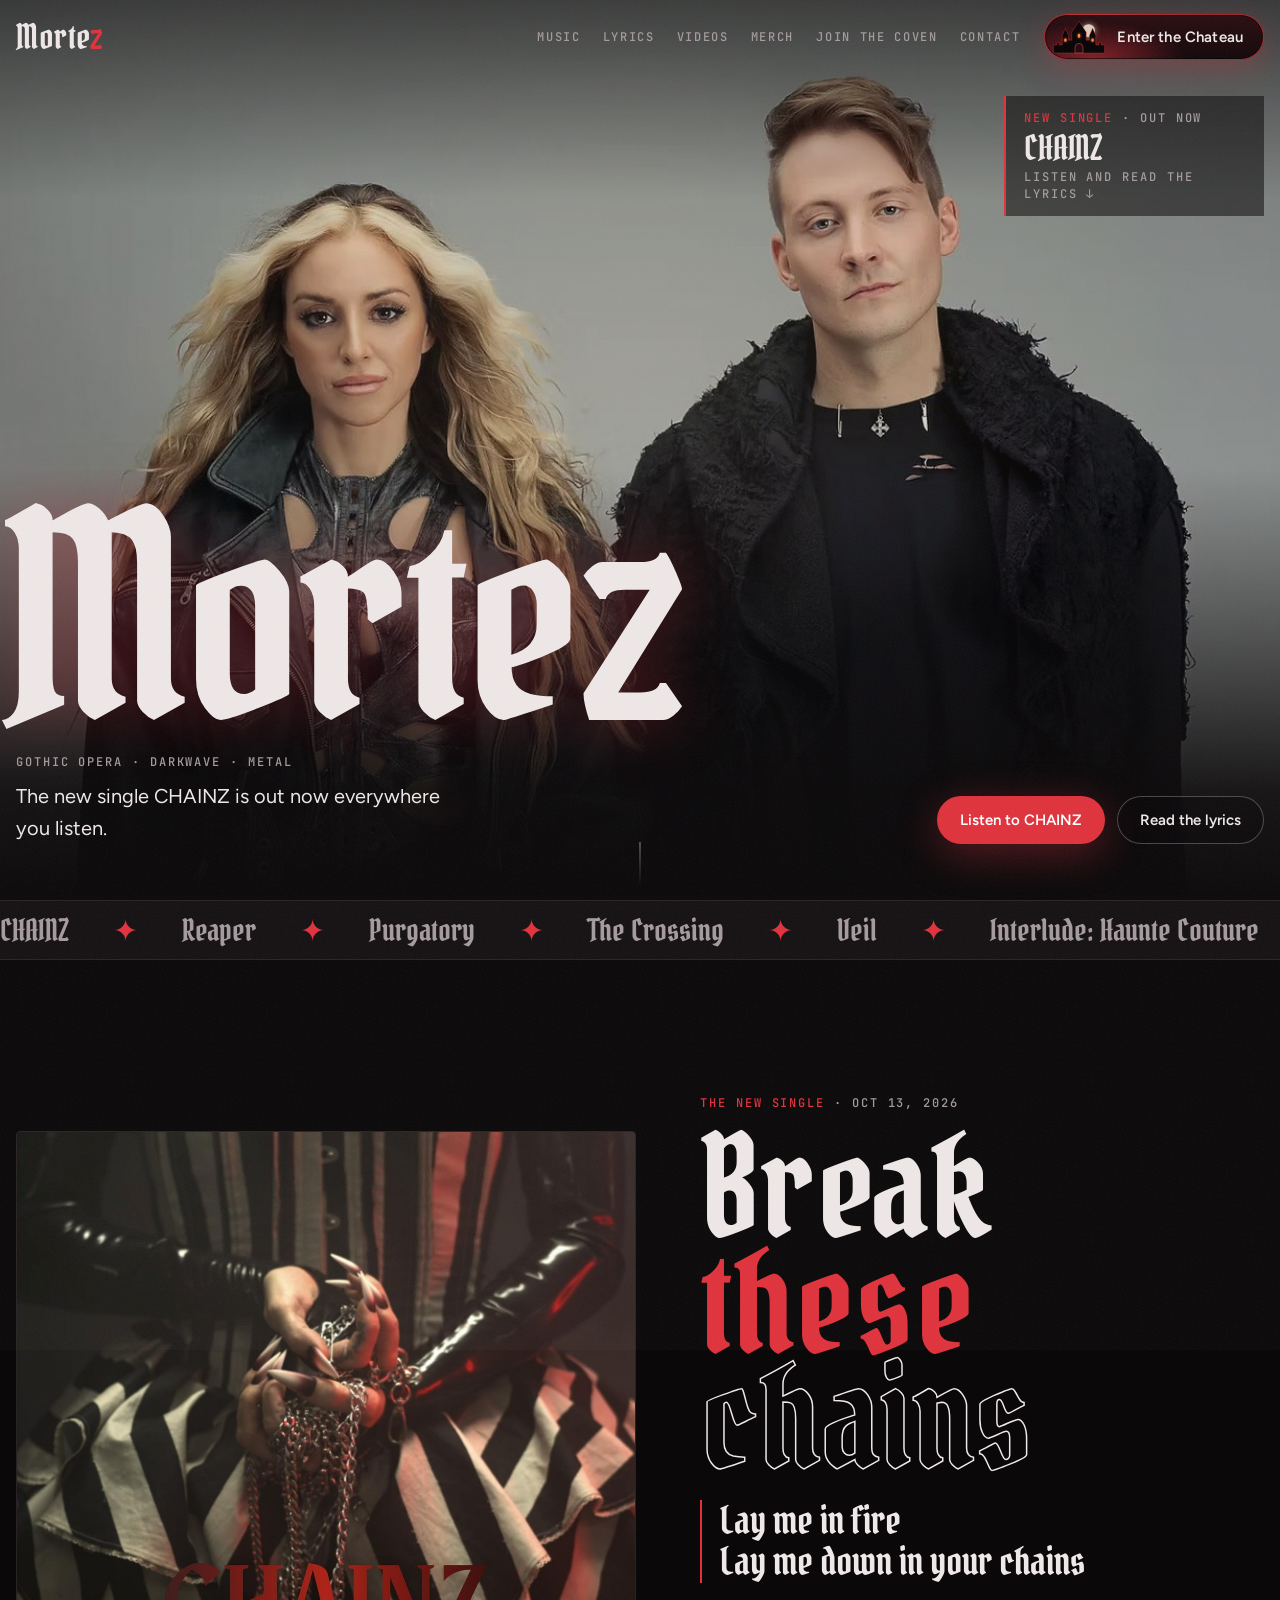
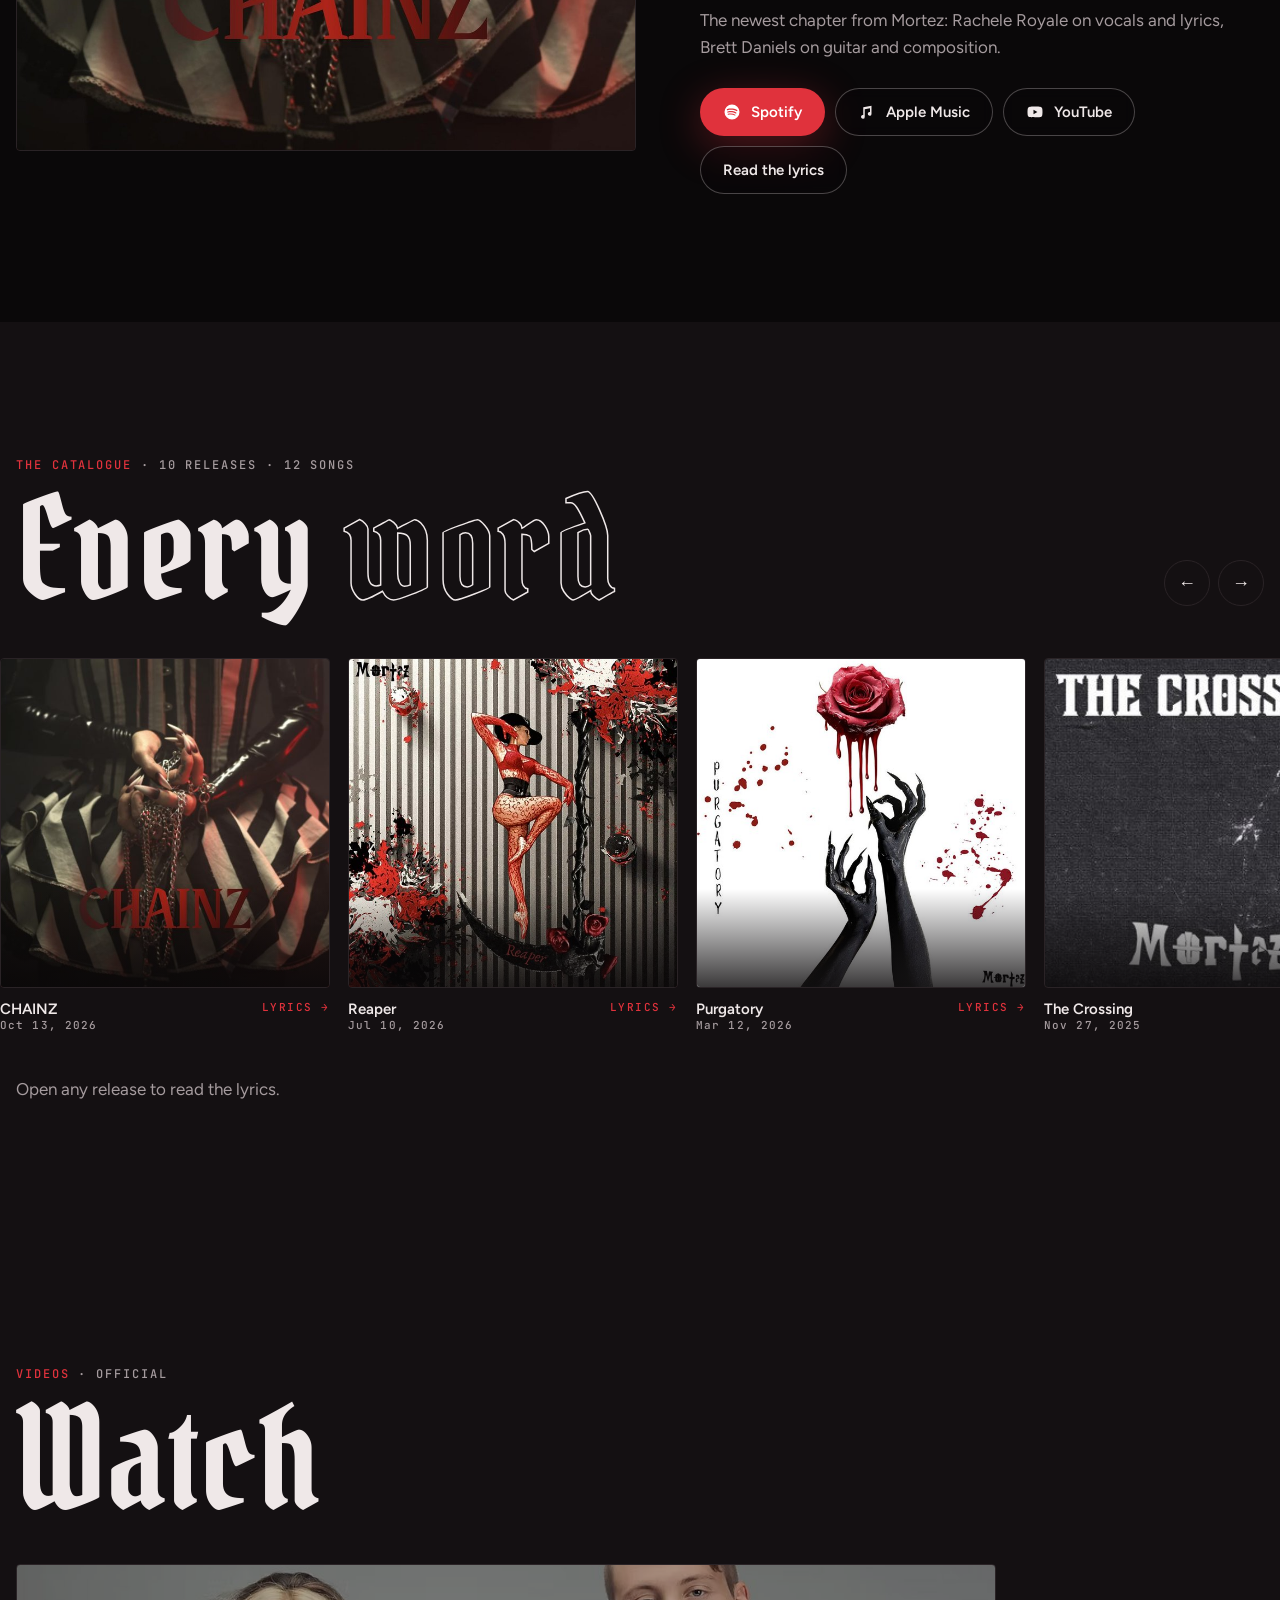
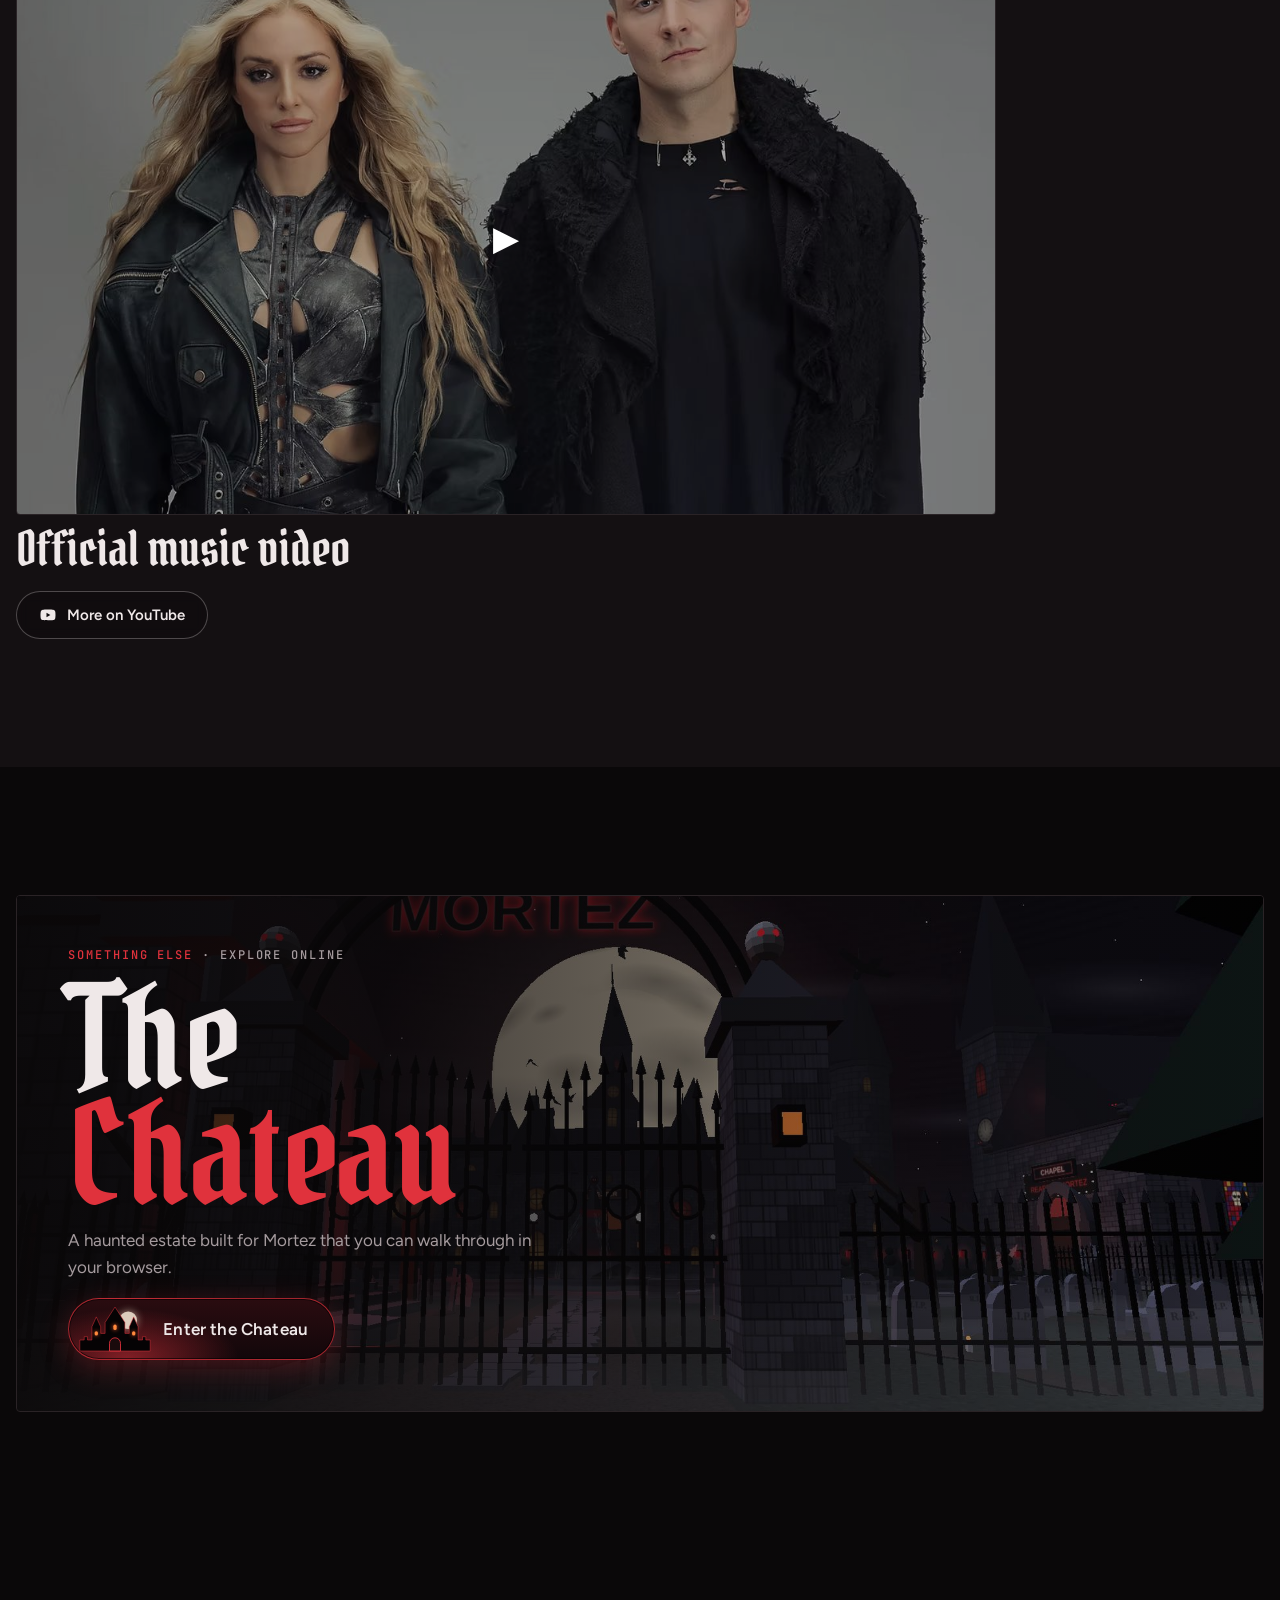
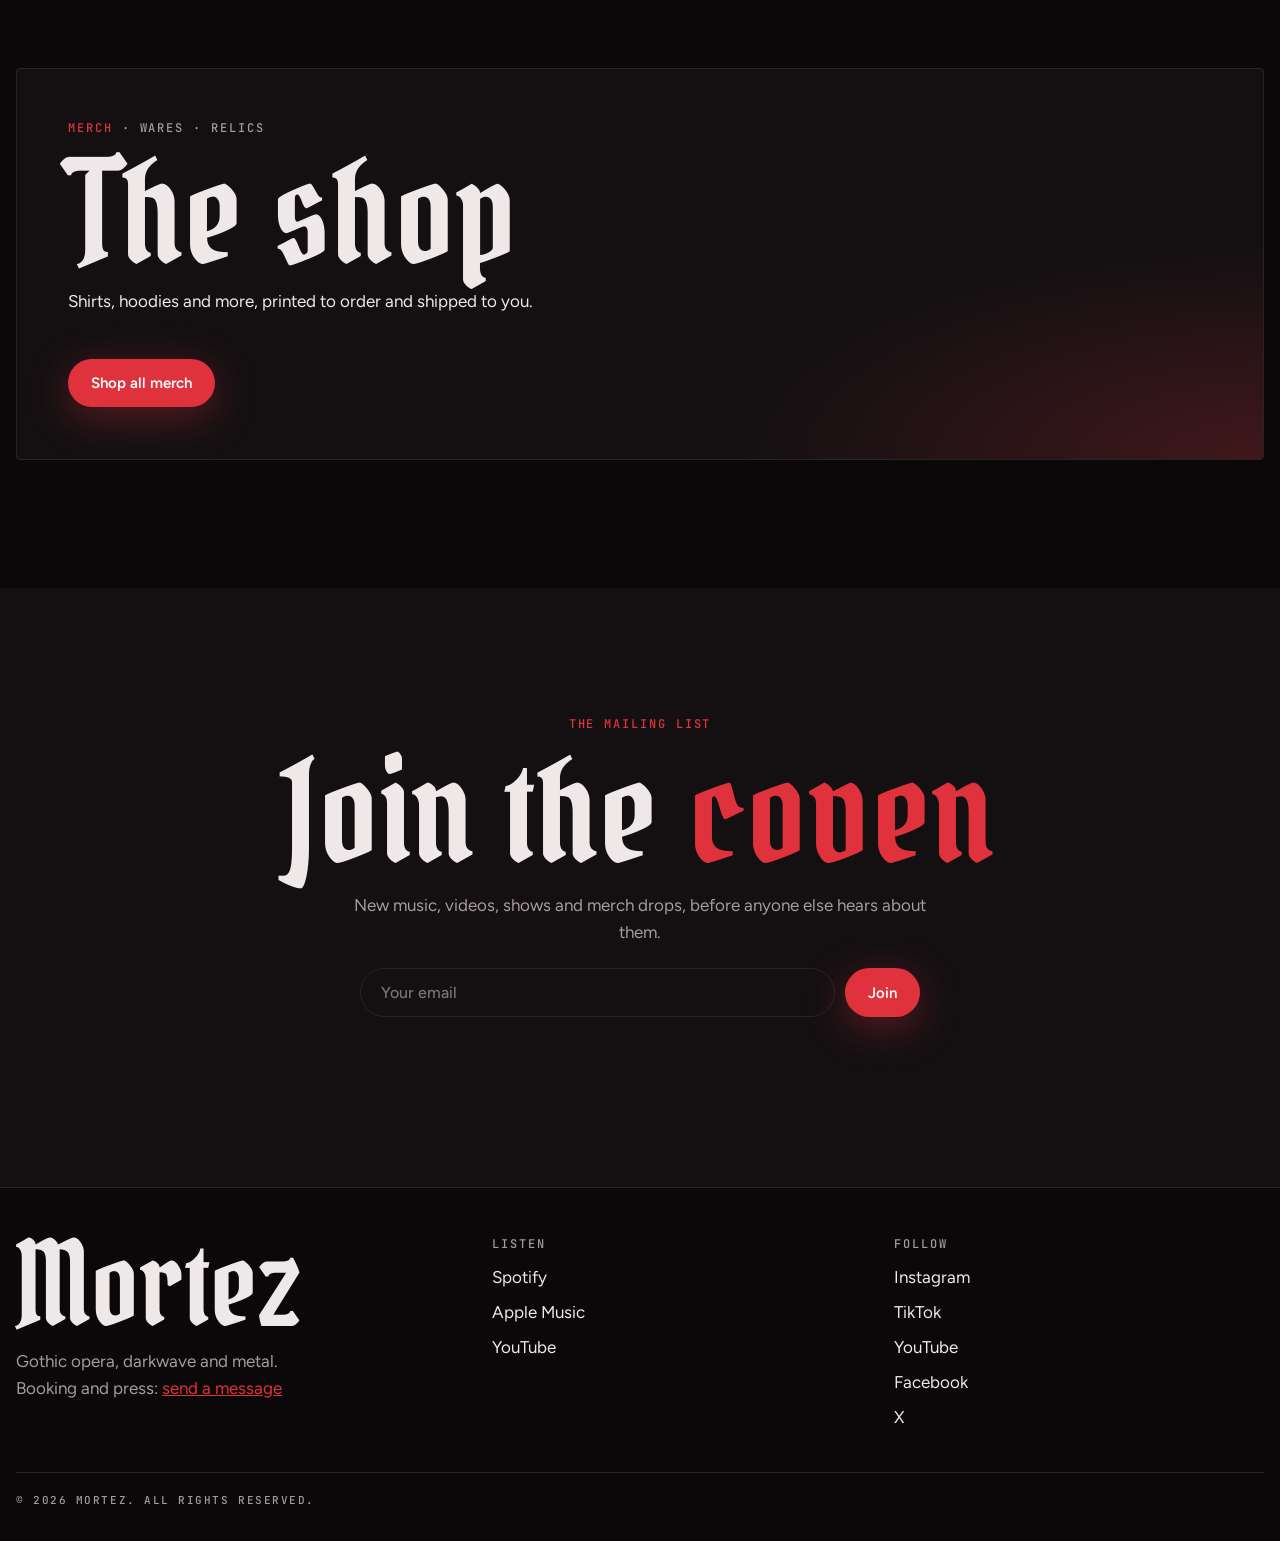
==== site/index.html @ 6702b081 "Castle-shaped Enter the Chateau button; drop the Return to the Chateau swap Co-Authored-By: Claude O" ====
<!doctype html>
<html lang="en">
<head>
<meta charset="utf-8">
<meta name="viewport" content="width=device-width, initial-scale=1, viewport-fit=cover">
<title>Mortez</title>
<meta name="claude:viewport-fit-sides" content="cover">
<meta name="description" content="Official site of Mortez: gothic opera, darkwave and metal. Stream the new single CHAINZ, read every lyric, watch the videos, shop merch and join the coven.">
<link rel="canonical" href="https://mortezmusic.com/">
<link rel="icon" href="media/favicon.svg" type="image/svg+xml">
<meta property="og:type" content="website">
<meta property="og:url" content="https://mortezmusic.com/">
<meta property="og:title" content="Mortez">
<meta property="og:description" content="Gothic opera, darkwave and metal. Stream CHAINZ, read the lyrics, watch the videos, shop merch and join the coven.">
<meta property="og:image" content="https://mortezmusic.com/media/share.jpg">
<meta name="twitter:card" content="summary_large_image">
<meta name="theme-color" content="#0a0809">
<link rel="preconnect" href="https://fonts.googleapis.com">
<link rel="preconnect" href="https://fonts.gstatic.com" crossorigin>
<link rel="stylesheet" href="https://fonts.googleapis.com/css2?family=Pirata+One&family=Figtree:wght@400;500;600;700&family=JetBrains+Mono:wght@500&display=swap">
<style>
/* Layout: a full-bleed gate hero, then alternating bands: the new single, a sideways catalogue rail,
   one Chateau banner, videos, the shop, the coven, the footer. One accent: blood red. */
:root {
  --night: #0a0809;          /* page ground */
  --crypt: #141012;          /* raised bands */
  --stone: #2a2326;          /* hairlines and quiet fills */
  --bone: #efe8e8;           /* main text */
  --ash: #a59b9e;            /* secondary text */
  --blood: #e0323c;          /* the one accent */
  --blood-deep: #8a0f18;
  --display: "Pirata One", "UnifrakturCook", Georgia, serif;
  --body: "Figtree", "Segoe UI", system-ui, sans-serif;
  --mono: "JetBrains Mono", ui-monospace, Menlo, monospace;
  --gutter: max(16px, env(safe-area-inset-left, 0px));
  --gutter-r: max(16px, env(safe-area-inset-right, 0px));
  color-scheme: dark;
}
* { box-sizing: border-box; }
html { background: var(--night); scroll-behavior: smooth; }
body { margin: 0; background: var(--night); color: var(--bone); font: 400 17px/1.6 var(--body); overflow-x: hidden; -webkit-font-smoothing: antialiased; }
img { max-width: 100%; display: block; }
a { color: inherit; }
::selection { background: var(--blood); color: var(--night); }
:focus-visible { outline: 2px solid var(--blood); outline-offset: 3px; }
.wrap { width: 100%; max-width: 1360px; margin: 0 auto; padding-left: var(--gutter); padding-right: var(--gutter-r); }
.label { font: 500 12px/1.4 var(--mono); letter-spacing: .16em; text-transform: uppercase; color: var(--ash); }
.label b { color: var(--blood); font-weight: 500; }
h1, h2, h3 { font-family: var(--display); font-weight: 400; line-height: .9; margin: 0; text-wrap: balance; letter-spacing: .01em; }
.btn { display: inline-flex; align-items: center; gap: 10px; padding: 14px 22px; border-radius: 999px; font: 600 15px var(--body); text-decoration: none; cursor: pointer; border: 1px solid transparent; transition: transform .2s, background .2s, border-color .2s, color .2s; }
.btn:hover { transform: translateY(-2px); }
.btn-blood { background: var(--blood); color: #fff; box-shadow: 0 10px 40px rgba(224,50,60,.35); }
.btn-blood:hover { background: #f0414b; }
.btn-ghost { border-color: rgba(239,232,232,.28); color: var(--bone); background: rgba(10,8,9,.35); backdrop-filter: blur(6px); }
.btn-ghost:hover { border-color: var(--bone); }
.btn svg { width: 18px; height: 18px; flex: none; }
/* grain over everything, very faint */
body::after { content: ""; position: fixed; inset: -50%; pointer-events: none; z-index: 60; opacity: .06; background-image: url("data:image/svg+xml,%3Csvg xmlns='http://www.w3.org/2000/svg' width='160' height='160'%3E%3Cfilter id='n'%3E%3CfeTurbulence type='fractalNoise' baseFrequency='.9' numOctaves='2' stitchTiles='stitch'/%3E%3C/filter%3E%3Crect width='100%25' height='100%25' filter='url(%23n)'/%3E%3C/svg%3E"); animation: grain 1.2s steps(6) infinite; }
@keyframes grain { 0% { transform: translate(0,0) } 33% { transform: translate(-3%, 2%) } 66% { transform: translate(2%, -3%) } 100% { transform: translate(0,0) } }

/* ---------- header ---------- */
body::before { content: ""; position: fixed; inset: 0 0 auto; height: env(safe-area-inset-top, 0px); z-index: 51; background: var(--night); }
.top { position: fixed; top: env(safe-area-inset-top, 0px); left: 0; right: 0; z-index: 50; transition: background .3s, border-color .3s; border-bottom: 1px solid transparent; }
.top.solid { background: rgba(10,8,9,.86); backdrop-filter: blur(10px); border-color: var(--stone); }
.top .wrap { display: flex; align-items: center; gap: 24px; padding-block: 14px; }
.mark { font: 400 34px/1 var(--display); text-decoration: none; letter-spacing: .02em; }
.mark span { color: var(--blood); }
.nav { display: flex; gap: 22px; margin-left: auto; }
.nav a { font: 500 12px var(--mono); letter-spacing: .14em; text-transform: uppercase; text-decoration: none; color: var(--ash); transition: color .2s; }
.nav a:hover { color: var(--bone); }
.top .btn { padding: 10px 16px; font-size: 14px; }
.menu-btn { display: none; background: none; border: 1px solid var(--stone); color: var(--bone); border-radius: 999px; padding: 9px 14px; font: 500 12px var(--mono); letter-spacing: .12em; text-transform: uppercase; cursor: pointer; }
@media (max-width: 900px) {
  .nav { display: none; position: absolute; top: 100%; left: 0; right: 0; flex-direction: column; gap: 0; background: rgba(10,8,9,.97); border-bottom: 1px solid var(--stone); padding: 8px var(--gutter-r) 16px var(--gutter); }
  .nav.open { display: flex; } .nav a { padding: 12px 0; font-size: 14px; border-bottom: 1px solid var(--stone); }
  .menu-btn { display: inline-flex; margin-left: auto; }
  .top .btn { display: none; }
}

/* ---------- hero: the gate ---------- */
.hero { position: relative; height: min(100svh, 980px); min-height: 620px; overflow: hidden; isolation: isolate; display: flex; align-items: flex-end; }
.hero-img { position: absolute; inset: -4%; background: #0a0809 url("media/hero.jpg") center 4% / cover no-repeat; filter: brightness(.82) contrast(1.05); inset: 0 !important; animation: none !important; animation: drift 38s ease-in-out infinite alternate; z-index: -3; }
@media (max-aspect-ratio: 1/1) { .hero-img { inset: 0 0 auto; height: calc(100vw * .845 + env(safe-area-inset-top, 0px)); background-size: cover; background-position: center bottom; animation: none; -webkit-mask-image: linear-gradient(#000 70%, transparent); mask-image: linear-gradient(#000 70%, transparent); } }
@keyframes drift { from { transform: scale(1.04) translate(0, 0) } to { transform: scale(1.14) translate(-1.5%, 1%) } }
.hero::before { content: ""; position: absolute; inset: 0; z-index: -2; background: radial-gradient(ellipse 60% 50% at var(--mx, 50%) var(--my, 40%), rgba(255,210,170,.10), transparent 70%), linear-gradient(180deg, rgba(10,8,9,.55) 0%, rgba(10,8,9,0) 22%, rgba(10,8,9,0) 52%, rgba(10,8,9,.92) 88%, var(--night) 100%); }
.fog { position: absolute; left: -20%; right: -20%; height: 46%; bottom: 8%; z-index: -1; pointer-events: none; opacity: .55; background: radial-gradient(ellipse 30% 40% at 20% 60%, rgba(200,195,205,.35), transparent 70%), radial-gradient(ellipse 35% 45% at 60% 55%, rgba(200,195,205,.28), transparent 70%), radial-gradient(ellipse 28% 38% at 92% 65%, rgba(200,195,205,.3), transparent 70%); filter: blur(18px); animation: fog 26s linear infinite alternate; }
.fog.b { bottom: -2%; opacity: .4; animation-duration: 34s; animation-direction: alternate-reverse; }
@keyframes fog { from { transform: translateX(-6%) } to { transform: translateX(6%) } }
.flash { position: absolute; inset: 0; z-index: -1; background: #dfe6ff; opacity: 0; mix-blend-mode: overlay; pointer-events: none; animation: lightning 11s infinite; }
@keyframes lightning { 0%, 86%, 100% { opacity: 0 } 87% { opacity: .55 } 88% { opacity: .05 } 89.5% { opacity: .7 } 92% { opacity: 0 } }
.hero-inner { width: 100%; padding-bottom: clamp(28px, 5vw, 56px); }
.hero-word { font: 400 clamp(72px, 22vw, 360px)/.78 var(--display); letter-spacing: -.01em; margin: 0 0 18px -.04em; text-shadow: 0 0 60px rgba(224,50,60,.35); }
.hero-row { display: flex; flex-wrap: wrap; align-items: flex-end; justify-content: space-between; gap: 22px; }
.hero-row p { margin: 6px 0 0; max-width: 34ch; font-size: clamp(17px, 1.6vw, 20px); color: var(--bone); }
.hero-ctas { display: flex; flex-wrap: wrap; gap: 12px; }
.callout { position: absolute; top: calc(env(safe-area-inset-top, 0px) + 96px); right: var(--gutter-r); display: grid; gap: 4px; padding: 14px 18px; border-left: 2px solid var(--blood); background: rgba(10,8,9,.55); backdrop-filter: blur(8px); text-decoration: none; max-width: 260px; }
.callout strong { font: 400 34px/1 var(--display); }
.callout:hover strong { color: var(--blood); }
.scroll-cue { position: absolute; left: 50%; bottom: 14px; transform: translateX(-50%); width: 1px; height: 44px; background: linear-gradient(var(--bone), transparent); animation: cue 2.4s ease-in-out infinite; opacity: .6; }
@keyframes cue { 0%, 100% { transform: translateX(-50%) scaleY(.4); transform-origin: top } 50% { transform: translateX(-50%) scaleY(1); transform-origin: top } }
@media (max-width: 700px) { .hero { flex-direction: column; justify-content: flex-end; align-items: stretch; } .callout { position: static; align-self: flex-start; margin: 0 0 18px var(--gutter); } .scroll-cue { display: none; } }

/* the fog curtain when you enter the Chateau */
.curtain { position: fixed; inset: 0; z-index: 90; pointer-events: none; background: radial-gradient(circle at 50% 55%, rgba(30,24,26,.0) 0%, var(--night) 60%); opacity: 0; transition: opacity .9s ease; display: grid; place-items: center; }
.curtain.on { opacity: 1; pointer-events: auto; background: var(--night); }
.curtain span { font: 400 clamp(40px, 7vw, 84px) var(--display); color: var(--bone); opacity: 0; transition: opacity .6s .3s; }
.curtain.on span { opacity: 1; }

/* ---------- marquee ---------- */
.marquee { border-block: 1px solid var(--stone); background: var(--crypt); overflow: hidden; padding-block: 14px; }
.marquee-track { display: flex; gap: 44px; width: max-content; animation: marquee 48s linear infinite; }
.marquee span { font: 400 30px/1 var(--display); white-space: nowrap; color: var(--ash); }
.marquee span i { font-style: normal; color: var(--blood); margin-left: 44px; }
@keyframes marquee { to { transform: translateX(-50%) } }

/* ---------- sections ---------- */
.band { padding-block: clamp(72px, 10vw, 140px); }
.band.raised { background: var(--crypt); }
.sec-head { display: flex; flex-wrap: wrap; align-items: flex-end; justify-content: space-between; gap: 18px; margin-bottom: clamp(28px, 4vw, 48px); }
.stack { font: 400 clamp(64px, 11vw, 168px)/.82 var(--display); }
.stack em { font-style: normal; color: transparent; -webkit-text-stroke: 1.5px var(--bone); }
.stack .r { color: var(--blood); }
.lede { max-width: 52ch; color: var(--ash); margin: 0; }

/* the new single */
.single { display: grid; grid-template-columns: minmax(0, 1.1fr) minmax(0, 1fr); gap: clamp(28px, 5vw, 72px); align-items: center; }
.cover { position: relative; aspect-ratio: 1; max-width: 100%; border-radius: 4px; overflow: hidden; background: radial-gradient(circle at 50% 120%, rgba(255,80,40,.55), transparent 55%), linear-gradient(160deg, #1a1012, #070506); border: 1px solid var(--stone); display: grid; place-items: center; }
.cover img { position: absolute; inset: 0; width: 100%; height: 100%; object-fit: cover; }
.single blockquote { margin: 24px 0; padding-left: 18px; border-left: 2px solid var(--blood); font: 400 clamp(26px, 3vw, 38px)/1.1 var(--display); color: var(--bone); white-space: pre-line; }
.links { display: flex; flex-wrap: wrap; gap: 10px; margin-top: 26px; }
@media (max-width: 860px) { .single { grid-template-columns: 1fr; } }

/* the catalogue rail */
.rail-wrap { position: relative; }
.rail { display: grid; grid-auto-flow: column; grid-auto-columns: clamp(240px, 26vw, 330px); gap: 18px; overflow-x: auto; scroll-snap-type: x mandatory; padding: 4px var(--gutter-r) 22px var(--gutter); scrollbar-width: thin; scrollbar-color: var(--stone) transparent; cursor: grab; }
.rail.drag { cursor: grabbing; scroll-snap-type: none; }
.rel { scroll-snap-align: start; text-align: left; background: none; border: 0; padding: 0; color: inherit; cursor: pointer; font: inherit; }
.rel .art { position: relative; aspect-ratio: 1; border-radius: 4px; overflow: hidden; border: 1px solid var(--stone); display: grid; place-items: center; padding: 18px; transition: transform .35s, box-shadow .35s, border-color .35s; }
.rel:hover .art, .rel:focus-visible .art { transform: translateY(-6px) rotate(-.6deg); box-shadow: 0 24px 50px rgba(0,0,0,.5), 0 0 0 1px var(--c); border-color: var(--c); }
.rel .art h3 { position: relative; font-size: clamp(38px, 4vw, 54px); text-align: center; color: var(--ink, var(--bone)); text-shadow: 0 0 24px var(--c); }
.rel .art .orn { position: absolute; top: 14px; left: 0; right: 0; text-align: center; font: 16px var(--body); letter-spacing: .4em; color: var(--c); }
.rel .art .yr { position: absolute; bottom: 12px; left: 14px; font: 500 11px var(--mono); letter-spacing: .14em; color: var(--ink, var(--ash)); opacity: .8; }
.rel .art .n { position: absolute; bottom: 12px; right: 14px; font: 500 11px var(--mono); letter-spacing: .14em; color: var(--ink, var(--ash)); opacity: .8; }
.rel .art:has(img)::after { content: ""; position: absolute; inset: auto 0 0; height: 30%; background: linear-gradient(transparent, rgba(10,8,9,.8)); }
.rel .art .yr, .rel .art .n { z-index: 1; }
.rel .art:has(img) .yr, .rel .art:has(img) .n { color: var(--bone); }
.rel .meta { display: flex; justify-content: space-between; gap: 10px; margin-top: 12px; }
.rel .meta b { font: 600 15px var(--body); }
.rel .meta .t { display: grid; } .rel .meta small { font: 500 11px var(--mono); letter-spacing: .1em; color: var(--ash); }
.rel .meta > span:not(.t) { font: 500 11px var(--mono); letter-spacing: .14em; text-transform: uppercase; color: var(--blood); white-space: nowrap; }
.rail-ctl { display: flex; gap: 8px; }
.rail-ctl button { width: 46px; height: 46px; border-radius: 50%; border: 1px solid var(--stone); background: none; color: var(--bone); font-size: 18px; cursor: pointer; }
.rail-ctl button:hover { border-color: var(--blood); color: var(--blood); }

/* the Chateau button: a castle silhouette whose gate opens on hover */
.cbtn { position: relative; display: inline-flex; align-items: center; gap: 12px; padding: 6px 20px 6px 8px; border-radius: 999px; text-decoration: none; color: var(--bone); font: 600 15px var(--body); letter-spacing: .01em; overflow: hidden; isolation: isolate;
  background: radial-gradient(ellipse 60% 120% at 22% 100%, rgba(224,50,60,.55), transparent 70%), linear-gradient(180deg, #2a0c10, #12070a); border: 1px solid rgba(224,50,60,.7); box-shadow: 0 0 0 1px rgba(0,0,0,.6) inset, 0 8px 30px rgba(224,50,60,.28); transition: transform .3s, box-shadow .3s, border-color .3s; }
.cbtn::before { content: ""; position: absolute; inset: 0; z-index: -1; background: linear-gradient(110deg, transparent 30%, rgba(255,210,200,.16) 48%, transparent 66%); transform: translateX(-120%); animation: sheen 5s ease-in-out infinite 1.5s; }
@keyframes sheen { 0%, 70% { transform: translateX(-120%) } 100% { transform: translateX(120%) } }
.cbtn .castle { width: 52px; height: 32px; flex: none; overflow: visible; }
.cbtn .moon { fill: #efe2d0; opacity: .9; transition: transform .6s, opacity .4s; filter: drop-shadow(0 0 4px rgba(255,235,210,.7)); }
.cbtn .keep { fill: #050304; stroke: rgba(224,50,60,.55); stroke-width: .8; }
.cbtn .win rect { fill: #ff8a3d; filter: drop-shadow(0 0 2px #ff5a2a); animation: flicker 3.2s infinite; }
.cbtn .win rect:nth-child(2) { animation-delay: -1.1s; } .cbtn .win rect:nth-child(3) { animation-delay: -2.2s; }
@keyframes flicker { 0%, 100% { opacity: 1 } 45% { opacity: .55 } 50% { opacity: .95 } 72% { opacity: .7 } }
.cbtn .gate { fill: #1a0a0c; stroke: #e0323c; stroke-width: .8; transform-origin: 32px 40px; transition: transform .45s cubic-bezier(.2,.7,.2,1); }
.cbtn .glow { fill: #ff3a2a; opacity: 0; filter: drop-shadow(0 0 6px #ff3a2a); transition: opacity .45s; }
.cbtn:hover, .cbtn:focus-visible, .portal:hover .cbtn { transform: translateY(-2px); border-color: #ff5a62; box-shadow: 0 0 0 1px rgba(0,0,0,.6) inset, 0 12px 44px rgba(224,50,60,.5); }
.cbtn:hover .gate, .cbtn:focus-visible .gate, .portal:hover .gate { transform: scaleY(.08); }
.cbtn:hover .glow, .cbtn:focus-visible .glow, .portal:hover .glow { opacity: .9; }
.cbtn:hover .moon, .portal:hover .moon { transform: translateY(-2px); opacity: 1; }
.cbtn-lg { padding: 8px 26px 8px 10px; font-size: 17px; } .cbtn-lg .castle { width: 72px; height: 44px; }
@media (max-width: 900px) { .top .cbtn { padding: 4px 8px; order: 2; } .top .cbtn span { position: absolute; width: 1px; height: 1px; overflow: hidden; clip: rect(0 0 0 0); } .menu-btn { order: 3; margin-left: 0; } .top .mark { margin-right: auto; } }
/* the one doorway into the 3D world */
.portal { position: relative; display: flex; align-items: flex-end; min-height: 440px; border-radius: 4px; overflow: hidden; border: 1px solid var(--stone); text-decoration: none; isolation: isolate; }
.portal img { position: absolute; inset: 0; width: 100%; height: 100%; object-fit: cover; z-index: -2; transition: transform 1.2s cubic-bezier(.2,.7,.2,1); }
.portal::before { content: ""; position: absolute; inset: 0; z-index: -1; background: linear-gradient(90deg, rgba(10,8,9,.92) 0%, rgba(10,8,9,.55) 50%, rgba(10,8,9,.1) 100%); }
.portal:hover img { transform: scale(1.04); }
.portal .in { padding: clamp(24px, 4vw, 56px); display: grid; gap: 16px; justify-items: start; max-width: 600px; }

/* the shop */
.shop { position: relative; border-radius: 4px; overflow: hidden; border: 1px solid var(--stone); min-height: 340px; background: radial-gradient(ellipse 70% 90% at 100% 100%, rgba(224,50,60,.22), transparent 60%), var(--crypt); display: flex; align-items: flex-end; isolation: isolate; }
.shop img { position: absolute; inset: 0; width: 100%; height: 100%; object-fit: cover; z-index: -2; filter: brightness(.7); }

.shop .in { padding: clamp(24px, 4vw, 56px); display: grid; gap: 18px; max-width: 620px; }
.products { display: grid; grid-template-columns: repeat(auto-fill, minmax(220px, 1fr)); gap: 18px; margin-top: 28px; }
.products:empty { display: none; }

/* videos */
.vids { display: grid; grid-template-columns: repeat(auto-fill, minmax(280px, 1fr)); gap: 18px; }
.vid { display: grid; gap: 10px; text-decoration: none; }
.vids .vid:first-child { grid-column: 1 / -1; max-width: 980px; } .vids .vid:first-child b { font: 400 clamp(30px, 4vw, 48px)/1 var(--display); }
.vid .th { aspect-ratio: 16 / 9; max-width: 100%; border-radius: 4px; overflow: hidden; border: 1px solid var(--stone); background: var(--crypt) center / cover; position: relative; }
.vid .th::after { content: "▶"; position: absolute; inset: 0; display: grid; place-items: center; font-size: 34px; color: #fff; background: rgba(10,8,9,.35); transition: background .3s; }
.vid:hover .th::after { background: rgba(224,50,60,.45); }
.empty { border: 1px dashed var(--stone); border-radius: 4px; padding: clamp(24px, 4vw, 44px); display: flex; flex-wrap: wrap; gap: 20px; align-items: center; justify-content: space-between; }
.empty p { margin: 0; max-width: 54ch; color: var(--ash); }

/* the coven */
.coven { text-align: center; display: grid; justify-items: center; gap: 22px; }
.coven form { display: flex; flex-wrap: wrap; gap: 10px; justify-content: center; width: min(560px, 100%); }
.coven input { flex: 1 1 260px; min-width: 0; background: var(--crypt); border: 1px solid var(--stone); color: var(--bone); border-radius: 999px; padding: 14px 20px; font: 500 16px var(--body); }
.coven input:focus { border-color: var(--blood); outline: none; }
.hp { position: absolute; left: -9999px; }
.coven .msg { min-height: 1.5em; font: 500 13px var(--mono); letter-spacing: .08em; color: var(--ash); }

/* footer */
footer { border-top: 1px solid var(--stone); padding-block: 48px 34px; }
.foot { display: grid; grid-template-columns: minmax(0, 1.2fr) repeat(2, minmax(0, 1fr)); gap: 32px; }
.foot h4 { margin: 0 0 12px; font: 500 12px var(--mono); letter-spacing: .16em; text-transform: uppercase; color: var(--ash); }
.foot ul { list-style: none; margin: 0; padding: 0; display: grid; gap: 8px; }
.foot a { text-decoration: none; color: var(--bone); } .foot a:hover { color: var(--blood); }
.foot .big { font: 400 clamp(64px, 9vw, 120px)/.85 var(--display); }
.legal { display: flex; flex-wrap: wrap; justify-content: space-between; gap: 12px; margin-top: 40px; padding-top: 20px; border-top: 1px solid var(--stone); font: 500 11px var(--mono); letter-spacing: .14em; text-transform: uppercase; color: var(--ash); }
@media (max-width: 760px) { .foot { grid-template-columns: 1fr 1fr; } .foot > div:first-child { grid-column: 1 / -1; } }

/* lyric drawer */
.drawer { position: fixed; inset: 0; z-index: 80; display: grid; grid-template-columns: 1fr minmax(0, 620px); background: rgba(5,3,4,.6); backdrop-filter: blur(4px); }
.drawer[hidden] { display: none; }
.drawer .panel { grid-column: 2; height: 100%; overflow: auto; background: var(--crypt); border-left: 1px solid var(--stone); padding: calc(env(safe-area-inset-top, 0px) + 28px) var(--gutter-r) calc(env(safe-area-inset-bottom, 0px) + 40px) clamp(20px, 4vw, 44px); animation: slide .4s cubic-bezier(.2,.7,.2,1); }
@keyframes slide { from { transform: translateX(40px); opacity: 0 } }
.drawer .x { float: right; width: 44px; height: 44px; border-radius: 50%; border: 1px solid var(--stone); background: none; color: var(--bone); font-size: 18px; cursor: pointer; }
.drawer h2 { font-size: clamp(56px, 8vw, 92px); color: var(--c, var(--blood)); margin-top: 18px; }
.tabs { display: flex; flex-wrap: wrap; gap: 8px; margin: 18px 0 6px; }
.tabs button { border: 1px solid var(--stone); background: none; color: var(--bone); border-radius: 999px; padding: 8px 14px; font: 600 13px var(--body); cursor: pointer; }
.tabs button[aria-selected="true"] { background: var(--c, var(--blood)); border-color: var(--c, var(--blood)); color: #0a0809; }
.drawer pre { white-space: pre-wrap; font: 400 17px/1.75 var(--body); color: var(--bone); margin: 22px 0 0; }
.drawer .acts { display: flex; flex-wrap: wrap; gap: 10px; margin-top: 18px; }
@media (max-width: 700px) { .drawer { grid-template-columns: 1fr; } .drawer .panel { grid-column: 1; border-left: 0; } }

/* booking dialog */
.dlg { position: fixed; inset: 0; z-index: 85; display: grid; place-items: center; padding: 16px; background: rgba(5,3,4,.72); }
.dlg[hidden] { display: none; }
.dlg form { width: min(560px, 100%); max-height: calc(100svh - 32px); overflow: auto; background: var(--crypt); border: 1px solid var(--stone); border-radius: 6px; padding: 28px; display: grid; gap: 14px; }
.dlg h2 { font-size: 54px; }
.dlg label { display: grid; gap: 6px; font: 500 12px var(--mono); letter-spacing: .12em; text-transform: uppercase; color: var(--ash); }
.dlg input, .dlg select, .dlg textarea { background: var(--night); border: 1px solid var(--stone); color: var(--bone); border-radius: 6px; padding: 12px 14px; font: 500 16px var(--body); text-transform: none; letter-spacing: 0; }
.dlg textarea { min-height: 130px; resize: vertical; }
.dlg .row { display: flex; flex-wrap: wrap; gap: 10px; justify-content: space-between; align-items: center; }
.dlg .note { font-size: 14px; color: var(--ash); margin: 0; }

.reveal { transition: transform .9s cubic-bezier(.2,.7,.2,1), opacity .9s; }
.reveal.pre { transform: translateY(26px); opacity: .001; }
@media (prefers-reduced-motion: reduce) { *, *::before, *::after { animation: none !important; transition: none !important; } .reveal.pre { transform: none; opacity: 1; } }
</style>
</head>
<body>
<header class="top" id="top">
  <div class="wrap">
    <a class="mark" href="#home" aria-label="Mortez, home">Morte<span>z</span></a>
    <nav class="nav" id="nav" aria-label="Main">
      <a href="#music">Music</a><a href="#lyrics">Lyrics</a><a href="#videos">Videos</a><a href="shop/">Merch</a><a href="#coven">Join the Coven</a><a href="?contact" data-book>Contact</a>
    </nav>
    <button class="menu-btn" id="menuBtn" type="button" aria-expanded="false" aria-controls="nav">Menu</button>
    <a class="cbtn enter" href="chateau/"><svg class="castle" viewBox="0 0 64 40" aria-hidden="true"><circle class="moon" cx="44" cy="12" r="8"/><path class="keep" d="M0 40V30h4v-3h3v3h4V18l4-9 4 9v6h4V14l9-14 9 14v10h4v-6l4-9 4 9v12h4v-3h3v3h4v10z"/><g class="win"><rect x="30.5" y="16" width="3" height="5" rx="1.5"/><rect x="13.5" y="22" width="3" height="4" rx="1.5"/><rect x="47.5" y="22" width="3" height="4" rx="1.5"/></g><path class="gate" d="M27 40V33a5 5 0 0 1 10 0v7z"/><path class="glow" d="M27 40V33a5 5 0 0 1 10 0v7z"/></svg><span>Enter the Chateau</span></a>
  </div>
</header>

<main id="home">
  <section class="hero" id="hero" aria-label="Mortez">
    <div class="hero-img" role="img" aria-label="Rachele Royale and Brett Daniels of Mortez"></div>
        <a class="callout" href="#music"><span class="label"><b>New single</b> · out now</span><strong>CHAINZ</strong><span class="label">Listen and read the lyrics ↓</span></a>
    <div class="wrap hero-inner">
      <h1 class="hero-word">Mortez</h1>
      <div class="hero-row">
        <div><span class="label">Gothic opera · darkwave · metal</span><p>The new single CHAINZ is out now everywhere you listen.</p></div>
        <div class="hero-ctas"><a class="btn btn-blood" href="#music">Listen to CHAINZ</a><a class="btn btn-ghost" href="#lyrics">Read the lyrics</a></div>
      </div>
    </div>
    <div class="scroll-cue" aria-hidden="true"></div>
  </section>

  <div class="marquee" aria-hidden="true"><div class="marquee-track" id="marquee"></div></div>

  <section class="band" id="music">
    <div class="wrap single">
      <div class="cover reveal" id="cover"><img src="media/covers/chainz.jpg" alt="CHAINZ cover art: hands with long nails gripping silver chains against a black and white striped dress" width="1200" height="1171"></div>
      <div class="reveal">
        <span class="label"><b>The new single</b> · Oct 13, 2026</span>
        <h2 class="stack" style="margin-top:14px">Break <span class="r">these</span><br><em>chains</em></h2>
        <blockquote>Lay me in fire
Lay me down in your chains</blockquote>
        <p class="lede">The newest chapter from Mortez: Rachele Royale on vocals and lyrics, Brett Daniels on guitar and composition.</p>
        <div class="links" id="listenLinks"></div>
      </div>
    </div>
  </section>

  <section class="band raised" id="lyrics">
    <div class="wrap sec-head">
      <div><span class="label"><b>The catalogue</b> · 10 releases · 12 songs</span><h2 class="stack" style="margin-top:14px">Every <em>word</em></h2></div>
      <div class="rail-ctl"><button type="button" id="railPrev" aria-label="Scroll back">←</button><button type="button" id="railNext" aria-label="Scroll on">→</button></div>
    </div>
    <div class="rail-wrap"><div class="rail" id="rail" aria-label="Releases, newest first"></div></div>
    <div class="wrap" style="margin-top:22px"><p class="lede">Open any release to read the lyrics.</p></div>
  </section>

  <section class="band raised" id="videos">
    <div class="wrap">
      <div class="sec-head"><div><span class="label"><b>Videos</b> · official</span><h2 class="stack" style="margin-top:14px">Watch</h2></div></div>
      <div class="vids" id="vids"></div>
    </div>
  </section>

  <section class="band" id="chateau">
    <div class="wrap">
      <a class="portal reveal enter" href="chateau/">
        <img src="media/classic/gate.jpg" alt="The black iron gate of the Chateau under a full moon" loading="lazy">
        <div class="in"><span class="label"><b>Something else</b> · explore online</span><h2 class="stack">The <span class="r">Chateau</span></h2><p class="lede">A haunted estate built for Mortez that you can walk through in your browser.</p><span class="cbtn cbtn-lg"><svg class="castle" viewBox="0 0 64 40" aria-hidden="true"><circle class="moon" cx="44" cy="12" r="8"/><path class="keep" d="M0 40V30h4v-3h3v3h4V18l4-9 4 9v6h4V14l9-14 9 14v10h4v-6l4-9 4 9v12h4v-3h3v3h4v10z"/><g class="win"><rect x="30.5" y="16" width="3" height="5" rx="1.5"/><rect x="13.5" y="22" width="3" height="4" rx="1.5"/><rect x="47.5" y="22" width="3" height="4" rx="1.5"/></g><path class="gate" d="M27 40V33a5 5 0 0 1 10 0v7z"/><path class="glow" d="M27 40V33a5 5 0 0 1 10 0v7z"/></svg><span>Enter the Chateau</span></span></div>
      </a>
    </div>
  </section>

  <section class="band" id="shop">
    <div class="wrap">
      <div class="shop reveal">
                <div class="in">
          <span class="label"><b>Merch</b> · wares · relics</span>
          <h2 class="stack">The shop</h2>
          <p class="lede" style="color:var(--bone)">Shirts, hoodies and more, printed to order and shipped to you.</p>
          <div class="links"><a class="btn btn-blood" href="shop/" id="shopOnline">Shop all merch</a></div>
        </div>
      </div>
      <div class="products" id="products"></div>
    </div>
  </section>

  <section class="band raised" id="coven">
    <div class="wrap coven">
      <span class="label"><b>The mailing list</b></span>
      <h2 class="stack">Join the <span class="r">coven</span></h2>
      <p class="lede">New music, videos, shows and merch drops, before anyone else hears about them.</p>
      <form id="covenForm" novalidate>
        <label for="covenEmail" class="hp">Email</label>
        <input id="covenEmail" name="email" type="email" required placeholder="Your email" autocomplete="email">
        <input class="hp" name="website" tabindex="-1" autocomplete="off" aria-hidden="true">
        <button class="btn btn-blood" type="submit">Join</button>
      </form>
      <div class="msg" id="covenMsg" role="status" aria-live="polite"></div>
    </div>
  </section>
</main>

<footer>
  <div class="wrap">
    <div class="foot">
      <div><div class="big">Mortez</div><p class="lede" style="margin-top:14px">Gothic opera, darkwave and metal.<br>Booking and press: <button type="button" class="linkish" id="bookBtn" style="background:none;border:0;padding:0;color:var(--blood);font:inherit;cursor:pointer;text-decoration:underline">send a message</button></p></div>
      <div><h4>Listen</h4><ul id="footListen"></ul></div>
      <div><h4>Follow</h4><ul id="footSocial"></ul></div>
    </div>
    <div class="legal"><span>© <span id="yr">2026</span> Mortez. All rights reserved.</span></div>
  </div>
</footer>

<div class="drawer" id="drawer" hidden role="dialog" aria-modal="true" aria-labelledby="dTitle">
  <div class="panel">
    <button class="x" type="button" id="dClose" aria-label="Close the lyrics">✕</button>
    <span class="label" id="dKicker"></span>
    <h2 id="dTitle"></h2>
    <div class="tabs" id="dTabs" role="tablist"></div>
    <div class="acts" id="dActs"></div>
    <pre id="dText"></pre>
  </div>
</div>

<div class="dlg" id="book" hidden role="dialog" aria-modal="true" aria-labelledby="bTitle">
  <form id="bookForm" novalidate>
    <div class="row"><h2 id="bTitle">Get in touch</h2><button class="x" type="button" id="bClose" aria-label="Close" style="width:44px;height:44px;border-radius:50%;border:1px solid var(--stone);background:none;color:var(--bone);cursor:pointer">✕</button></div>
    <label for="bName">Name<input id="bName" name="name" required autocomplete="name"></label>
    <label for="bEmail">Email<input id="bEmail" name="email" type="email" required autocomplete="email"></label>
    <label for="bTopic">About<select id="bTopic" name="topic"><option value="booking">Booking</option><option value="press">Press</option><option value="merch">Merch</option><option value="other">Something else</option></select></label>
    <label for="bMsg">Message<textarea id="bMsg" name="message" required></textarea></label>
    <input class="hp" name="website" tabindex="-1" autocomplete="off" aria-hidden="true">
    <div class="row"><p class="note" id="bNote" role="status">Or write to <b style="user-select:all">booking@mortezmusic.com</b></p><button class="btn btn-blood" type="submit">Send</button></div>
  </form>
</div>

<div class="curtain" id="curtain" aria-hidden="true"><span>Opening the gate…</span></div>

<script src="data/releases.js"></script>
<script>
(function () {
  // ---------- Site content. Edit here. ----------
  const LINKS = {
    spotify: "https://open.spotify.com/artist/6npXU5IGPCYAvLWhETbJNa",
    apple: "https://music.apple.com/us/artist/mortez/1769290889",
    youtube: "https://www.youtube.com/@mortezmusic",
    instagram: "https://instagram.com/mortezmusic",
    tiktok: "https://www.tiktok.com/@mortezmusic",
    facebook: "https://facebook.com/mortezmusicinc",
    x: "https://x.com/mortezmusicinc"
  };
  // Music videos: add { title, id } with the YouTube video id (the part after watch?v=)
  const VIDEOS = [
    { title: "Official music video", id: "FnxnFHyG-P4" }
  ];
  const REL = (window.MORTEZ_RELEASES || []).slice();
  const COL = { castle: ["#8fb0ff", "#f4f6fb", "linear-gradient(170deg,#dfe5f1,#9fb0cf 60%,#3a4660)"], sirens: ["#e0b860", "#f6e7c4", "linear-gradient(170deg,#3a1a10,#140806)"], devil: ["#ff5a2a", "#ffd9c0", "radial-gradient(circle at 50% 110%,#ff5a2a,#3a0806 55%,#0d0303)"], coven: ["#a57aff", "#eadfff", "radial-gradient(circle at 50% 90%,#3a1a6a,#0e0716 70%)"], river: ["#6ab8ff", "#e0f0ff", "linear-gradient(180deg,#2a2622,#14202e 60%,#0a2a4a)"], veil: ["#e8e8f2", "#ffffff", "linear-gradient(170deg,#2a2a34,#0d0c10)"], crossing: ["#ffd27a", "#fff3d6", "radial-gradient(circle at 50% 70%,#ffe2a0,#3a2a14 45%,#100c08)"], purgatory: ["#b8c6d4", "#f0f3f7", "linear-gradient(180deg,#5a5e66,#22252a)"], reaper: ["#ff4646", "#efe8e8", "radial-gradient(circle at 50% 100%,#6a0a10,#0c0809 65%)"], chainz: ["#ff3a2a", "#ffe8e0", "radial-gradient(circle at 50% 115%,#ff4a20,#2a0806 50%,#0a0606)"] };
  const ORN = { castle: "☁ ♛ ☁", sirens: "✠ ✦ ✠", devil: "✶ ♆ ✶", coven: "☾ ✶ ☽", river: "≈ ✝ ≈", veil: "◇ ◆ ◇", crossing: "☽ ✦ ☾", purgatory: "✧ ⧖ ✧", reaper: "✦ ☠ ✦", chainz: "⛓ ♛ ⛓" };
  const $ = id => document.getElementById(id);
  const esc = s => String(s == null ? "" : s).replace(/[&<>"']/g, c => ({ "&": "&amp;", "<": "&lt;", ">": "&gt;", '"': "&quot;", "'": "&#39;" }[c]));
  const icon = { spotify: '<svg viewBox="0 0 24 24" fill="currentColor" aria-hidden="true"><path d="M12 2a10 10 0 1 0 0 20 10 10 0 0 0 0-20Zm4.6 14.4a.62.62 0 0 1-.86.2c-2.35-1.44-5.3-1.76-8.79-.97a.62.62 0 1 1-.28-1.21c3.81-.87 7.09-.5 9.72 1.12.3.18.39.56.21.86Zm1.22-2.73a.78.78 0 0 1-1.07.26c-2.69-1.65-6.79-2.13-9.97-1.17a.78.78 0 1 1-.45-1.49c3.63-1.1 8.15-.57 11.24 1.33.37.23.48.71.25 1.07Zm.1-2.84C14.7 8.92 9.38 8.74 6.3 9.68a.94.94 0 1 1-.54-1.8c3.53-1.07 9.4-.86 13.12 1.34a.94.94 0 0 1-.96 1.61Z"/></svg>', apple: '<svg viewBox="0 0 24 24" fill="currentColor" aria-hidden="true"><path d="M9 18.5a2.5 2.5 0 1 1-2-2.45V5.5l11-2v11a2.5 2.5 0 1 1-2-2.45V7.1L9 8.4v10.1Z"/></svg>', youtube: '<svg viewBox="0 0 24 24" fill="currentColor" aria-hidden="true"><path d="M21.6 7.2a2.7 2.7 0 0 0-1.9-1.9C18 4.8 12 4.8 12 4.8s-6 0-7.7.5a2.7 2.7 0 0 0-1.9 1.9C2 8.9 2 12 2 12s0 3.1.4 4.8a2.7 2.7 0 0 0 1.9 1.9c1.7.5 7.7.5 7.7.5s6 0 7.7-.5a2.7 2.7 0 0 0 1.9-1.9c.4-1.7.4-4.8.4-4.8s0-3.1-.4-4.8ZM10 15V9l5.2 3L10 15Z"/></svg>' };

  // ---------- header ----------
  const top = $("top"), nav = $("nav"), mb = $("menuBtn");
  const onScroll = () => top.classList.toggle("solid", scrollY > 40); addEventListener("scroll", onScroll, { passive: true }); onScroll();
  mb.addEventListener("click", () => { const o = nav.classList.toggle("open"); mb.setAttribute("aria-expanded", o); mb.textContent = o ? "Close" : "Menu"; });
  nav.addEventListener("click", e => { if (e.target.closest("a")) { nav.classList.remove("open"); mb.setAttribute("aria-expanded", "false"); mb.textContent = "Menu"; } });

  // ---------- hero: the lantern glow follows the pointer ----------
  const hero = $("hero");
  hero.addEventListener("pointermove", e => { const r = hero.getBoundingClientRect(); hero.style.setProperty("--mx", ((e.clientX - r.left) / r.width * 100) + "%"); hero.style.setProperty("--my", ((e.clientY - r.top) / r.height * 100) + "%"); });

  // ---------- entering the Chateau: fog curtain, then the gate ----------
  document.addEventListener("click", e => { const a = e.target.closest("a.enter"); if (!a || e.metaKey || e.ctrlKey || e.shiftKey) return; e.preventDefault(); const c = $("curtain"); c.classList.add("on"); setTimeout(() => { location.href = a.getAttribute("href"); }, matchMedia("(prefers-reduced-motion: reduce)").matches ? 0 : 900); });
  addEventListener("pageshow", () => $("curtain").classList.remove("on"));

  // ---------- marquee of release titles ----------
  const titles = REL.flatMap(r => r.songs.map(s => s.title)).reverse();
  $("marquee").innerHTML = [0, 1].map(() => titles.map(t => `<span>${esc(t)}<i>✦</i></span>`).join("")).join("");

  // ---------- listen links ----------
  const listen = [["spotify", "Spotify"], ["apple", "Apple Music"], ["youtube", "YouTube"]];
  $("listenLinks").innerHTML = listen.map(([k, n], i) => `<a class="btn ${i ? "btn-ghost" : "btn-blood"}" href="${LINKS[k]}" target="_blank" rel="noopener">${icon[k]}${n}</a>`).join("") + `<button class="btn btn-ghost" type="button" data-open="${REL.length - 1}">Read the lyrics</button>`;
  $("footListen").innerHTML = listen.map(([k, n]) => `<li><a href="${LINKS[k]}" target="_blank" rel="noopener">${n}</a></li>`).join("");
  $("footSocial").innerHTML = [["instagram", "Instagram"], ["tiktok", "TikTok"], ["youtube", "YouTube"], ["facebook", "Facebook"], ["x", "X"]].map(([k, n]) => `<li><a href="${LINKS[k]}" target="_blank" rel="noopener">${n}</a></li>`).join("");
  $("yr").textContent = new Date().getFullYear();

  // ---------- the catalogue rail (newest first) ----------
  const order = REL.map((r, i) => i).reverse();
  $("rail").innerHTML = order.map(i => { const r = REL[i], [c, ink, bg] = COL[r.theme] || COL.reaper; return `<button class="rel" type="button" data-open="${i}" style="--c:${c};--ink:${ink}"><div class="art" style="background:${bg}">${r.cover ? `<img src="${esc(r.cover)}" alt="" loading="lazy" style="position:absolute;inset:0;width:100%;height:100%;object-fit:cover">` : ""}<span class="orn" ${r.cover ? "hidden" : ""}>${ORN[r.theme] || "✦"}</span>${r.cover ? "" : `<h3>${esc(r.title)}</h3>`}${r.cover ? "" : `<span class="yr">${esc(r.date)}</span><span class="n">${r.songs.length > 1 ? r.songs.length + " songs" : "Single"}</span>`}</div><div class="meta"><span class="t"><b>${esc(r.title)}</b><small>${esc(r.date)}${r.songs.length > 1 ? " · " + r.songs.length + " songs" : ""}</small></span><span>Lyrics →</span></div></button>`; }).join("");
  const rail = $("rail");
  $("railPrev").addEventListener("click", () => rail.scrollBy({ left: -rail.clientWidth * .8, behavior: "smooth" }));
  $("railNext").addEventListener("click", () => rail.scrollBy({ left: rail.clientWidth * .8, behavior: "smooth" }));
  let dragX = null, moved = 0; rail.addEventListener("pointerdown", e => { if (e.pointerType !== "mouse") return; dragX = e.clientX; moved = 0; rail.classList.add("drag"); });
  addEventListener("pointermove", e => { if (dragX == null) return; const dx = e.clientX - dragX; dragX = e.clientX; moved += Math.abs(dx); rail.scrollLeft -= dx; });
  addEventListener("pointerup", () => { dragX = null; rail.classList.remove("drag"); });
  rail.addEventListener("click", e => { if (moved > 6) { e.stopPropagation(); e.preventDefault(); moved = 0; } }, true);

  // ---------- the lyric drawer ----------
  const drawer = $("drawer"); let lastFocus = null;
  function openRel(i, k) { const r = REL[i]; if (!r) return; k = k || 0; const s = r.songs[k], [c] = COL[r.theme] || COL.reaper;
    drawer.style.setProperty("--c", c); $("dKicker").innerHTML = `<b>${esc(r.kind)}</b> · ${esc(r.date)}${r.songs.length > 1 ? " · " + esc(r.title) : ""}`; $("dTitle").textContent = s.title;
    $("dTabs").innerHTML = r.songs.length > 1 ? r.songs.map((x, j) => `<button type="button" role="tab" aria-selected="${j === k}" data-tab="${j}">${esc(x.title)}</button>`).join("") : "";
    const url = s.url || r.url; $("dActs").innerHTML = (url ? `<a class="btn btn-blood" href="${esc(url)}" target="_blank" rel="noopener">Listen</a>` : `<a class="btn btn-blood" href="${LINKS.spotify}" target="_blank" rel="noopener">${icon.spotify}Listen on Spotify</a>`);
    $("dText").textContent = s.lyrics; drawer.dataset.rel = i;
    if (drawer.hidden) { lastFocus = document.activeElement; drawer.hidden = false; document.body.style.overflow = "hidden"; $("dClose").focus(); }
    drawer.querySelector(".panel").scrollTop = 0; }
  function closeRel() { drawer.hidden = true; document.body.style.overflow = ""; if (lastFocus) lastFocus.focus(); }
  document.addEventListener("click", e => { const o = e.target.closest("[data-open]"); if (o) openRel(+o.dataset.open); const t = e.target.closest("[data-tab]"); if (t) openRel(+drawer.dataset.rel, +t.dataset.tab); });
  $("dClose").addEventListener("click", closeRel); drawer.addEventListener("click", e => { if (e.target === drawer) closeRel(); });


  // ---------- videos ----------
  $("vids").innerHTML = VIDEOS.length ? VIDEOS.map(v => `<a class="vid" href="https://www.youtube.com/watch?v=${esc(v.id)}" target="_blank" rel="noopener"><div class="th" style="background-image:url('https://i.ytimg.com/vi/${esc(v.id)}/maxresdefault.jpg'), url('https://i.ytimg.com/vi/${esc(v.id)}/hqdefault.jpg'), url('${esc(v.poster || "media/hero.jpg")}')"></div><b>${esc(v.title)}</b></a>`).join("") + `<div><a class="btn btn-ghost" href="${LINKS.youtube}" target="_blank" rel="noopener">${icon.youtube}More on YouTube</a></div>`
    : `<div class="empty"><p>Watch every Mortez music video on the official YouTube channel.</p><div class="links" style="margin:0"><a class="btn btn-blood" href="${LINKS.youtube}" target="_blank" rel="noopener">${icon.youtube}Watch on YouTube</a></div></div>`;

  // ---------- products (filled by the Printful sync later; empty until then) ----------
  const PRODUCTS = window.MORTEZ_PRODUCTS || [];
  $("products").innerHTML = PRODUCTS.map(p => `<a class="vid" href="shop/#${esc(p.id)}"><div class="th" style="background-image:url('${esc(p.image)}');aspect-ratio:1"></div><b>${esc(p.name)}</b><span class="label">${esc(p.price)}</span></a>`).join("");

  // ---------- forms: the coven and booking (PHP on the hosting; in a preview nothing is sent) ----------
  const isPreview = location.protocol === "file:" || /claude|anthropic|usercontent/i.test(location.hostname);
  async function post(url, form) { if (isPreview) return { ok: true, preview: true }; const r = await fetch(url, { method: "POST", body: new FormData(form), headers: { Accept: "application/json" } }); const j = await r.json().catch(() => ({})); return { ok: r.ok && j.ok, j }; }
  $("covenForm").addEventListener("submit", async e => { e.preventDefault(); const f = e.target, m = $("covenMsg"), em = $("covenEmail"); if (!em.checkValidity()) { m.textContent = "That email doesn't look right. Check it and try again."; em.focus(); return; } m.textContent = "Summoning…"; try { const r = await post("coven.php", f); m.textContent = r.preview ? "Preview only: on the live site this adds you to the list." : r.ok ? "You're in. Welcome to the coven." : "That didn't go through. Try again in a moment."; if (r.ok && !r.preview) f.reset(); } catch (err) { m.textContent = "That didn't go through. Try again in a moment."; } });
  const book = $("book");
  const openBook = () => { book.hidden = false; $("bName").focus(); }, closeBook = () => { book.hidden = true; };
  $("bookBtn").addEventListener("click", openBook); document.querySelectorAll("[data-book]").forEach(a => a.addEventListener("click", e => { e.preventDefault(); openBook(); })); $("bClose").addEventListener("click", closeBook); book.addEventListener("click", e => { if (e.target === book) closeBook(); });
  $("bookForm").addEventListener("submit", async e => { e.preventDefault(); const f = e.target, n = $("bNote"); if (!f.checkValidity()) { n.textContent = "Fill in your name, a valid email and a message."; return; } n.textContent = "Sending…"; try { const r = await post("contact.php", f); n.textContent = r.preview ? "Preview only: on the live site this goes to the band." : r.ok ? "Sent. The band will get back to you." : "That didn't send. Email booking@mortezmusic.com instead."; if (r.ok && !r.preview) f.reset(); } catch (err) { n.textContent = "That didn't send. Email booking@mortezmusic.com instead."; } });
  if (new URLSearchParams(location.search).has("contact")) openBook();
  addEventListener("keydown", e => { if (e.key !== "Escape") return; if (!drawer.hidden) closeRel(); else if (!book.hidden) closeBook(); });

  // ---------- gentle reveals (content is visible without them) ----------
  if ("IntersectionObserver" in window && !matchMedia("(prefers-reduced-motion: reduce)").matches) {
    const io = new IntersectionObserver(es => es.forEach(e => { if (e.isIntersecting) { e.target.classList.remove("pre"); io.unobserve(e.target); } }), { rootMargin: "0px 0px -8% 0px" });
    document.querySelectorAll(".reveal").forEach(el => { if (el.getBoundingClientRect().top > innerHeight) { el.classList.add("pre"); io.observe(el); } });
  }
})();
</script>
</body>
</html>
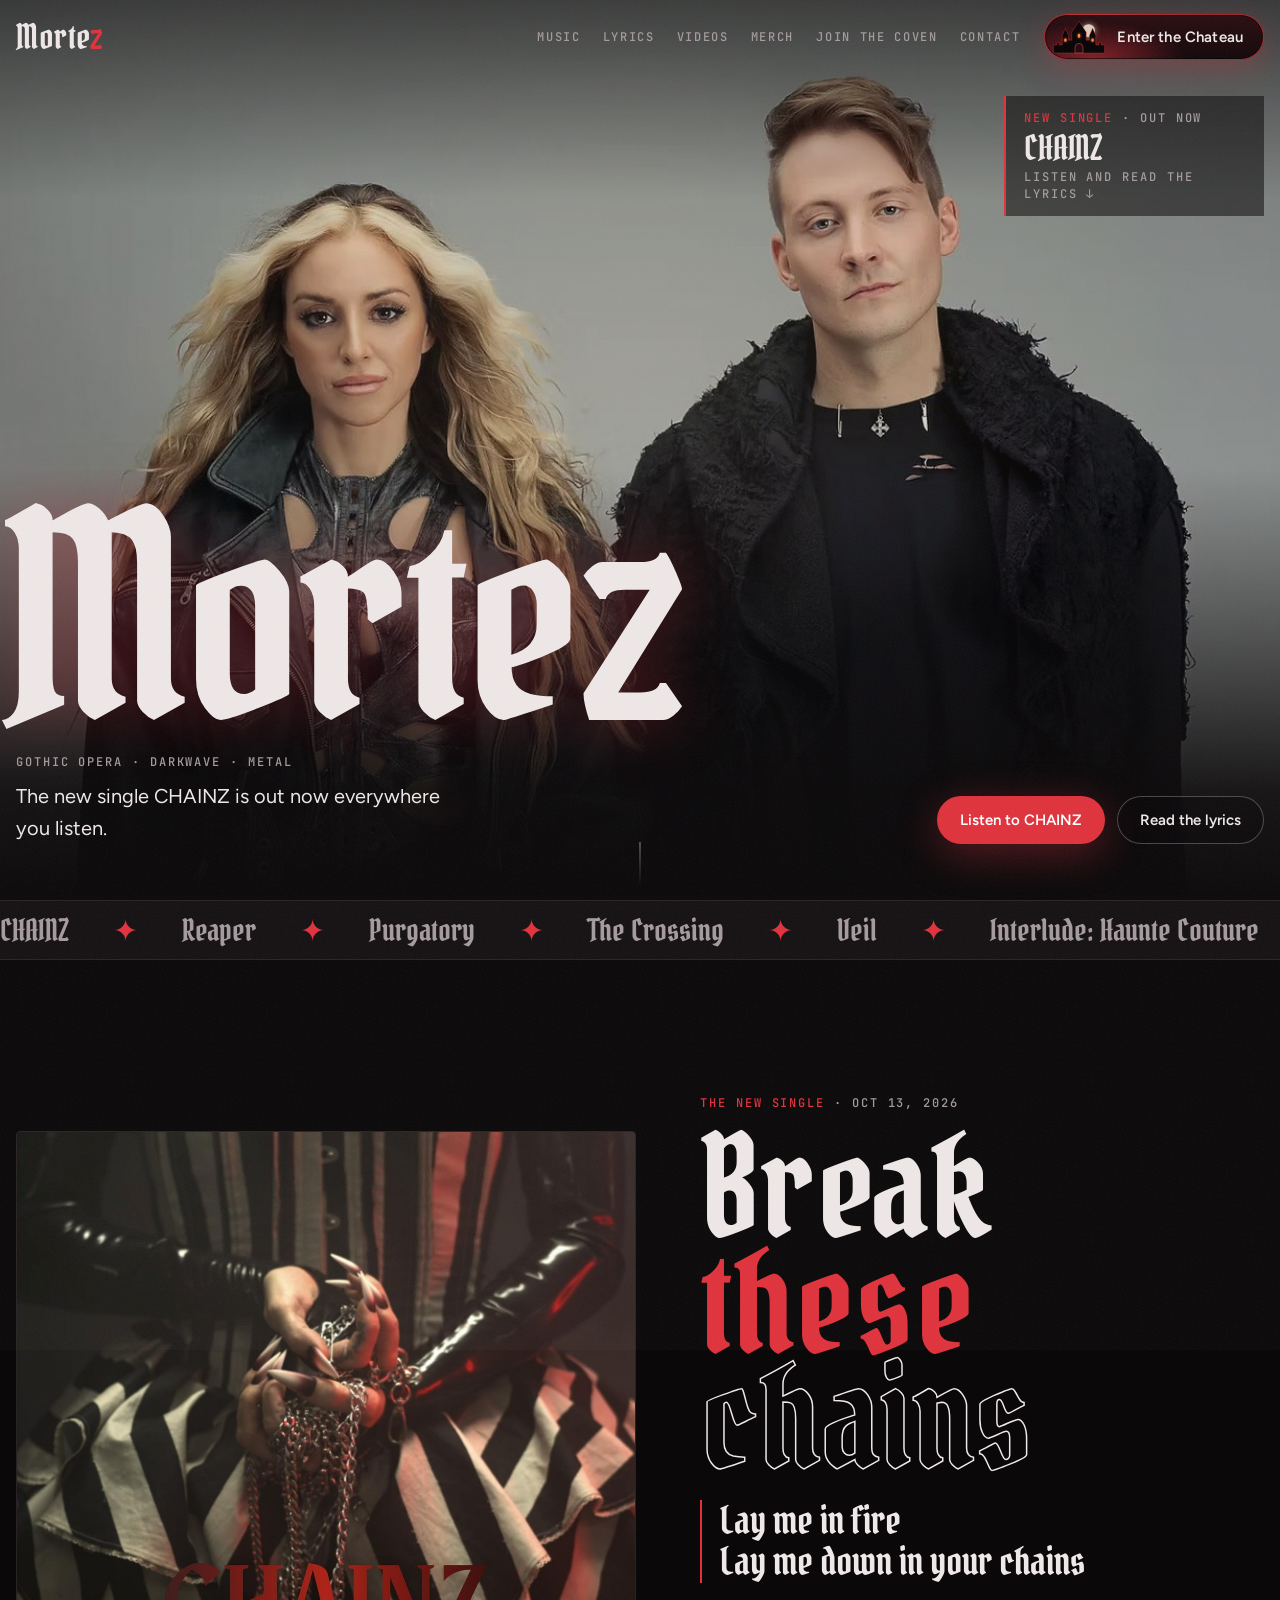
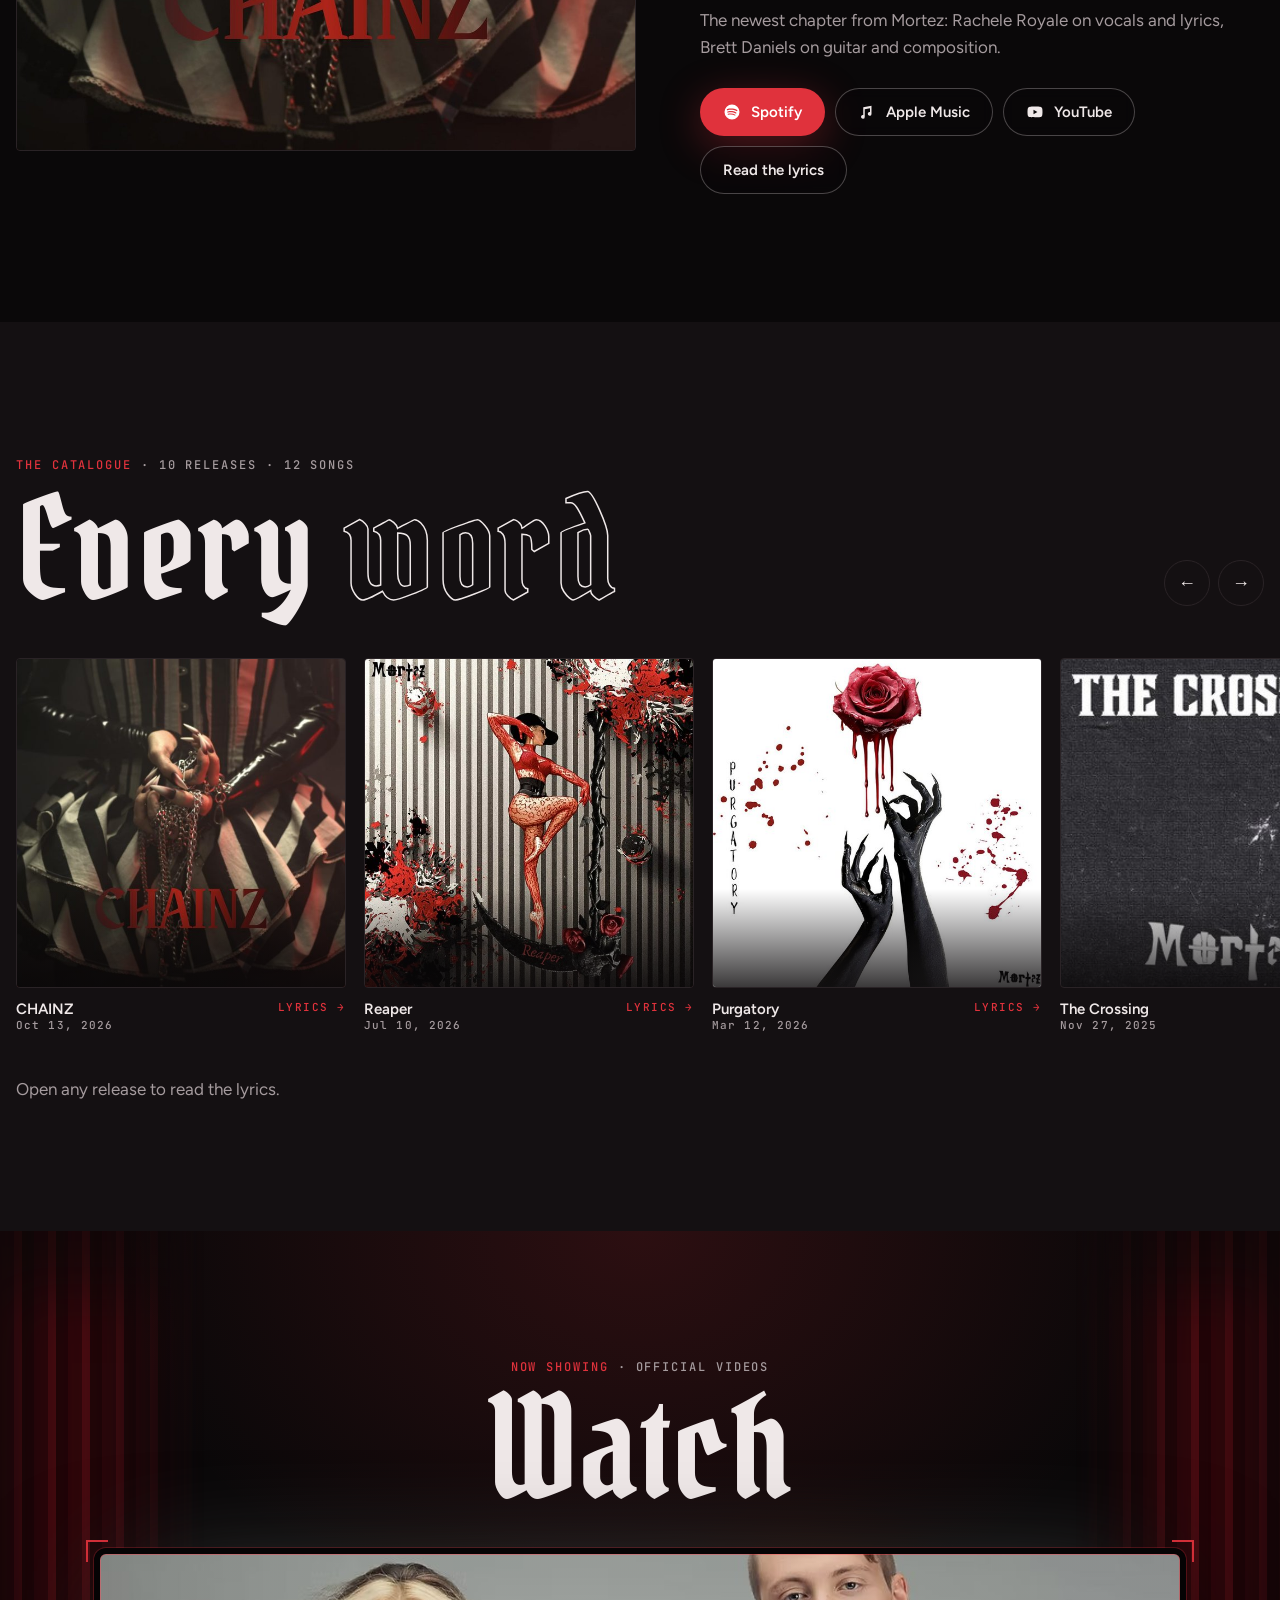
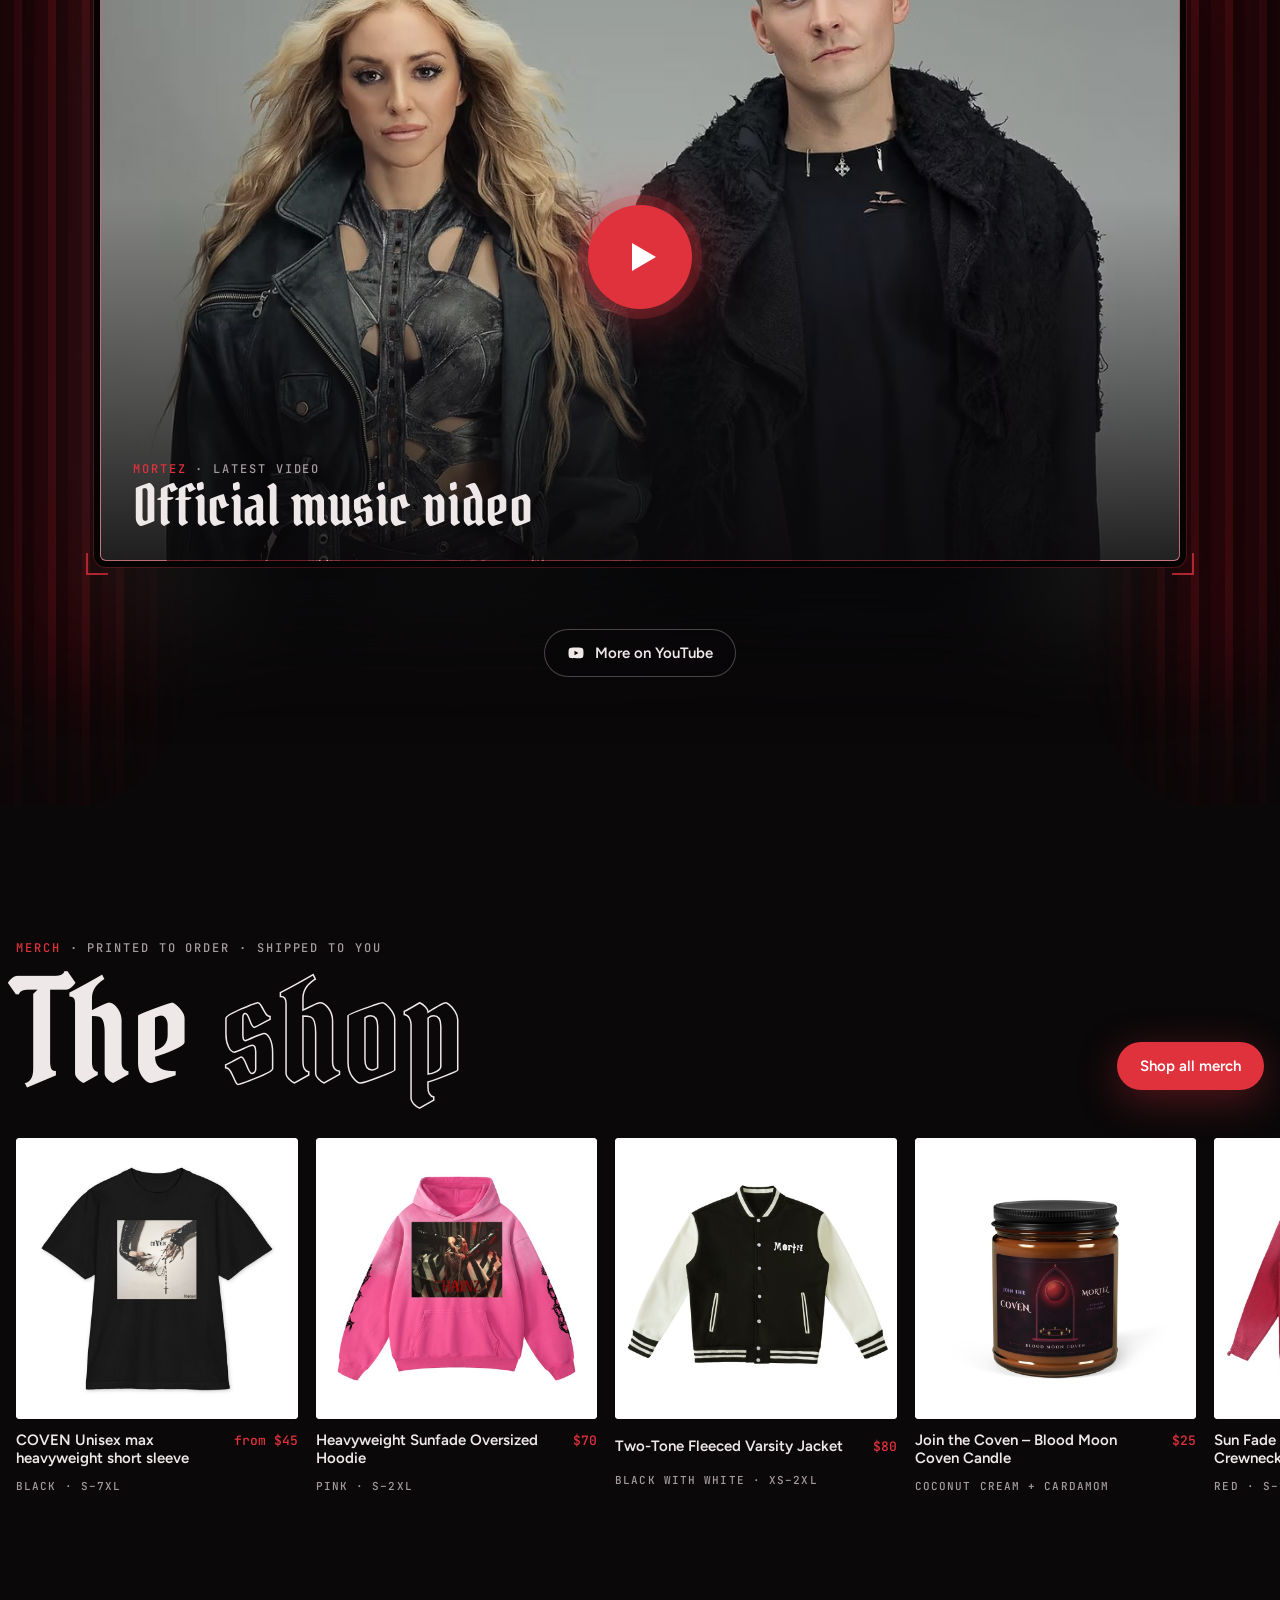
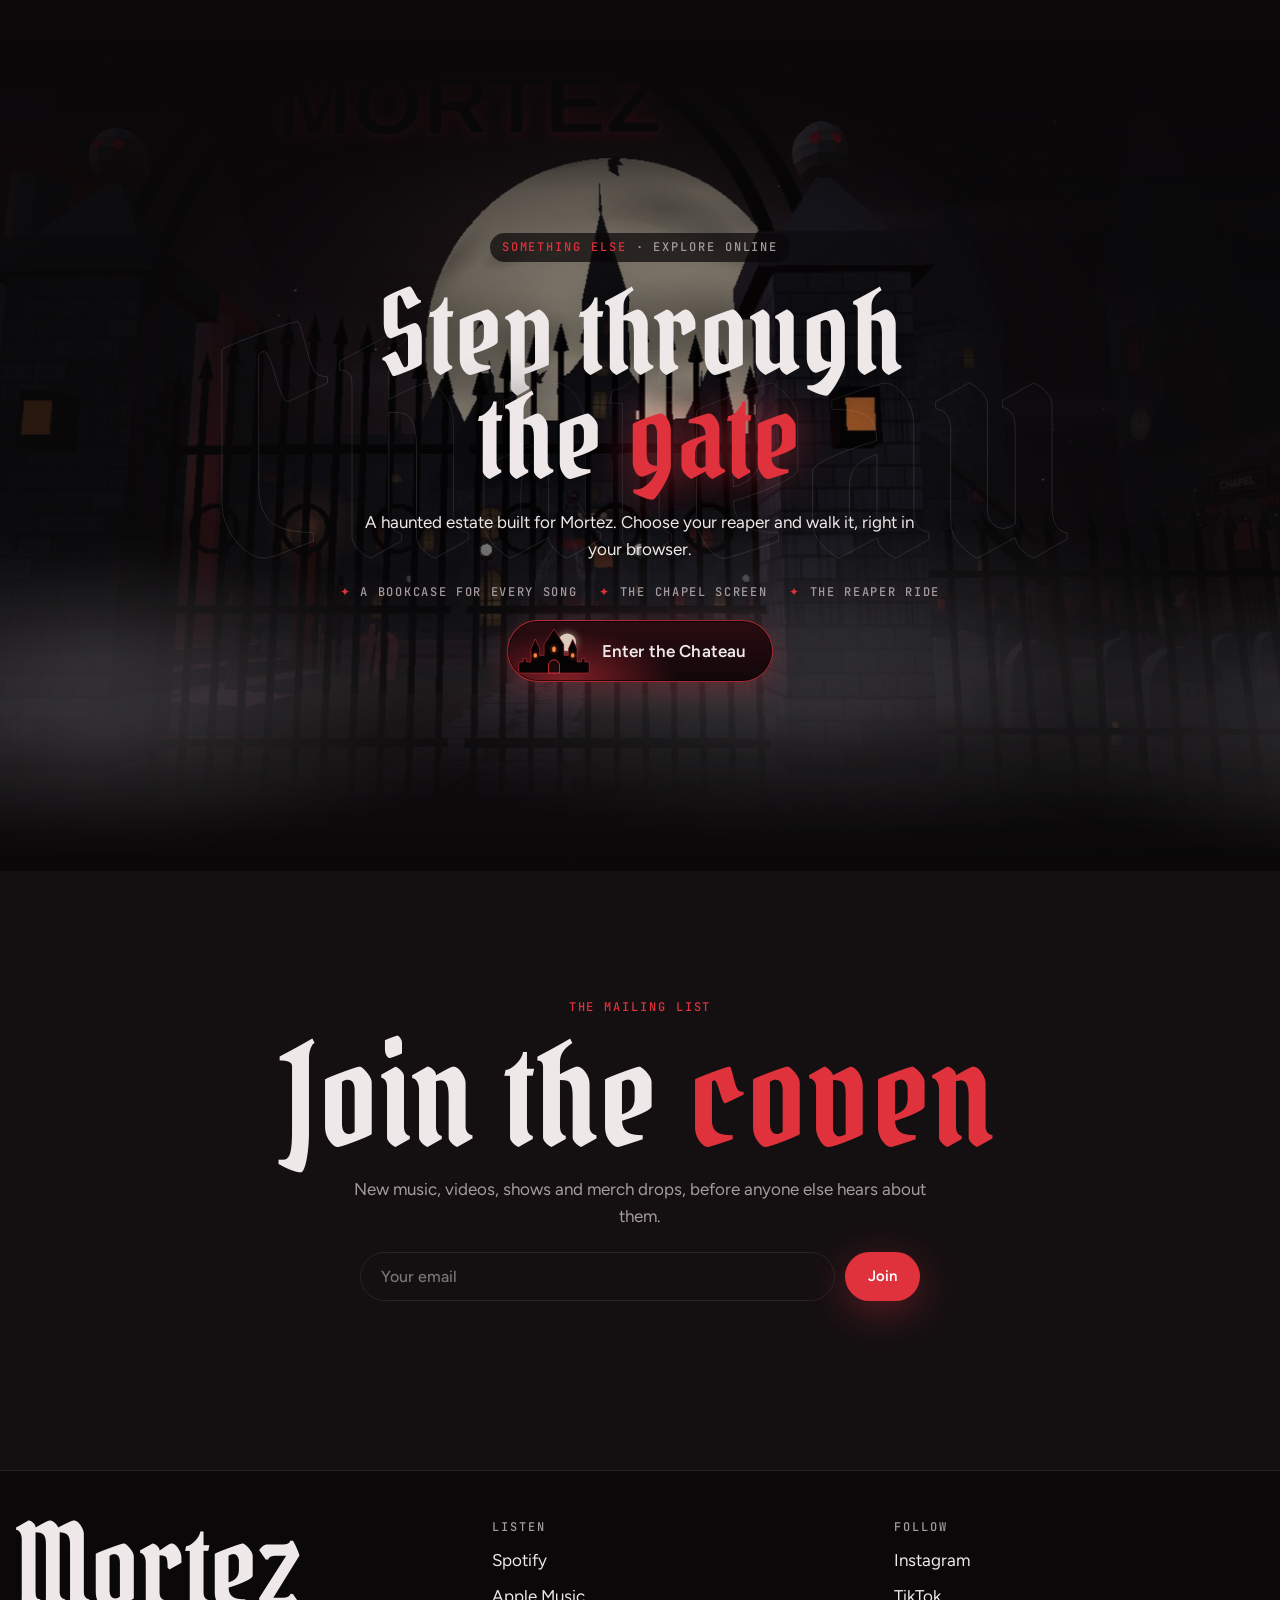
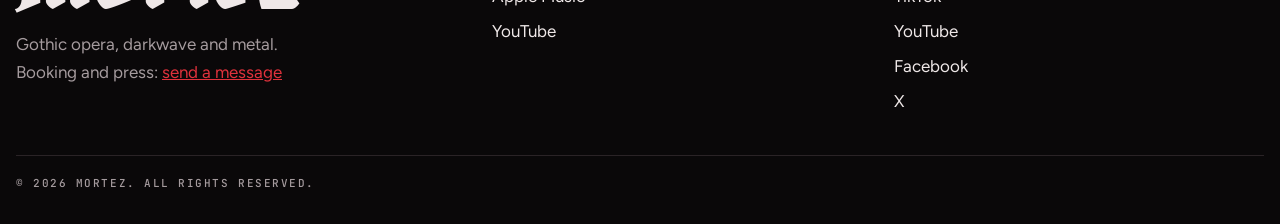
==== commit 6a809f6c: "Real Printful products in the Chateau merch shop and a new /shop page; redesigned Watch, Shop and Ch" ====
--- a/site/index.html
+++ b/site/index.html
@@ -132,7 +132,7 @@
 
 /* the catalogue rail */
 .rail-wrap { position: relative; }
-.rail { display: grid; grid-auto-flow: column; grid-auto-columns: clamp(240px, 26vw, 330px); gap: 18px; overflow-x: auto; scroll-snap-type: x mandatory; padding: 4px var(--gutter-r) 22px var(--gutter); scrollbar-width: thin; scrollbar-color: var(--stone) transparent; cursor: grab; }
+.rail { --edge: max(var(--gutter), calc((100vw - 1360px) / 2 + var(--gutter))); scroll-padding-inline: var(--edge); display: grid; grid-auto-flow: column; grid-auto-columns: clamp(240px, 26vw, 330px); gap: 18px; overflow-x: auto; scroll-snap-type: x mandatory; padding: 4px var(--edge) 22px; scrollbar-width: thin; scrollbar-color: var(--stone) transparent; cursor: grab; }
 .rail.drag { cursor: grabbing; scroll-snap-type: none; }
 .rel { scroll-snap-align: start; text-align: left; background: none; border: 0; padding: 0; color: inherit; cursor: pointer; font: inherit; }
 .rel .art { position: relative; aspect-ratio: 1; border-radius: 4px; overflow: hidden; border: 1px solid var(--stone); display: grid; place-items: center; padding: 18px; transition: transform .35s, box-shadow .35s, border-color .35s; }
@@ -171,30 +171,64 @@
 .cbtn:hover .moon, .portal:hover .moon { transform: translateY(-2px); opacity: 1; }
 .cbtn-lg { padding: 8px 26px 8px 10px; font-size: 17px; } .cbtn-lg .castle { width: 72px; height: 44px; }
 @media (max-width: 900px) { .top .cbtn { padding: 4px 8px; order: 2; } .top .cbtn span { position: absolute; width: 1px; height: 1px; overflow: hidden; clip: rect(0 0 0 0); } .menu-btn { order: 3; margin-left: 0; } .top .mark { margin-right: auto; } }
-/* the one doorway into the 3D world */
-.portal { position: relative; display: flex; align-items: flex-end; min-height: 440px; border-radius: 4px; overflow: hidden; border: 1px solid var(--stone); text-decoration: none; isolation: isolate; }
-.portal img { position: absolute; inset: 0; width: 100%; height: 100%; object-fit: cover; z-index: -2; transition: transform 1.2s cubic-bezier(.2,.7,.2,1); }
-.portal::before { content: ""; position: absolute; inset: 0; z-index: -1; background: linear-gradient(90deg, rgba(10,8,9,.92) 0%, rgba(10,8,9,.55) 50%, rgba(10,8,9,.1) 100%); }
-.portal:hover img { transform: scale(1.04); }
-.portal .in { padding: clamp(24px, 4vw, 56px); display: grid; gap: 16px; justify-items: start; max-width: 600px; }
-
-/* the shop */
-.shop { position: relative; border-radius: 4px; overflow: hidden; border: 1px solid var(--stone); min-height: 340px; background: radial-gradient(ellipse 70% 90% at 100% 100%, rgba(224,50,60,.22), transparent 60%), var(--crypt); display: flex; align-items: flex-end; isolation: isolate; }
-.shop img { position: absolute; inset: 0; width: 100%; height: 100%; object-fit: cover; z-index: -2; filter: brightness(.7); }
-
-.shop .in { padding: clamp(24px, 4vw, 56px); display: grid; gap: 18px; max-width: 620px; }
-.products { display: grid; grid-template-columns: repeat(auto-fill, minmax(220px, 1fr)); gap: 18px; margin-top: 28px; }
-.products:empty { display: none; }
-
-/* videos */
-.vids { display: grid; grid-template-columns: repeat(auto-fill, minmax(280px, 1fr)); gap: 18px; }
-.vid { display: grid; gap: 10px; text-decoration: none; }
-.vids .vid:first-child { grid-column: 1 / -1; max-width: 980px; } .vids .vid:first-child b { font: 400 clamp(30px, 4vw, 48px)/1 var(--display); }
-.vid .th { aspect-ratio: 16 / 9; max-width: 100%; border-radius: 4px; overflow: hidden; border: 1px solid var(--stone); background: var(--crypt) center / cover; position: relative; }
-.vid .th::after { content: "▶"; position: absolute; inset: 0; display: grid; place-items: center; font-size: 34px; color: #fff; background: rgba(10,8,9,.35); transition: background .3s; }
-.vid:hover .th::after { background: rgba(224,50,60,.45); }
-.empty { border: 1px dashed var(--stone); border-radius: 4px; padding: clamp(24px, 4vw, 44px); display: flex; flex-wrap: wrap; gap: 20px; align-items: center; justify-content: space-between; }
-.empty p { margin: 0; max-width: 54ch; color: var(--ash); }
+/* WATCH: a little cinema. Velvet curtains either side, the screen in the middle with its own glow */
+.cinema { position: relative; overflow: hidden; isolation: isolate; background: radial-gradient(ellipse 60% 50% at 50% 0%, rgba(224,50,60,.16), transparent 70%), var(--night); }
+.cinema::before, .cinema::after { content: ""; position: absolute; top: 0; bottom: 0; width: min(16vw, 220px); z-index: -1; pointer-events: none;
+  background: repeating-linear-gradient(90deg, #3a070c 0 14px, #5a0d14 14px 22px, #2a0508 22px 34px), #3a070c; box-shadow: inset 0 -120px 120px rgba(10,8,9,.9), inset 0 60px 60px rgba(10,8,9,.6); opacity: .85; }
+.cinema::before { left: 0; border-bottom-right-radius: 60% 18%; -webkit-mask-image: linear-gradient(90deg, #000 40%, transparent); mask-image: linear-gradient(90deg, #000 40%, transparent); }
+.cinema::after { right: 0; border-bottom-left-radius: 60% 18%; -webkit-mask-image: linear-gradient(270deg, #000 40%, transparent); mask-image: linear-gradient(270deg, #000 40%, transparent); }
+.cinema .sec-head { justify-content: center; text-align: center; }
+.cinema .sec-head > div { display: grid; justify-items: center; }
+.screen-wrap { position: relative; max-width: 1080px; margin: 0 auto; }
+.screen-glow { position: absolute; inset: 6% 4% -4%; z-index: -1; background: center / cover; filter: blur(60px) saturate(1.4); opacity: .55; }
+.screen { position: relative; display: block; width: 100%; aspect-ratio: 16 / 9; max-width: 100%; border-radius: 6px; overflow: hidden; background: #000 center / cover; border: 1px solid rgba(224,50,60,.45); box-shadow: 0 0 0 6px #050304, 0 0 0 7px rgba(224,50,60,.25), 0 40px 120px rgba(0,0,0,.7); cursor: pointer; padding: 0; color: inherit; font: inherit; text-align: left; }
+.screen::before { content: ""; position: absolute; inset: 0; background: linear-gradient(180deg, rgba(10,8,9,.1) 40%, rgba(10,8,9,.85)); transition: background .4s; }
+.screen:hover::before { background: linear-gradient(180deg, rgba(10,8,9,0) 40%, rgba(10,8,9,.75)); }
+.screen .play { position: absolute; left: 50%; top: 50%; width: clamp(64px, 9vw, 104px); aspect-ratio: 1; border-radius: 50%; transform: translate(-50%, -50%); display: grid; place-items: center; background: var(--blood); box-shadow: 0 0 0 10px rgba(224,50,60,.22), 0 0 60px rgba(224,50,60,.6); transition: transform .3s, box-shadow .3s; }
+.screen .play::after { content: ""; margin-left: 8%; border-style: solid; border-width: 14px 0 14px 24px; border-color: transparent transparent transparent #fff; }
+.screen:hover .play { transform: translate(-50%, -50%) scale(1.08); box-shadow: 0 0 0 16px rgba(224,50,60,.18), 0 0 90px rgba(224,50,60,.8); }
+.screen .cap { position: absolute; left: clamp(16px, 3vw, 32px); right: clamp(16px, 3vw, 32px); bottom: clamp(14px, 2.4vw, 28px); display: flex; flex-wrap: wrap; justify-content: space-between; align-items: flex-end; gap: 12px; }
+.screen .cap h3 { font-size: clamp(30px, 4.4vw, 60px); }
+.screen iframe { position: absolute; inset: 0; width: 100%; height: 100%; border: 0; }
+.screen.playing::before, .screen.playing .play, .screen.playing .cap { display: none; }
+.marks { position: absolute; inset: -14px; pointer-events: none; }
+.marks i { position: absolute; width: 22px; height: 22px; border: 0 solid var(--blood); }
+.marks i:nth-child(1) { left: 0; top: 0; border-width: 2px 0 0 2px; } .marks i:nth-child(2) { right: 0; top: 0; border-width: 2px 2px 0 0; } .marks i:nth-child(3) { left: 0; bottom: 0; border-width: 0 0 2px 2px; } .marks i:nth-child(4) { right: 0; bottom: 0; border-width: 0 2px 2px 0; }
+.reel { display: flex; gap: 14px; overflow-x: auto; margin-top: 28px; padding-bottom: 6px; }
+.reel a { flex: 0 0 220px; text-decoration: none; display: grid; gap: 8px; }
+.reel .th { aspect-ratio: 16 / 9; max-width: 100%; border-radius: 4px; border: 1px solid var(--stone); background: var(--crypt) center / cover; }
+.watch-acts { display: flex; flex-wrap: wrap; justify-content: center; gap: 10px; margin-top: 34px; }
+
+/* THE CHATEAU: a full-bleed night scene with fog, lightning and the gate drifting closer */
+.night { position: relative; min-height: min(92svh, 860px); display: grid; place-items: center; overflow: hidden; isolation: isolate; text-decoration: none; color: var(--bone); padding-block: 90px; }
+.night .bg { position: absolute; inset: -6%; z-index: -4; background: #050304 url("media/classic/gate.jpg") center 40% / cover no-repeat; transform: translate3d(var(--px, 0), var(--py, 0), 0) scale(1.08); animation: nightzoom 30s ease-in-out infinite alternate; transition: transform .6s ease-out; }
+@keyframes nightzoom { to { scale: 1.12 } }
+.night::before { content: ""; position: absolute; inset: 0; z-index: -3; background: radial-gradient(ellipse 55% 60% at 50% 45%, rgba(10,8,9,.15), rgba(10,8,9,.88) 75%), linear-gradient(180deg, var(--night) 0%, transparent 18%, transparent 80%, var(--night) 100%); }
+.night .fog { z-index: -2; opacity: .5; } .night .flash { z-index: -2; }
+.night .ghost { position: absolute; z-index: -2; left: 50%; top: 50%; transform: translate(-50%, -54%); font: 400 clamp(110px, 24vw, 380px)/.8 var(--display); color: transparent; -webkit-text-stroke: 1px rgba(239,232,232,.12); white-space: nowrap; pointer-events: none; letter-spacing: .02em; }
+.night .in { display: grid; justify-items: center; text-align: center; gap: 20px; max-width: 720px; padding-inline: 16px; }
+.night h2 { font-size: clamp(60px, 9vw, 132px); text-shadow: 0 0 50px rgba(0,0,0,.8); }
+.night h2 .r { color: var(--blood); text-shadow: 0 0 40px rgba(224,50,60,.55); }
+.night .lede { color: var(--bone); text-shadow: 0 2px 12px #000; }
+.night .label { padding: 6px 12px; border-radius: 999px; background: rgba(10,8,9,.7); }
+.night .feats { display: flex; flex-wrap: wrap; justify-content: center; gap: 8px 22px; font: 500 12px var(--mono); letter-spacing: .14em; text-transform: uppercase; color: var(--ash); }
+.night .feats span::before { content: "✦ "; color: var(--blood); }
+.night:hover .cbtn { transform: translateY(-2px); border-color: #ff5a62; box-shadow: 0 0 0 1px rgba(0,0,0,.6) inset, 0 12px 44px rgba(224,50,60,.5); }
+.night:hover .gate { transform: scaleY(.08); } .night:hover .glow { opacity: .9; }
+
+/* THE SHOP: a big title, then a sideways rail of real products on paper-white cards */
+.shop-head { display: flex; flex-wrap: wrap; justify-content: space-between; align-items: flex-end; gap: 22px; margin-bottom: clamp(26px, 4vw, 44px); }
+.shop-rail { --edge: max(var(--gutter), calc((100vw - 1360px) / 2 + var(--gutter))); scroll-padding-inline: var(--edge); display: grid; grid-auto-flow: column; grid-auto-columns: clamp(220px, 22vw, 290px); gap: 18px; overflow-x: auto; scroll-snap-type: x mandatory; padding: 4px var(--edge) 22px; scrollbar-width: thin; scrollbar-color: var(--stone) transparent; }
+.prod { scroll-snap-align: start; display: grid; gap: 12px; text-decoration: none; color: inherit; }
+.prod .ph { position: relative; aspect-ratio: 1; max-width: 100%; border-radius: 4px; overflow: hidden; background: #fff; }
+.prod .ph img { position: absolute; inset: 0; width: 100%; height: 100%; object-fit: cover; transition: opacity .5s, transform .8s cubic-bezier(.2,.7,.2,1); }
+.prod .ph img + img { opacity: 0; background: #fff; object-fit: contain; }
+.prod:hover .ph img:first-child { transform: scale(1.05); } .prod:hover .ph img + img { opacity: 1; }
+.prod .tag { position: absolute; left: 10px; top: 10px; z-index: 1; padding: 5px 9px; border-radius: 999px; background: var(--night); color: var(--bone); font: 500 10px var(--mono); letter-spacing: .14em; text-transform: uppercase; }
+.prod .row { display: flex; justify-content: space-between; gap: 12px; align-items: baseline; }
+.prod b { font: 600 15px var(--body); } .prod .pr { font: 500 13px var(--mono); color: var(--blood); white-space: nowrap; }
+.prod small { font: 500 11px var(--mono); letter-spacing: .1em; color: var(--ash); text-transform: uppercase; }
+.prod.more .ph { background: var(--blood); display: grid; place-items: center; } .prod.more .ph span { font: 400 clamp(40px, 4vw, 56px)/.9 var(--display); color: #fff; text-align: center; }
 
 /* the coven */
 .coven { text-align: center; display: grid; justify-items: center; gap: 22px; }
@@ -295,35 +329,34 @@
     <div class="wrap" style="margin-top:22px"><p class="lede">Open any release to read the lyrics.</p></div>
   </section>
 
-  <section class="band raised" id="videos">
+  <section class="band cinema" id="videos">
     <div class="wrap">
-      <div class="sec-head"><div><span class="label"><b>Videos</b> · official</span><h2 class="stack" style="margin-top:14px">Watch</h2></div></div>
-      <div class="vids" id="vids"></div>
+      <div class="sec-head"><div><span class="label"><b>Now showing</b> · official videos</span><h2 class="stack" style="margin-top:14px">Watch</h2></div></div>
+      <div class="screen-wrap reveal" id="screenWrap"></div>
+      <div class="reel" id="reel" hidden></div>
+      <div class="watch-acts"><a class="btn btn-ghost" id="ytAll" target="_blank" rel="noopener">More on YouTube</a></div>
     </div>
   </section>
 
-  <section class="band" id="chateau">
-    <div class="wrap">
-      <a class="portal reveal enter" href="chateau/">
-        <img src="media/classic/gate.jpg" alt="The black iron gate of the Chateau under a full moon" loading="lazy">
-        <div class="in"><span class="label"><b>Something else</b> · explore online</span><h2 class="stack">The <span class="r">Chateau</span></h2><p class="lede">A haunted estate built for Mortez that you can walk through in your browser.</p><span class="cbtn cbtn-lg"><svg class="castle" viewBox="0 0 64 40" aria-hidden="true"><circle class="moon" cx="44" cy="12" r="8"/><path class="keep" d="M0 40V30h4v-3h3v3h4V18l4-9 4 9v6h4V14l9-14 9 14v10h4v-6l4-9 4 9v12h4v-3h3v3h4v10z"/><g class="win"><rect x="30.5" y="16" width="3" height="5" rx="1.5"/><rect x="13.5" y="22" width="3" height="4" rx="1.5"/><rect x="47.5" y="22" width="3" height="4" rx="1.5"/></g><path class="gate" d="M27 40V33a5 5 0 0 1 10 0v7z"/><path class="glow" d="M27 40V33a5 5 0 0 1 10 0v7z"/></svg><span>Enter the Chateau</span></span></div>
-      </a>
-    </div>
+  <section class="band" id="shop">
+    <div class="wrap shop-head">
+      <div><span class="label"><b>Merch</b> · printed to order · shipped to you</span><h2 class="stack" style="margin-top:14px">The <em>shop</em></h2></div>
+      <div class="links" style="margin:0"><a class="btn btn-blood" href="shop/" id="shopOnline">Shop all merch</a></div>
+    </div>
+    <div class="shop-rail" id="products" aria-label="Featured merch"></div>
   </section>
 
-  <section class="band" id="shop">
-    <div class="wrap">
-      <div class="shop reveal">
-                <div class="in">
-          <span class="label"><b>Merch</b> · wares · relics</span>
-          <h2 class="stack">The shop</h2>
-          <p class="lede" style="color:var(--bone)">Shirts, hoodies and more, printed to order and shipped to you.</p>
-          <div class="links"><a class="btn btn-blood" href="shop/" id="shopOnline">Shop all merch</a></div>
-        </div>
-      </div>
-      <div class="products" id="products"></div>
-    </div>
-  </section>
+  <a class="night enter" id="chateau" href="chateau/" aria-label="Enter the Chateau, an online world">
+    <div class="bg" aria-hidden="true"></div><div class="fog"></div><div class="fog b"></div><div class="flash"></div>
+    <div class="ghost" aria-hidden="true">Chateau</div>
+    <div class="in reveal">
+      <span class="label"><b>Something else</b> · explore online</span>
+      <h2>Step through<br>the <span class="r">gate</span></h2>
+      <p class="lede">A haunted estate built for Mortez. Choose your reaper and walk it, right in your browser.</p>
+      <div class="feats"><span>A bookcase for every song</span><span>The Chapel screen</span><span>The Reaper Ride</span></div>
+      <span class="cbtn cbtn-lg"><svg class="castle" viewBox="0 0 64 40" aria-hidden="true"><circle class="moon" cx="44" cy="12" r="8"/><path class="keep" d="M0 40V30h4v-3h3v3h4V18l4-9 4 9v6h4V14l9-14 9 14v10h4v-6l4-9 4 9v12h4v-3h3v3h4v10z"/><g class="win"><rect x="30.5" y="16" width="3" height="5" rx="1.5"/><rect x="13.5" y="22" width="3" height="4" rx="1.5"/><rect x="47.5" y="22" width="3" height="4" rx="1.5"/></g><path class="gate" d="M27 40V33a5 5 0 0 1 10 0v7z"/><path class="glow" d="M27 40V33a5 5 0 0 1 10 0v7z"/></svg><span>Enter the Chateau</span></span>
+    </div>
+  </a>
 
   <section class="band raised" id="coven">
     <div class="wrap coven">
@@ -378,6 +411,7 @@
 <div class="curtain" id="curtain" aria-hidden="true"><span>Opening the gate…</span></div>
 
 <script src="data/releases.js"></script>
+<script src="data/merch.js"></script>
 <script>
 (function () {
   // ---------- Site content. Edit here. ----------
@@ -451,16 +485,36 @@
   $("dClose").addEventListener("click", closeRel); drawer.addEventListener("click", e => { if (e.target === drawer) closeRel(); });
 
 
-  // ---------- videos ----------
-  $("vids").innerHTML = VIDEOS.length ? VIDEOS.map(v => `<a class="vid" href="https://www.youtube.com/watch?v=${esc(v.id)}" target="_blank" rel="noopener"><div class="th" style="background-image:url('https://i.ytimg.com/vi/${esc(v.id)}/maxresdefault.jpg'), url('https://i.ytimg.com/vi/${esc(v.id)}/hqdefault.jpg'), url('${esc(v.poster || "media/hero.jpg")}')"></div><b>${esc(v.title)}</b></a>`).join("") + `<div><a class="btn btn-ghost" href="${LINKS.youtube}" target="_blank" rel="noopener">${icon.youtube}More on YouTube</a></div>`
-    : `<div class="empty"><p>Watch every Mortez music video on the official YouTube channel.</p><div class="links" style="margin:0"><a class="btn btn-blood" href="${LINKS.youtube}" target="_blank" rel="noopener">${icon.youtube}Watch on YouTube</a></div></div>`;
-
-  // ---------- products (filled by the Printful sync later; empty until then) ----------
-  const PRODUCTS = window.MORTEZ_PRODUCTS || [];
-  $("products").innerHTML = PRODUCTS.map(p => `<a class="vid" href="shop/#${esc(p.id)}"><div class="th" style="background-image:url('${esc(p.image)}');aspect-ratio:1"></div><b>${esc(p.name)}</b><span class="label">${esc(p.price)}</span></a>`).join("");
+  // ---------- videos: the newest on the big screen, plays right here; any others in a reel below ----------
+  const isPreview = location.protocol === "file:" || /claude|anthropic|usercontent/i.test(location.hostname);
+  const thumb = (v, q) => `url('https://i.ytimg.com/vi/${esc(v.id)}/${q || "maxresdefault"}.jpg'), url('https://i.ytimg.com/vi/${esc(v.id)}/hqdefault.jpg'), url('${esc(v.poster || "media/hero.jpg")}')`;
+  $("ytAll").href = LINKS.youtube; $("ytAll").insertAdjacentHTML("afterbegin", icon.youtube);
+  function showVideo(v) {
+    $("screenWrap").innerHTML = `<div class="screen-glow" style="background-image:${thumb(v, "hqdefault")}"></div><div class="marks" aria-hidden="true"><i></i><i></i><i></i><i></i></div>
+      ${isPreview ? `<a class="screen" id="screen" href="https://www.youtube.com/watch?v=${esc(v.id)}" target="_blank" rel="noopener"` : `<button class="screen" type="button" id="screen"`} style="background-image:${thumb(v)}" aria-label="Play ${esc(v.title)}"><span class="play" aria-hidden="true"></span><span class="cap"><span><span class="label"><b>Mortez</b> · ${esc(v.kicker || "Latest video")}</span><h3>${esc(v.title)}</h3></span></span>${isPreview ? "</a>" : "</button>"}`;
+    $("screen").addEventListener("click", () => {
+      if (isPreview) return;
+      const sc = $("screen"); sc.classList.add("playing"); sc.insertAdjacentHTML("beforeend", `<iframe src="https://www.youtube-nocookie.com/embed/${esc(v.id)}?autoplay=1&rel=0&modestbranding=1&playsinline=1" title="${esc(v.title)}" allow="autoplay; encrypted-media; picture-in-picture; fullscreen" allowfullscreen></iframe>`);
+    });
+  }
+  if (VIDEOS.length) {
+    showVideo(VIDEOS[0]);
+    if (VIDEOS.length > 1) { const r = $("reel"); r.hidden = false; r.innerHTML = VIDEOS.map((v, i) => `<a href="https://www.youtube.com/watch?v=${esc(v.id)}" data-v="${i}"><div class="th" style="background-image:${thumb(v, "mqdefault")}"></div><b>${esc(v.title)}</b></a>`).join(""); r.addEventListener("click", e => { const a = e.target.closest("[data-v]"); if (!a) return; e.preventDefault(); showVideo(VIDEOS[+a.dataset.v]); $("screenWrap").scrollIntoView({ behavior: "smooth", block: "center" }); }); }
+  } else $("screenWrap").innerHTML = `<div class="empty"><p>Watch every Mortez music video on the official YouTube channel.</p></div>`;
+
+  // ---------- the shop rail: featured pieces from the band's Printful store (data/merch.js) ----------
+  const MERCH = window.MORTEZ_MERCH || [];
+  const FEATURED = ["p472556709", "p482382709", "p482391708", "p485984334", "p482403731", "p471945636", "p413675755", "p482404059", "p482392836", "p413683605"];
+  const feat = FEATURED.map(id => MERCH.find(p => p.id === id)).filter(Boolean).concat(MERCH.filter(p => !FEATURED.includes(p.id))).slice(0, 10);
+  const usd = n => "$" + (+n).toFixed(2).replace(/\.00$/, "");
+  $("products").innerHTML = feat.map((p, i) => `<a class="prod" href="shop/#${esc(p.id)}"><div class="ph"><img src="${esc(p.images[0])}" alt="${esc(p.name)}" loading="lazy">${p.images[1] ? `<img src="${esc(p.images[1])}" alt="" loading="lazy">` : ""}</div><div class="row"><b>${esc(p.name)}</b><span class="pr">${p.priceMax > p.price ? "from " : ""}${usd(p.price)}</span></div><small>${esc(p.colors.length > 1 ? p.colors.length + " colours" : (p.colors[0] || ""))}${p.sizes.length ? " · " + esc(p.sizes[0]) + "–" + esc(p.sizes[p.sizes.length - 1]) : ""}</small></a>`).join("")
+    + (MERCH.length ? `<a class="prod more" href="shop/"><div class="ph"><span>Shop all<br>${MERCH.length} pieces →</span></div></a>` : "");
+  if (!MERCH.length) $("shop").querySelector(".shop-rail").hidden = true;
+
+  // the Chateau scene leans with the pointer
+  const night = $("chateau"); night.addEventListener("pointermove", e => { const r = night.getBoundingClientRect(); night.style.setProperty("--px", ((e.clientX - r.left) / r.width - .5) * -18 + "px"); night.style.setProperty("--py", ((e.clientY - r.top) / r.height - .5) * -12 + "px"); });
 
   // ---------- forms: the coven and booking (PHP on the hosting; in a preview nothing is sent) ----------
-  const isPreview = location.protocol === "file:" || /claude|anthropic|usercontent/i.test(location.hostname);
   async function post(url, form) { if (isPreview) return { ok: true, preview: true }; const r = await fetch(url, { method: "POST", body: new FormData(form), headers: { Accept: "application/json" } }); const j = await r.json().catch(() => ({})); return { ok: r.ok && j.ok, j }; }
   $("covenForm").addEventListener("submit", async e => { e.preventDefault(); const f = e.target, m = $("covenMsg"), em = $("covenEmail"); if (!em.checkValidity()) { m.textContent = "That email doesn't look right. Check it and try again."; em.focus(); return; } m.textContent = "Summoning…"; try { const r = await post("coven.php", f); m.textContent = r.preview ? "Preview only: on the live site this adds you to the list." : r.ok ? "You're in. Welcome to the coven." : "That didn't go through. Try again in a moment."; if (r.ok && !r.preview) f.reset(); } catch (err) { m.textContent = "That didn't go through. Try again in a moment."; } });
   const book = $("book");
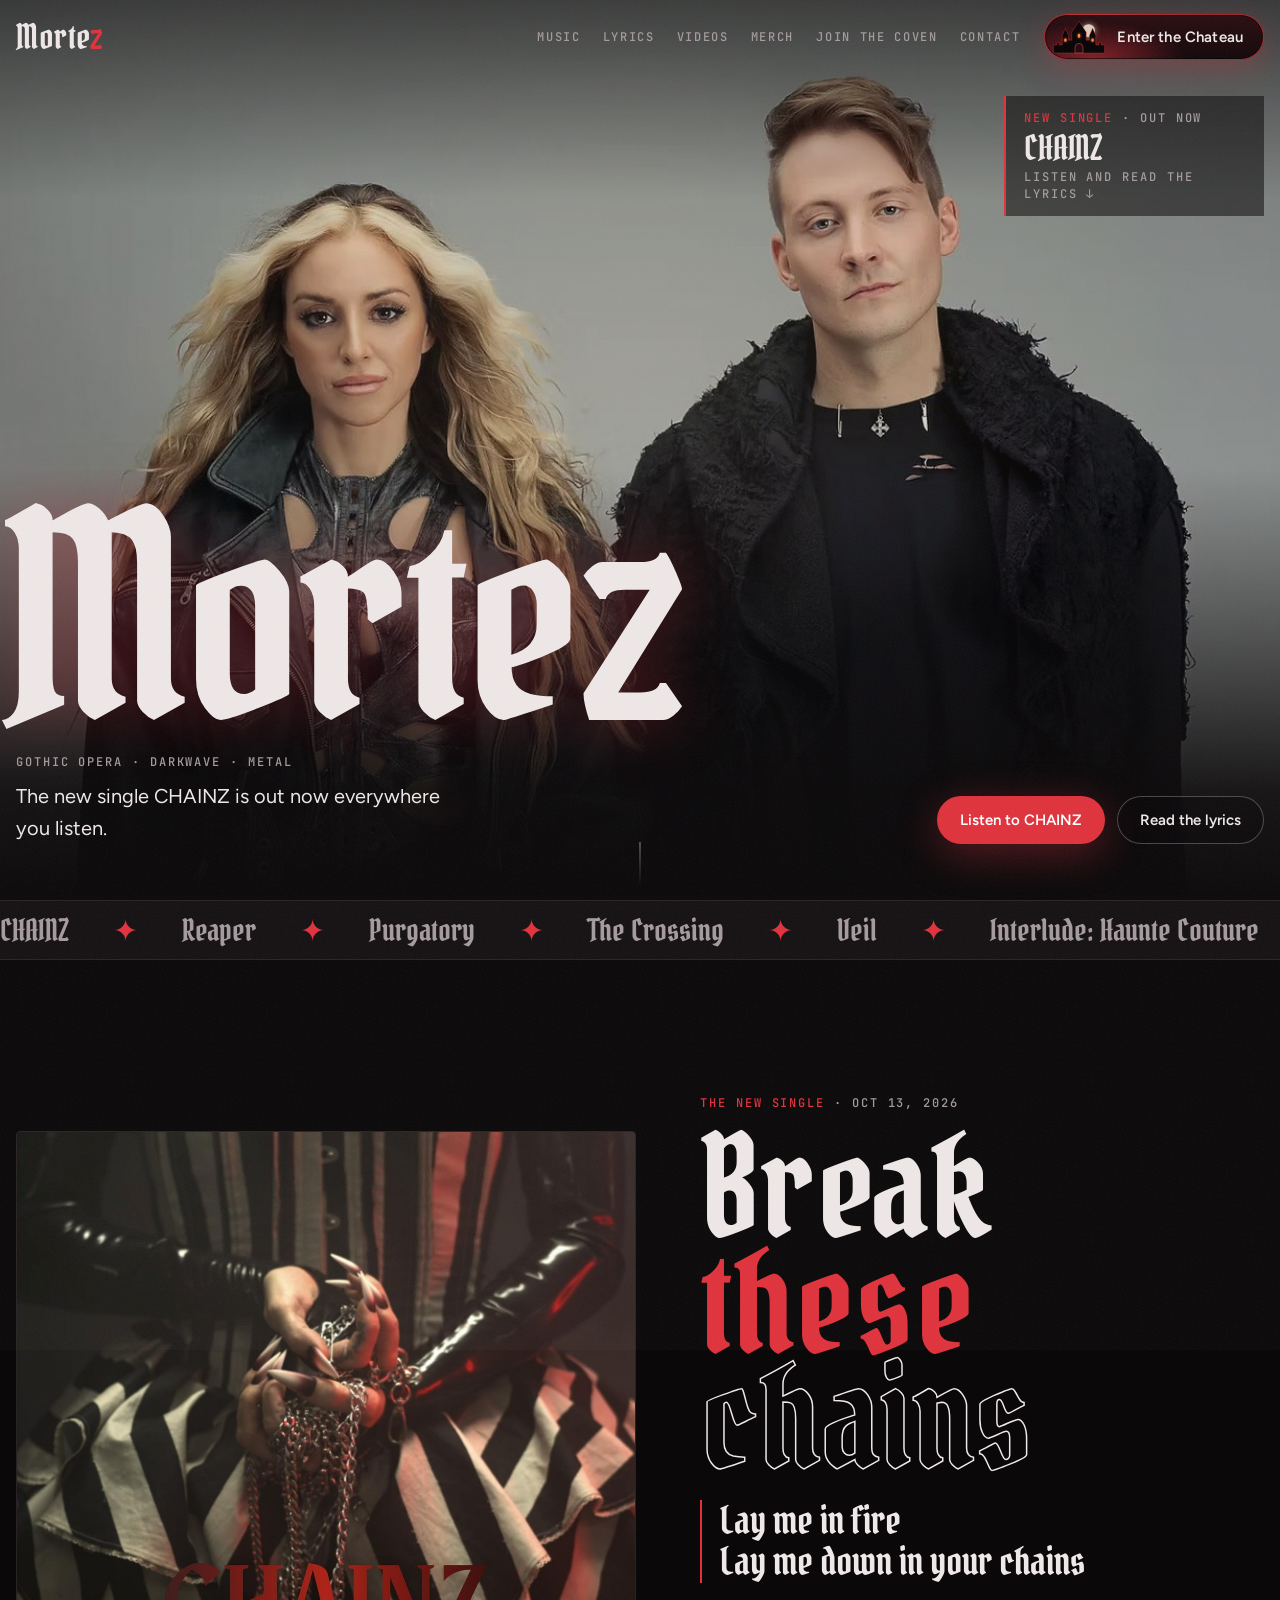
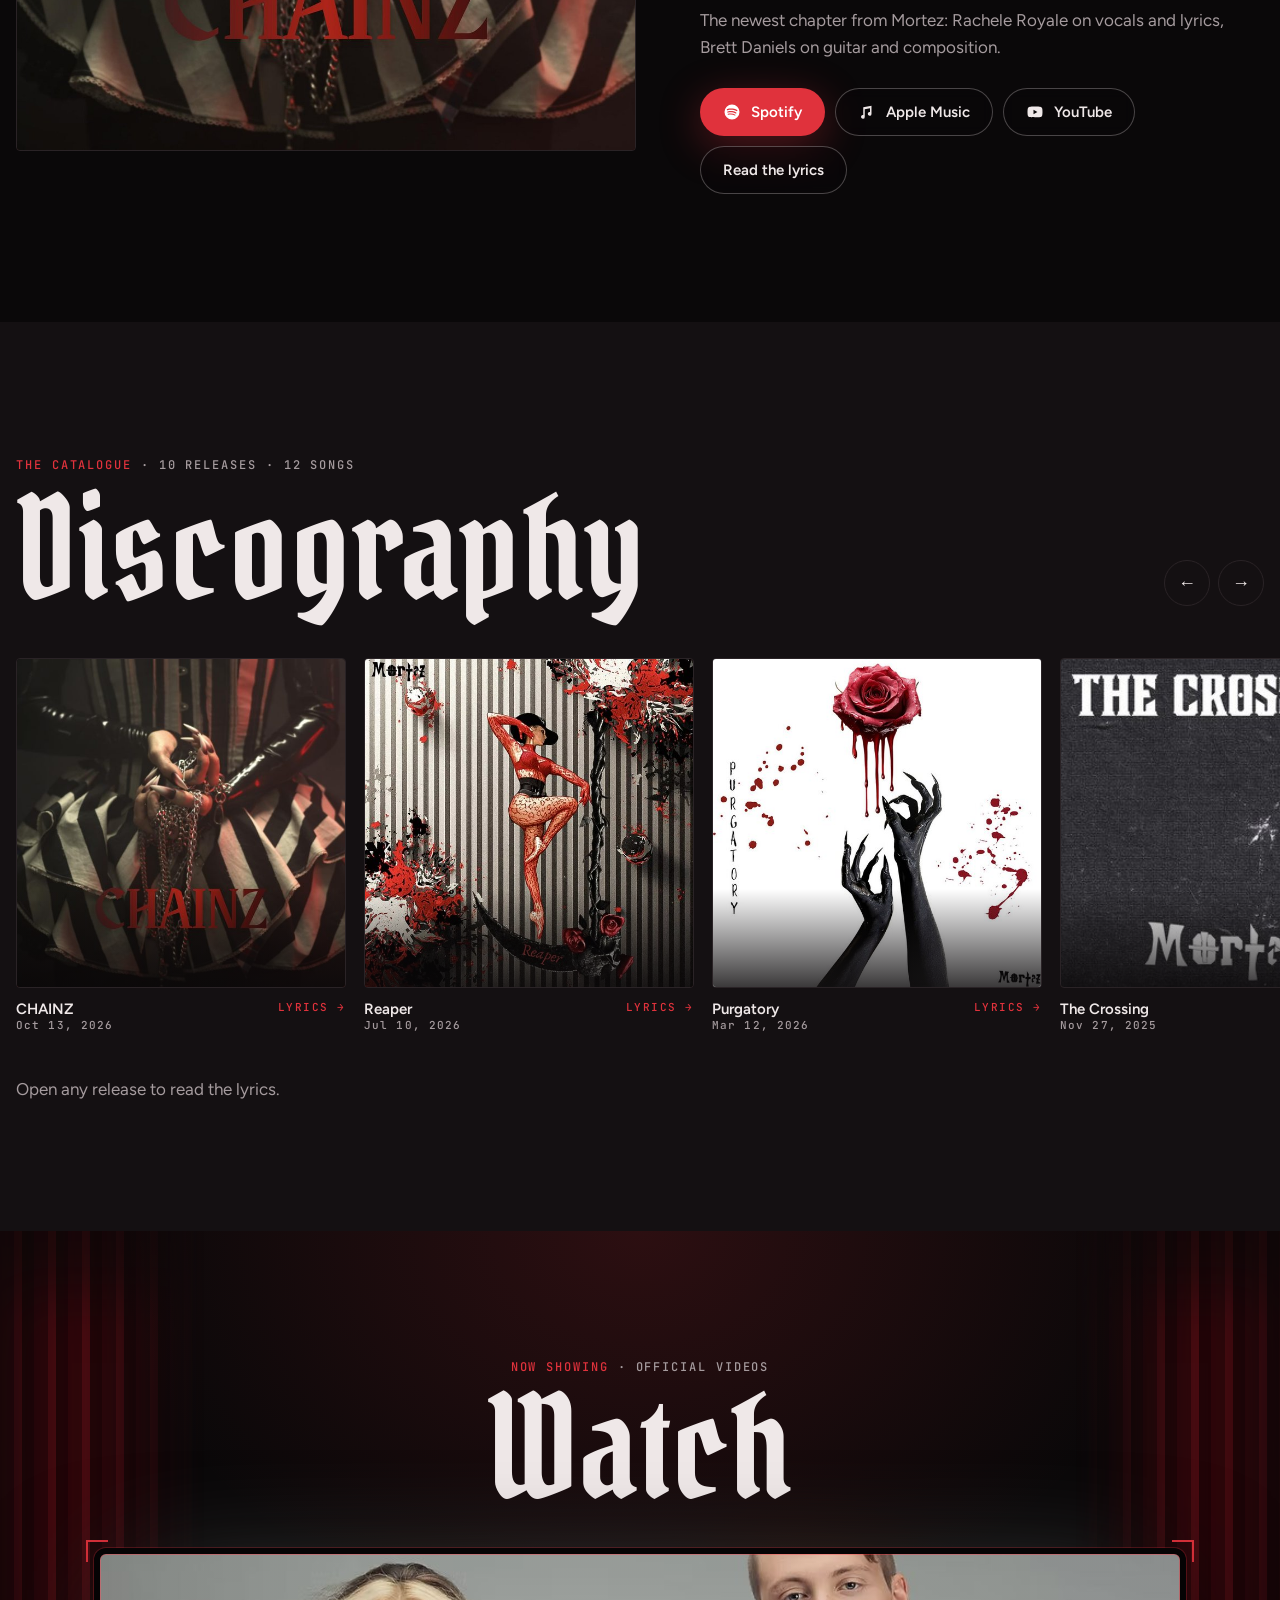
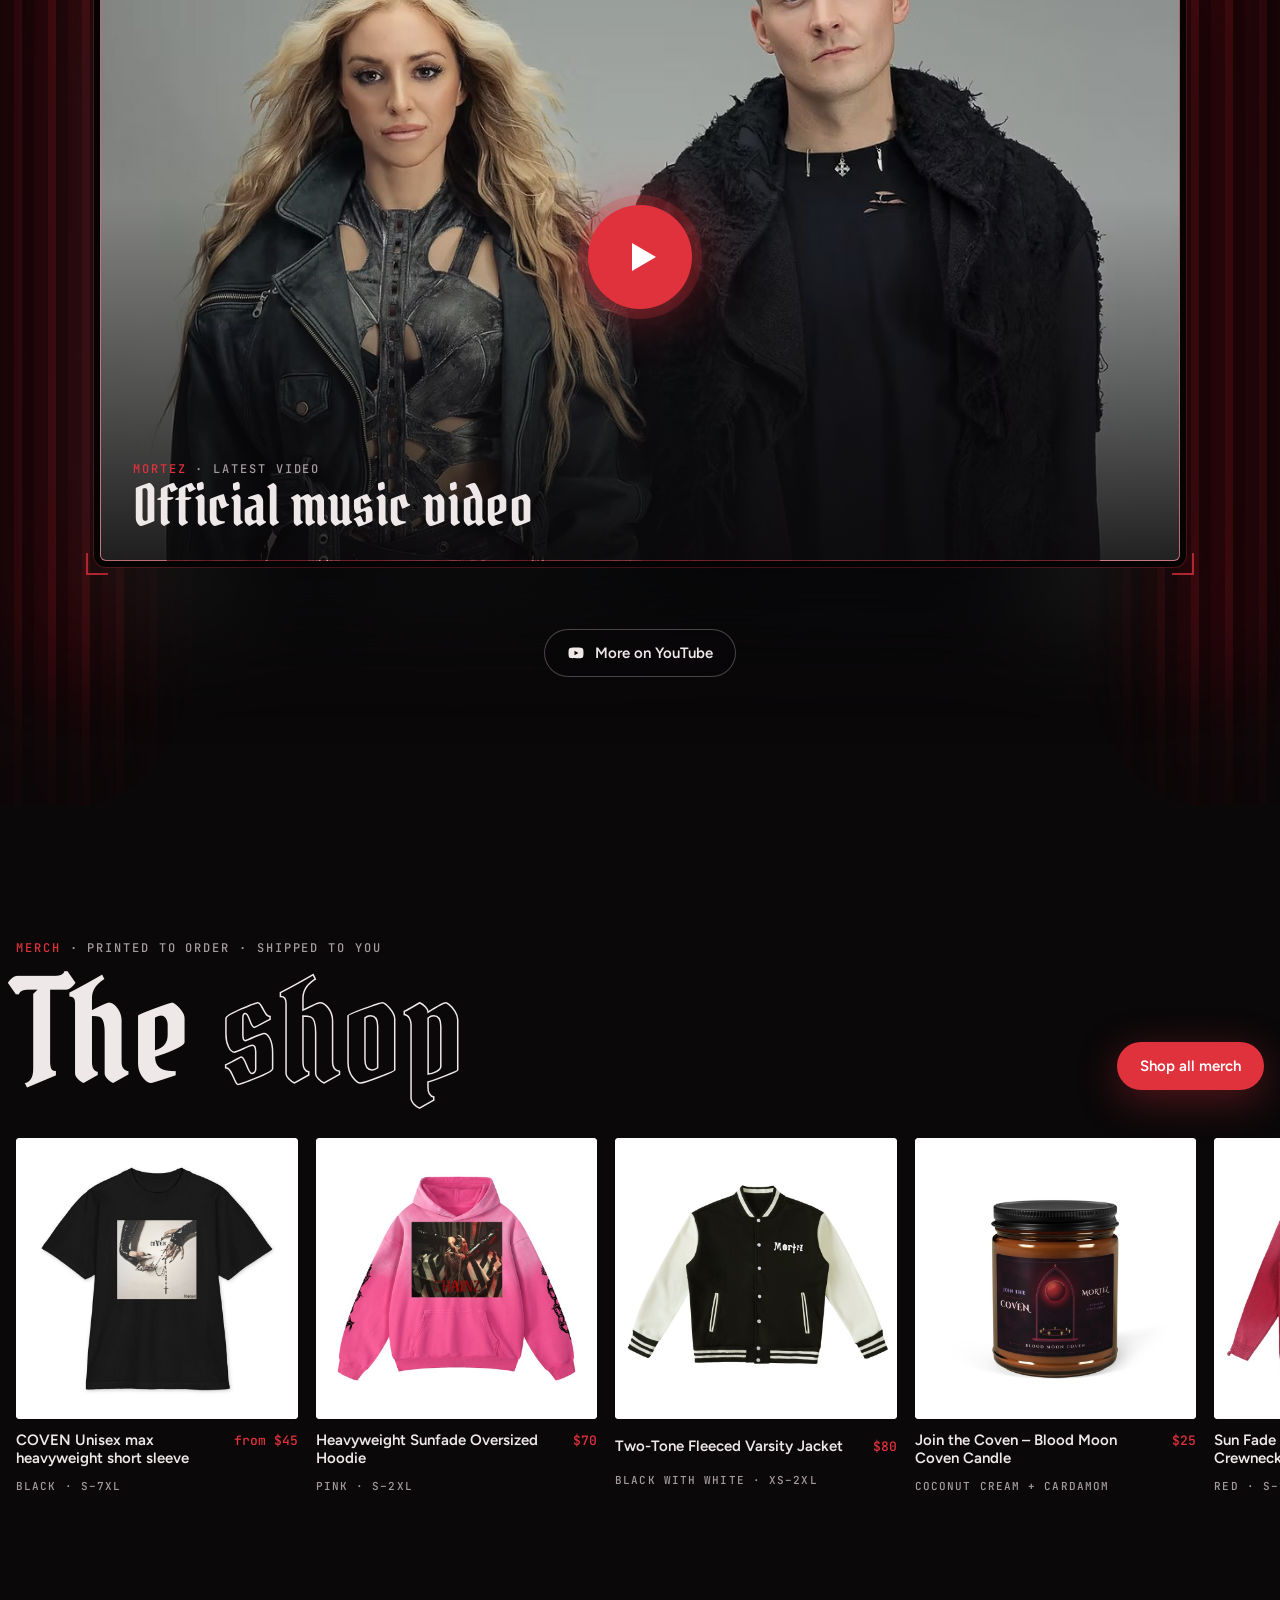
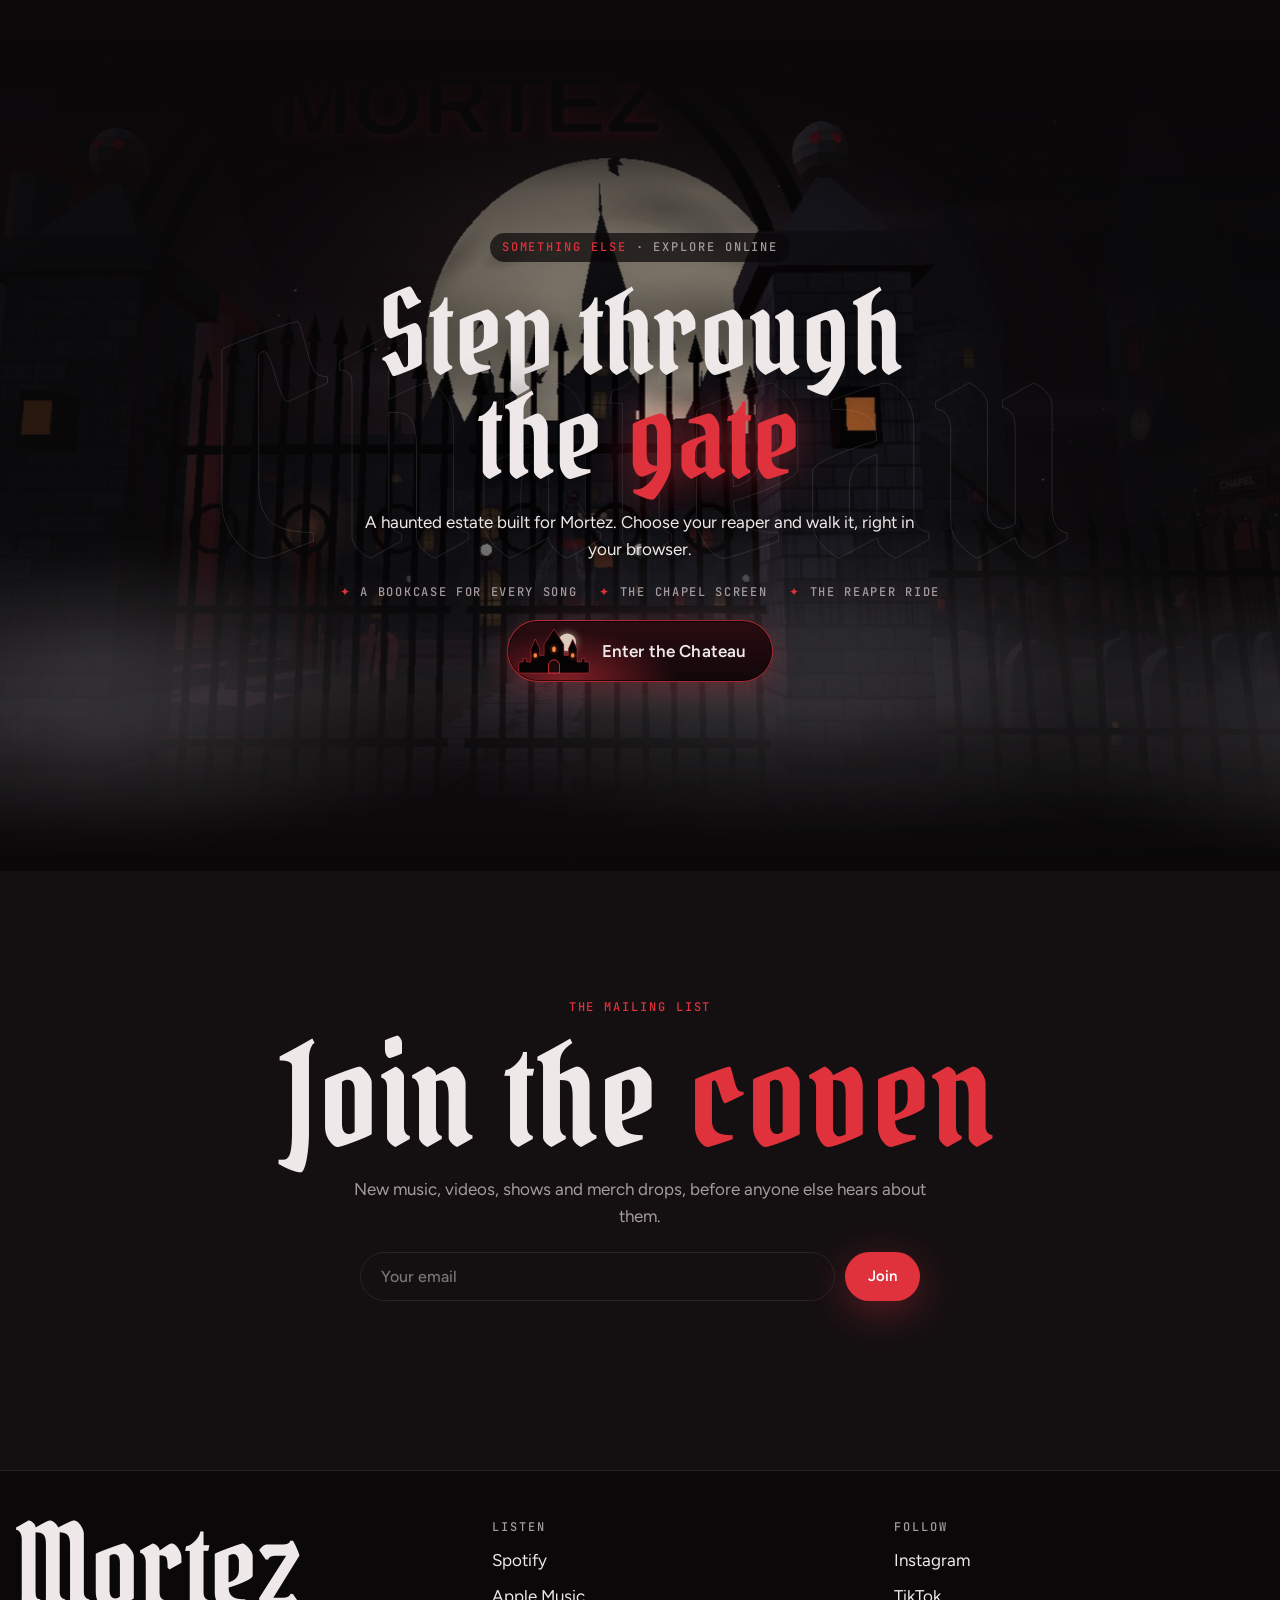
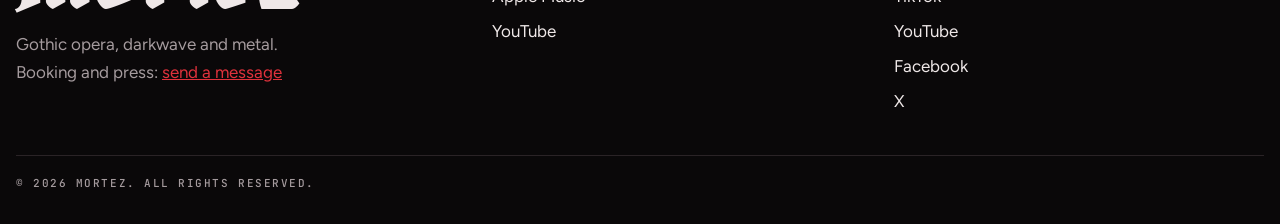
==== commit 5201270a: "Catalogue heading: Discography Co-Authored-By: Claude Opus 5.5 <noreply@anthropic.com> Claude-Sessio" ====
--- a/site/index.html
+++ b/site/index.html
@@ -322,7 +322,7 @@
 
   <section class="band raised" id="lyrics">
     <div class="wrap sec-head">
-      <div><span class="label"><b>The catalogue</b> · 10 releases · 12 songs</span><h2 class="stack" style="margin-top:14px">Every <em>word</em></h2></div>
+      <div><span class="label"><b>The catalogue</b> · 10 releases · 12 songs</span><h2 class="stack" style="margin-top:14px">Discography</h2></div>
       <div class="rail-ctl"><button type="button" id="railPrev" aria-label="Scroll back">←</button><button type="button" id="railNext" aria-label="Scroll on">→</button></div>
     </div>
     <div class="rail-wrap"><div class="rail" id="rail" aria-label="Releases, newest first"></div></div>
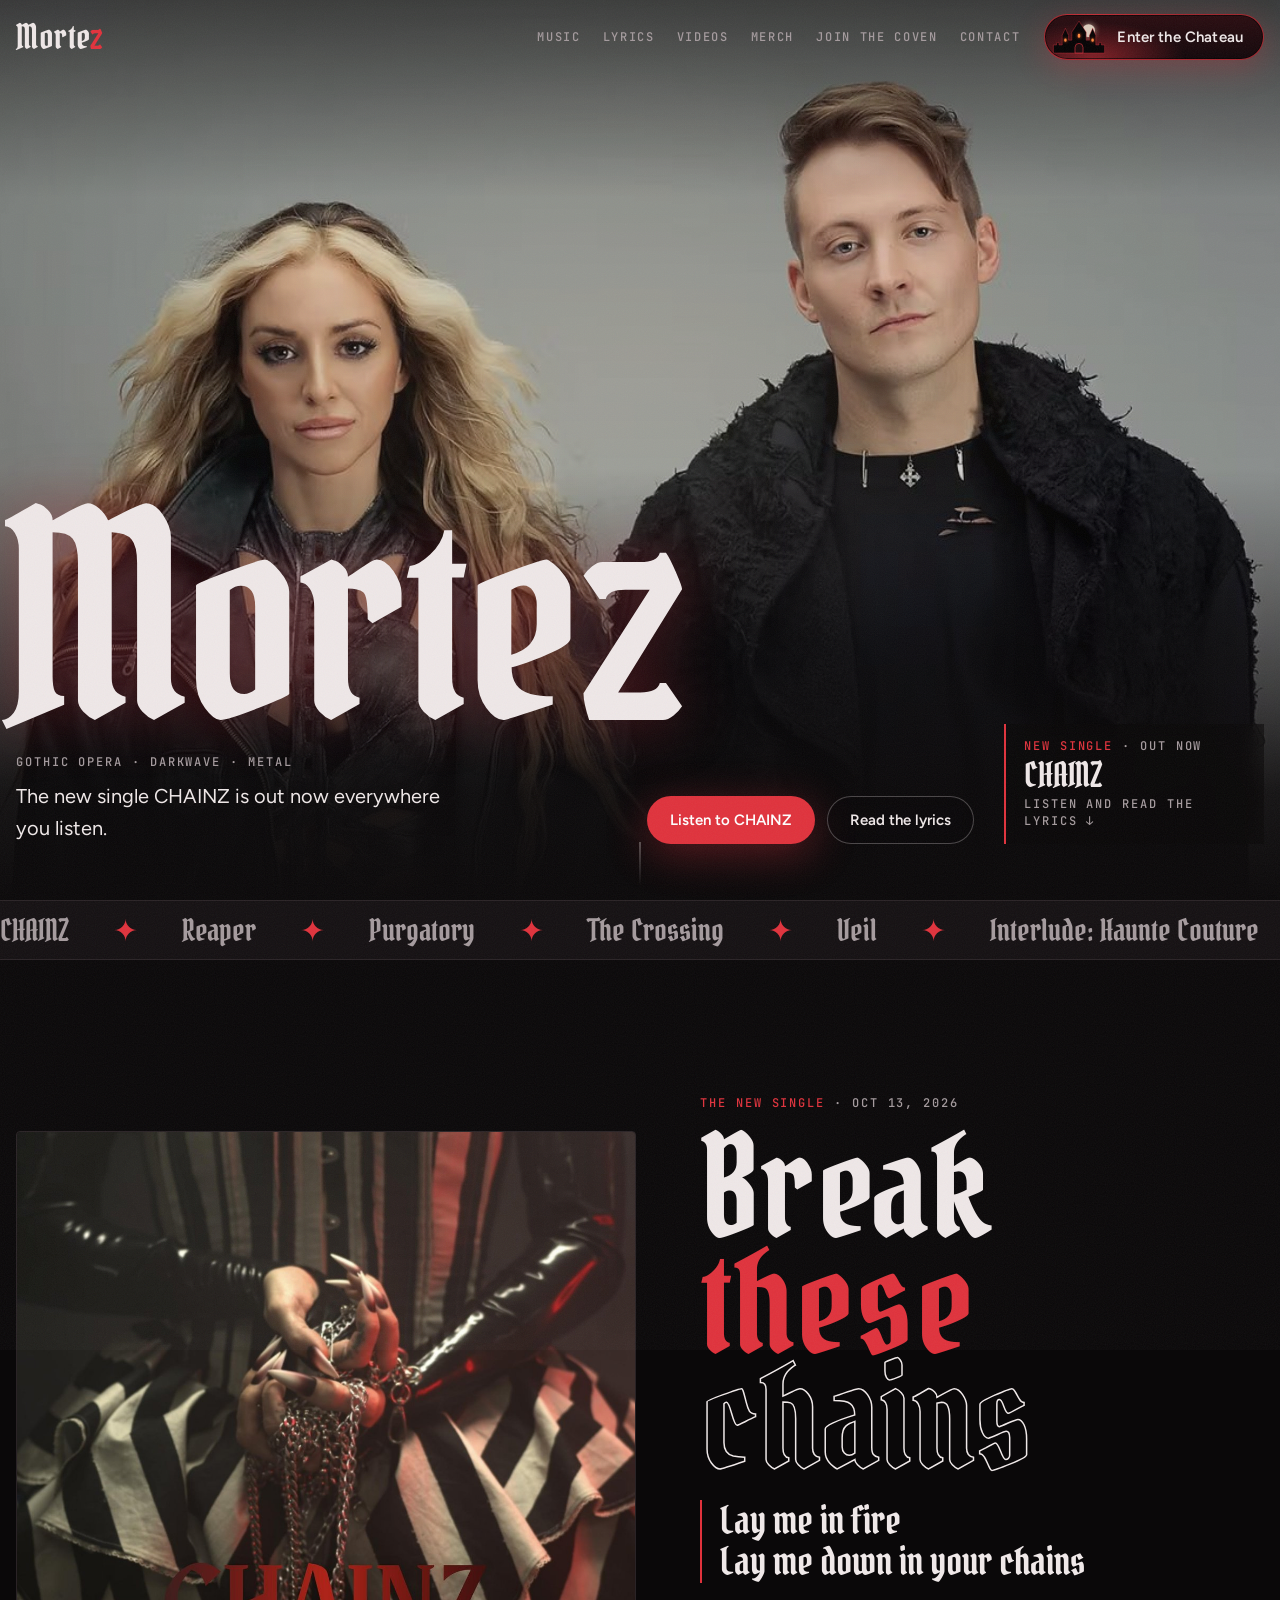
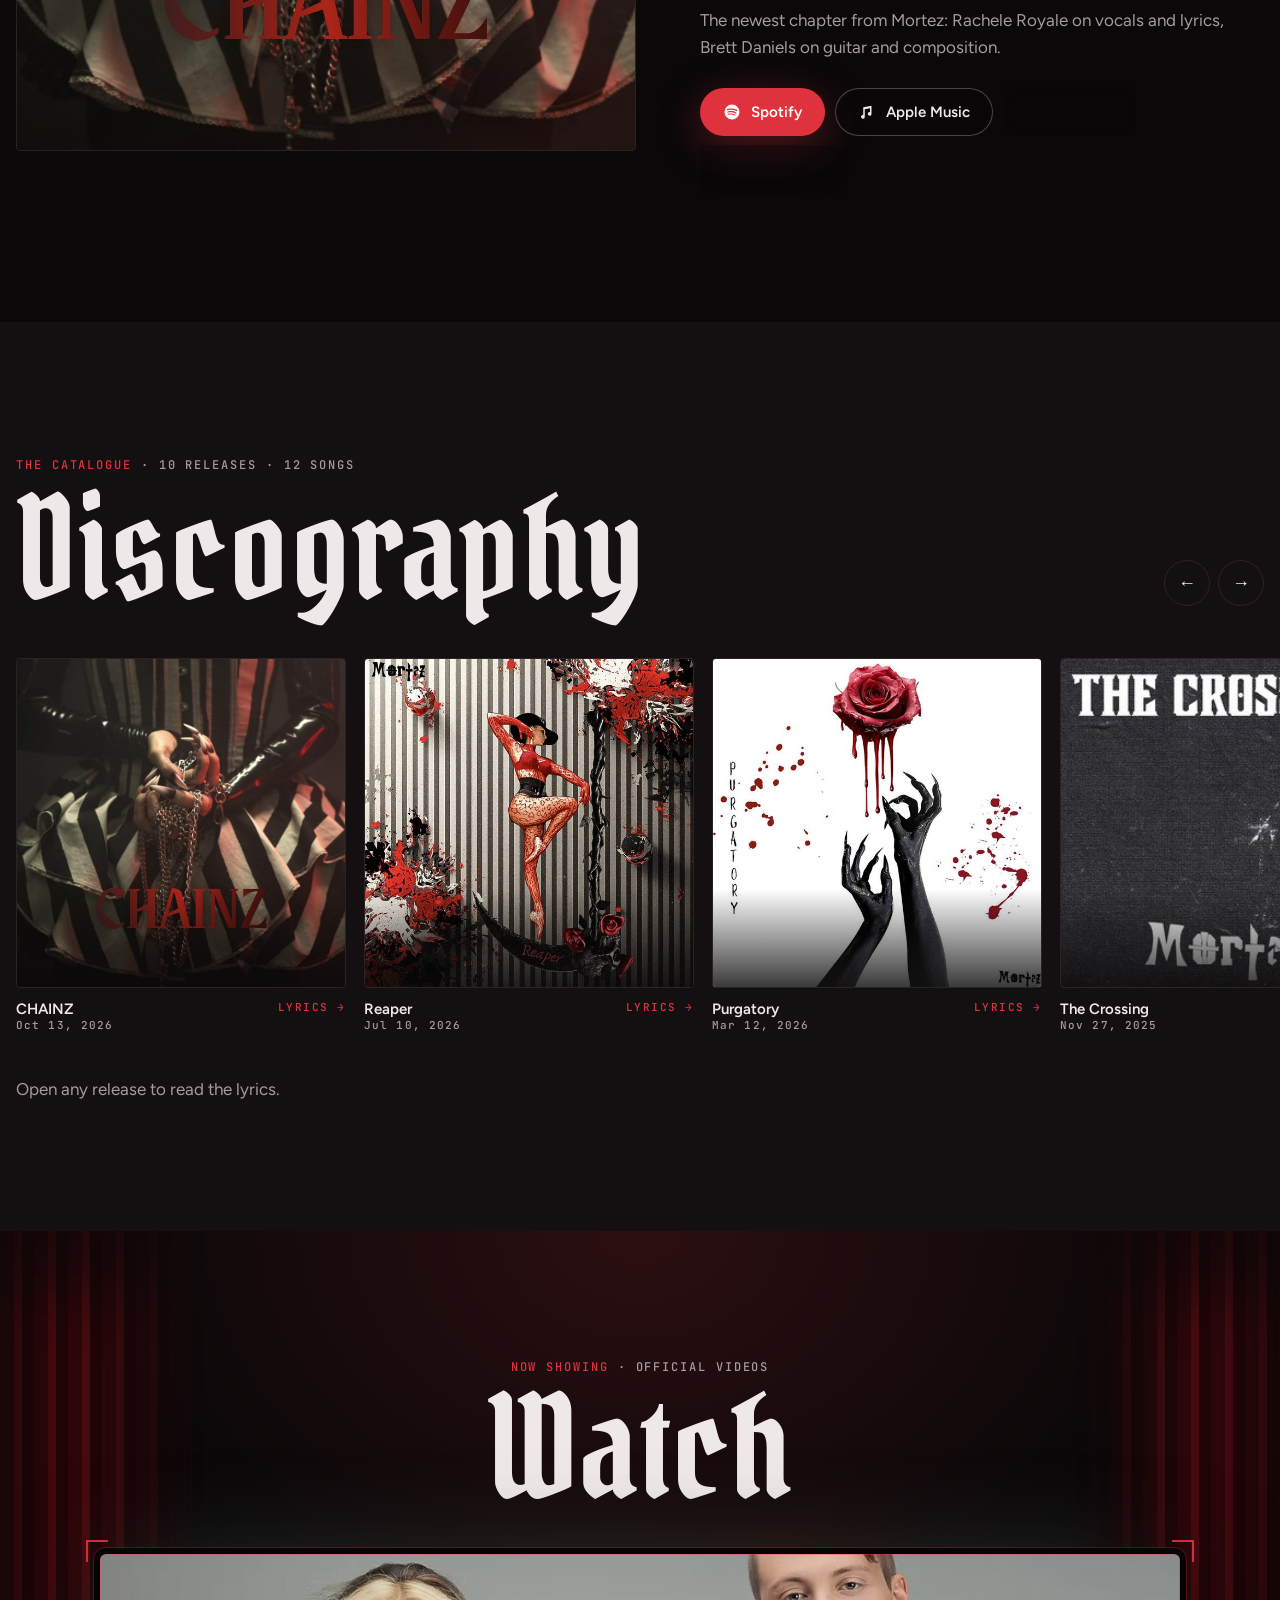
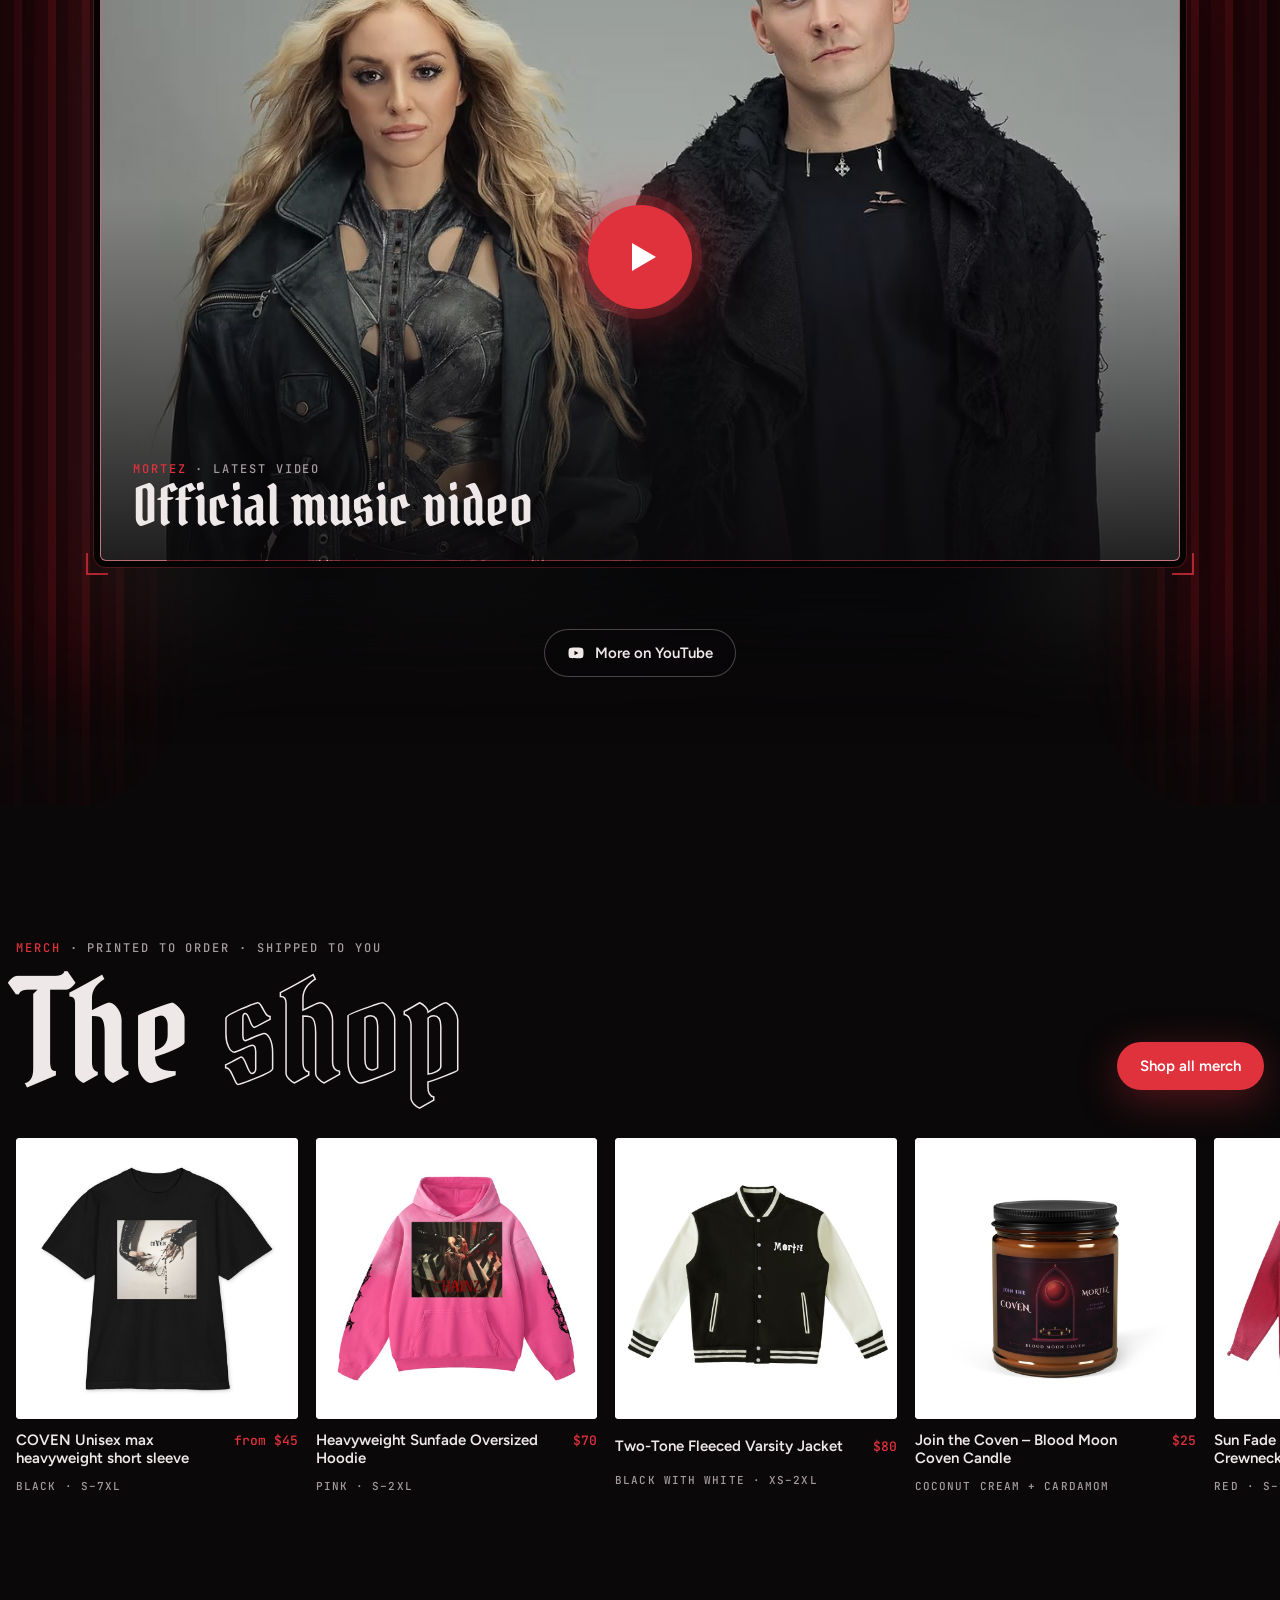
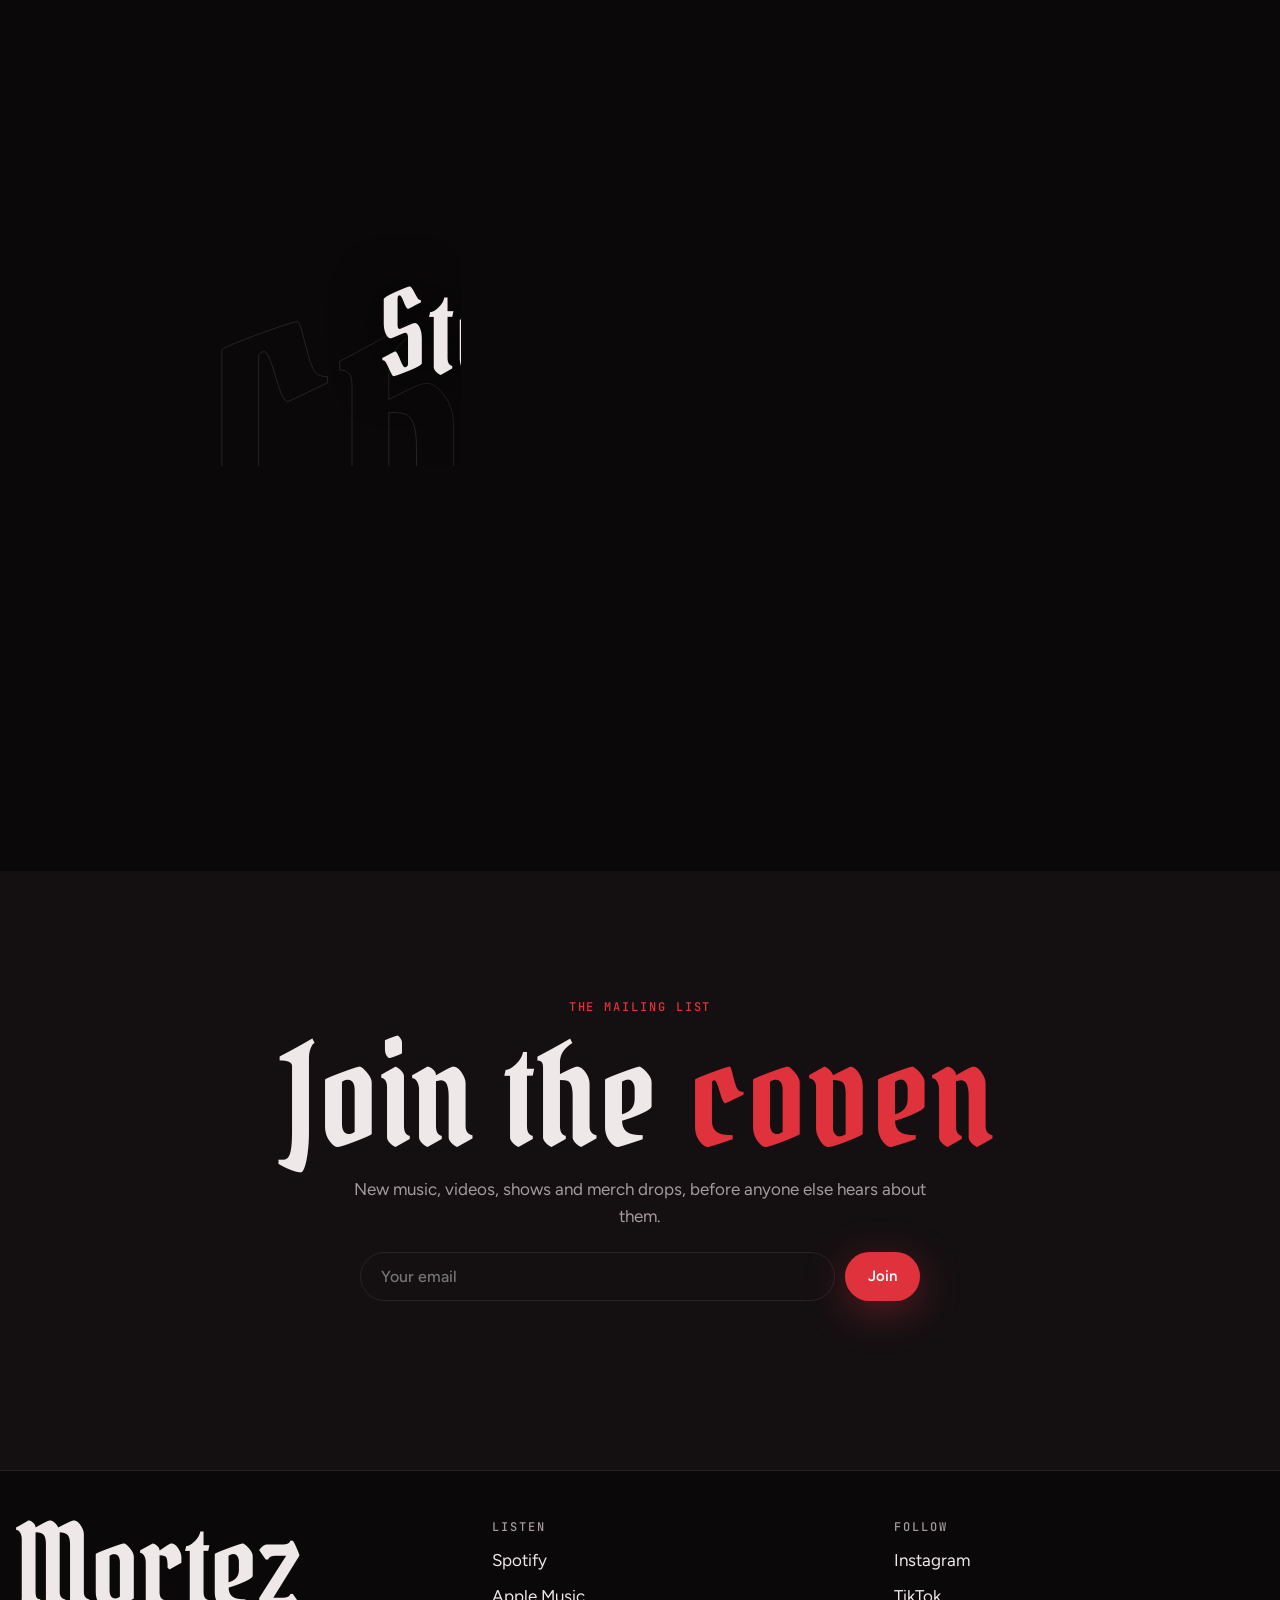
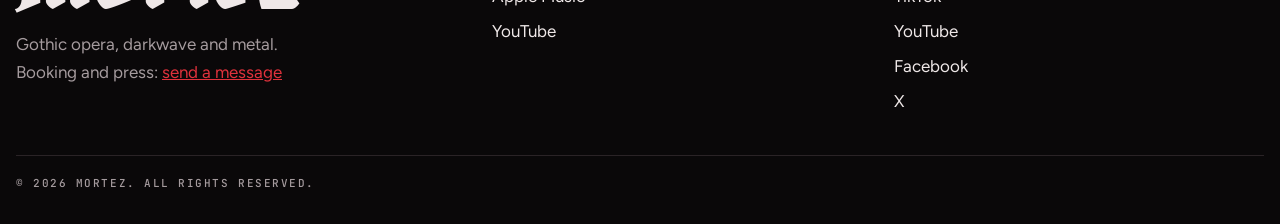
==== commit 8d3f0de1: "Room chat in the live world (filtered, rate limited, tap a name to mute, hide button); hero locked t" ====
--- a/site/index.html
+++ b/site/index.html
@@ -78,9 +78,13 @@
 }
 
 /* ---------- hero: the gate ---------- */
-.hero { position: relative; height: min(100svh, 980px); min-height: 620px; overflow: hidden; isolation: isolate; display: flex; align-items: flex-end; }
-.hero-img { position: absolute; inset: -4%; background: #0a0809 url("media/hero.jpg") center 4% / cover no-repeat; filter: brightness(.82) contrast(1.05); inset: 0 !important; animation: none !important; animation: drift 38s ease-in-out infinite alternate; z-index: -3; }
-@media (max-aspect-ratio: 1/1) { .hero-img { inset: 0 0 auto; height: calc(100vw * .845 + env(safe-area-inset-top, 0px)); background-size: cover; background-position: center bottom; animation: none; -webkit-mask-image: linear-gradient(#000 70%, transparent); mask-image: linear-gradient(#000 70%, transparent); } }
+/* The hero is locked to one composition: the photo is always scaled to the hero's HEIGHT the way it looks on a laptop
+   (image height = 1.356 × hero height), so Rachele's and Brett's faces sit in the same place on every screen and the
+   MORTEZ title (sized by height too) stays below them. Wider screens show studio grey either side instead of zooming in. */
+.hero { position: relative; height: 100svh; min-height: 620px; background: radial-gradient(ellipse 60% 85% at 50% 22%, #5f6165, #34353a 55%, #121114); --photo-w: 160svh; overflow: hidden; isolation: isolate; display: flex; align-items: flex-end; }
+.hero-img { position: absolute; top: 0; bottom: 0; left: 50%; width: max(100%, var(--photo-w)); transform: translateX(-50%); background: url("media/hero.jpg") center 4% / cover no-repeat; filter: brightness(.82) contrast(1.05); z-index: -3; }
+@media (min-aspect-ratio: 8/5) { .hero-img { width: var(--photo-w); -webkit-mask-image: linear-gradient(90deg, transparent, #000 10%, #000 90%, transparent); mask-image: linear-gradient(90deg, transparent, #000 10%, #000 90%, transparent); } }
+@media (max-aspect-ratio: 1/1) { .hero-img { left: 0; width: 100%; transform: none; bottom: auto; height: calc(100vw * .845 + env(safe-area-inset-top, 0px)); background-size: cover; background-position: center bottom; animation: none; -webkit-mask-image: linear-gradient(#000 70%, transparent); mask-image: linear-gradient(#000 70%, transparent); } }
 @keyframes drift { from { transform: scale(1.04) translate(0, 0) } to { transform: scale(1.14) translate(-1.5%, 1%) } }
 .hero::before { content: ""; position: absolute; inset: 0; z-index: -2; background: radial-gradient(ellipse 60% 50% at var(--mx, 50%) var(--my, 40%), rgba(255,210,170,.10), transparent 70%), linear-gradient(180deg, rgba(10,8,9,.55) 0%, rgba(10,8,9,0) 22%, rgba(10,8,9,0) 52%, rgba(10,8,9,.92) 88%, var(--night) 100%); }
 .fog { position: absolute; left: -20%; right: -20%; height: 46%; bottom: 8%; z-index: -1; pointer-events: none; opacity: .55; background: radial-gradient(ellipse 30% 40% at 20% 60%, rgba(200,195,205,.35), transparent 70%), radial-gradient(ellipse 35% 45% at 60% 55%, rgba(200,195,205,.28), transparent 70%), radial-gradient(ellipse 28% 38% at 92% 65%, rgba(200,195,205,.3), transparent 70%); filter: blur(18px); animation: fog 26s linear infinite alternate; }
@@ -89,15 +93,17 @@
 .flash { position: absolute; inset: 0; z-index: -1; background: #dfe6ff; opacity: 0; mix-blend-mode: overlay; pointer-events: none; animation: lightning 11s infinite; }
 @keyframes lightning { 0%, 86%, 100% { opacity: 0 } 87% { opacity: .55 } 88% { opacity: .05 } 89.5% { opacity: .7 } 92% { opacity: 0 } }
 .hero-inner { width: 100%; padding-bottom: clamp(28px, 5vw, 56px); }
-.hero-word { font: 400 clamp(72px, 22vw, 360px)/.78 var(--display); letter-spacing: -.01em; margin: 0 0 18px -.04em; text-shadow: 0 0 60px rgba(224,50,60,.35); }
+.hero-word { font: 400 clamp(72px, min(22vw, 35svh), 640px)/.78 var(--display); letter-spacing: -.01em; margin: 0 0 18px -.04em; text-shadow: 0 0 60px rgba(224,50,60,.35); }
 .hero-row { display: flex; flex-wrap: wrap; align-items: flex-end; justify-content: space-between; gap: 22px; }
 .hero-row p { margin: 6px 0 0; max-width: 34ch; font-size: clamp(17px, 1.6vw, 20px); color: var(--bone); }
 .hero-ctas { display: flex; flex-wrap: wrap; gap: 12px; }
-.callout { position: absolute; top: calc(env(safe-area-inset-top, 0px) + 96px); right: var(--gutter-r); display: grid; gap: 4px; padding: 14px 18px; border-left: 2px solid var(--blood); background: rgba(10,8,9,.55); backdrop-filter: blur(8px); text-decoration: none; max-width: 260px; }
+.callout { position: absolute; top: calc(env(safe-area-inset-top, 0px) + 96px); right: max(var(--gutter-r), calc((100vw - var(--photo-w)) / 2 + 16px)); display: grid; gap: 4px; padding: 14px 18px; border-left: 2px solid var(--blood); background: rgba(10,8,9,.55); backdrop-filter: blur(8px); text-decoration: none; max-width: 260px; }
 .callout strong { font: 400 34px/1 var(--display); }
 .callout:hover strong { color: var(--blood); }
 .scroll-cue { position: absolute; left: 50%; bottom: 14px; transform: translateX(-50%); width: 1px; height: 44px; background: linear-gradient(var(--bone), transparent); animation: cue 2.4s ease-in-out infinite; opacity: .6; }
 @keyframes cue { 0%, 100% { transform: translateX(-50%) scaleY(.4); transform-origin: top } 50% { transform: translateX(-50%) scaleY(1); transform-origin: top } }
+/* squarer screens (tablets, small windows): the callout moves down beside the buttons so it never sits on Brett */
+@media (max-aspect-ratio: 3/2) and (min-width: 701px) { .callout { top: auto; bottom: clamp(28px, 5vw, 56px); right: var(--gutter-r); } .hero-row { padding-right: 290px; } }
 @media (max-width: 700px) { .hero { flex-direction: column; justify-content: flex-end; align-items: stretch; } .callout { position: static; align-self: flex-start; margin: 0 0 18px var(--gutter); } .scroll-cue { display: none; } }
 
 /* the fog curtain when you enter the Chateau */
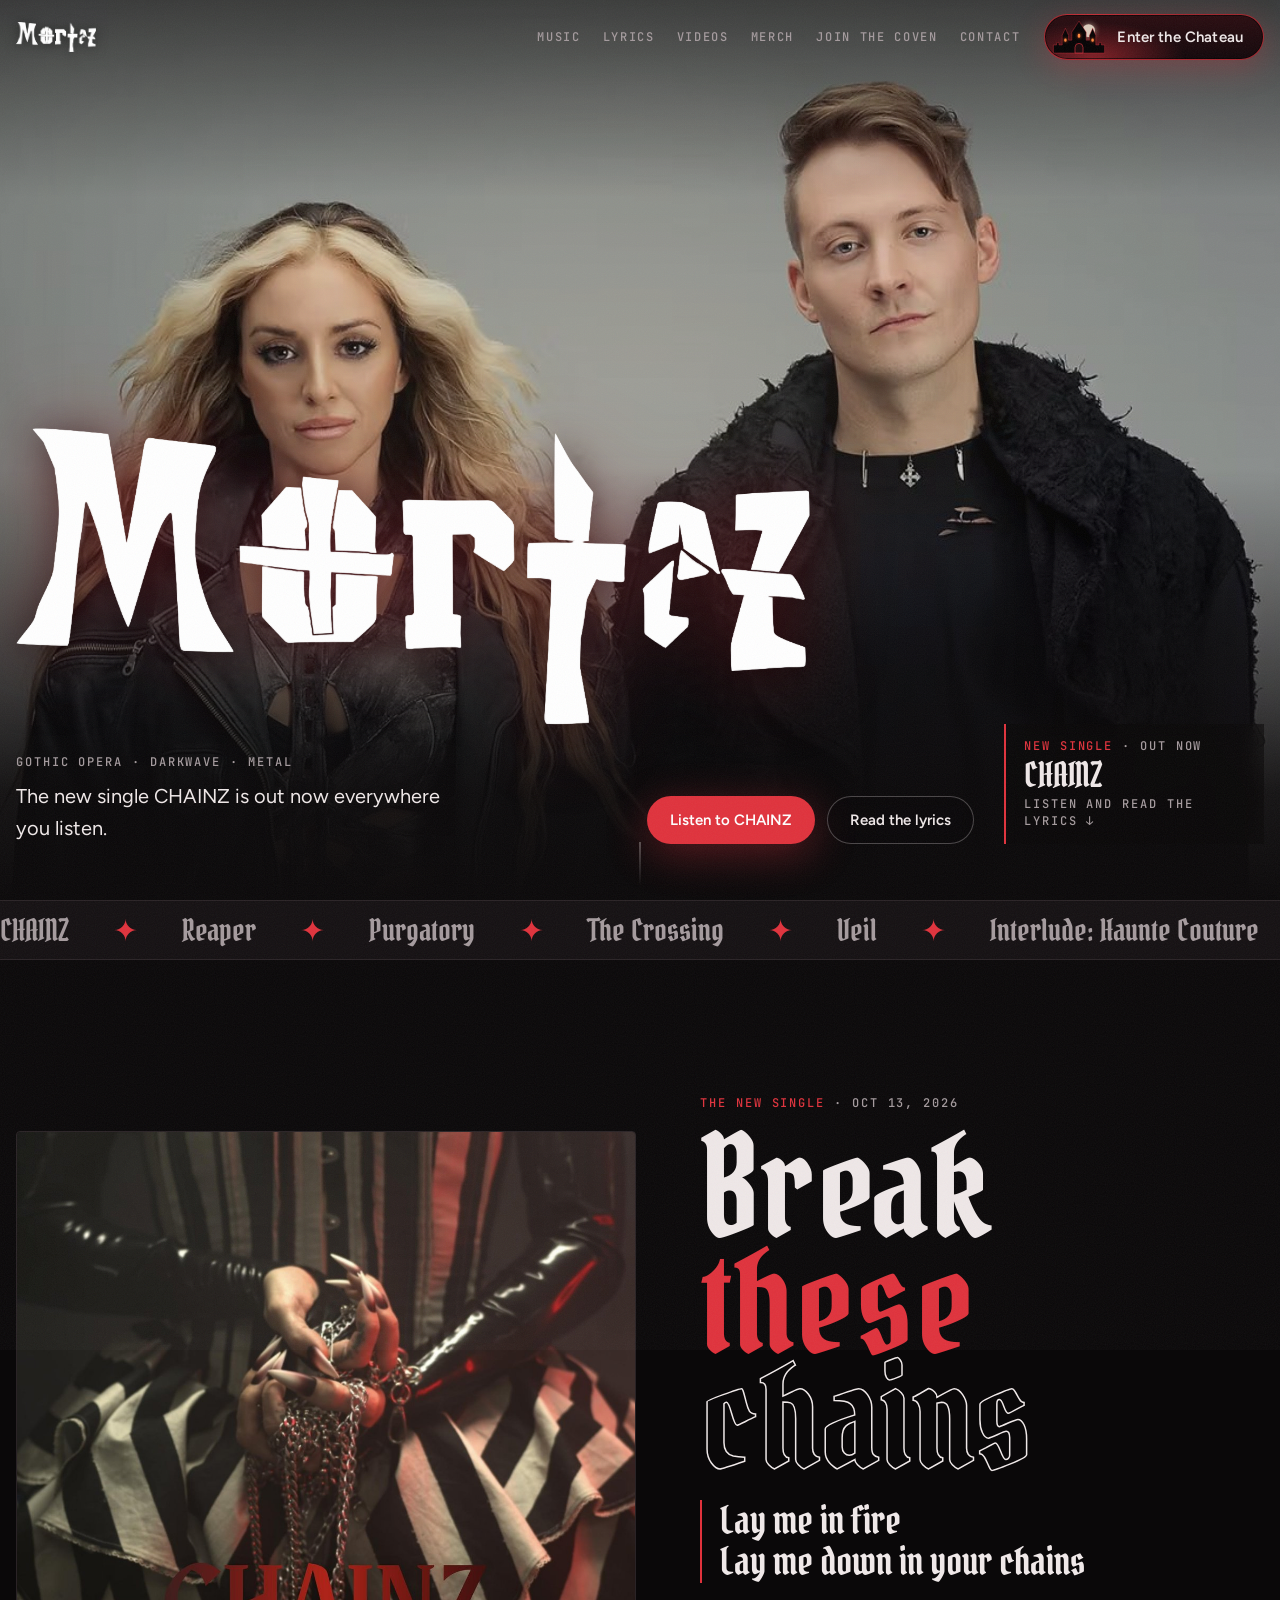
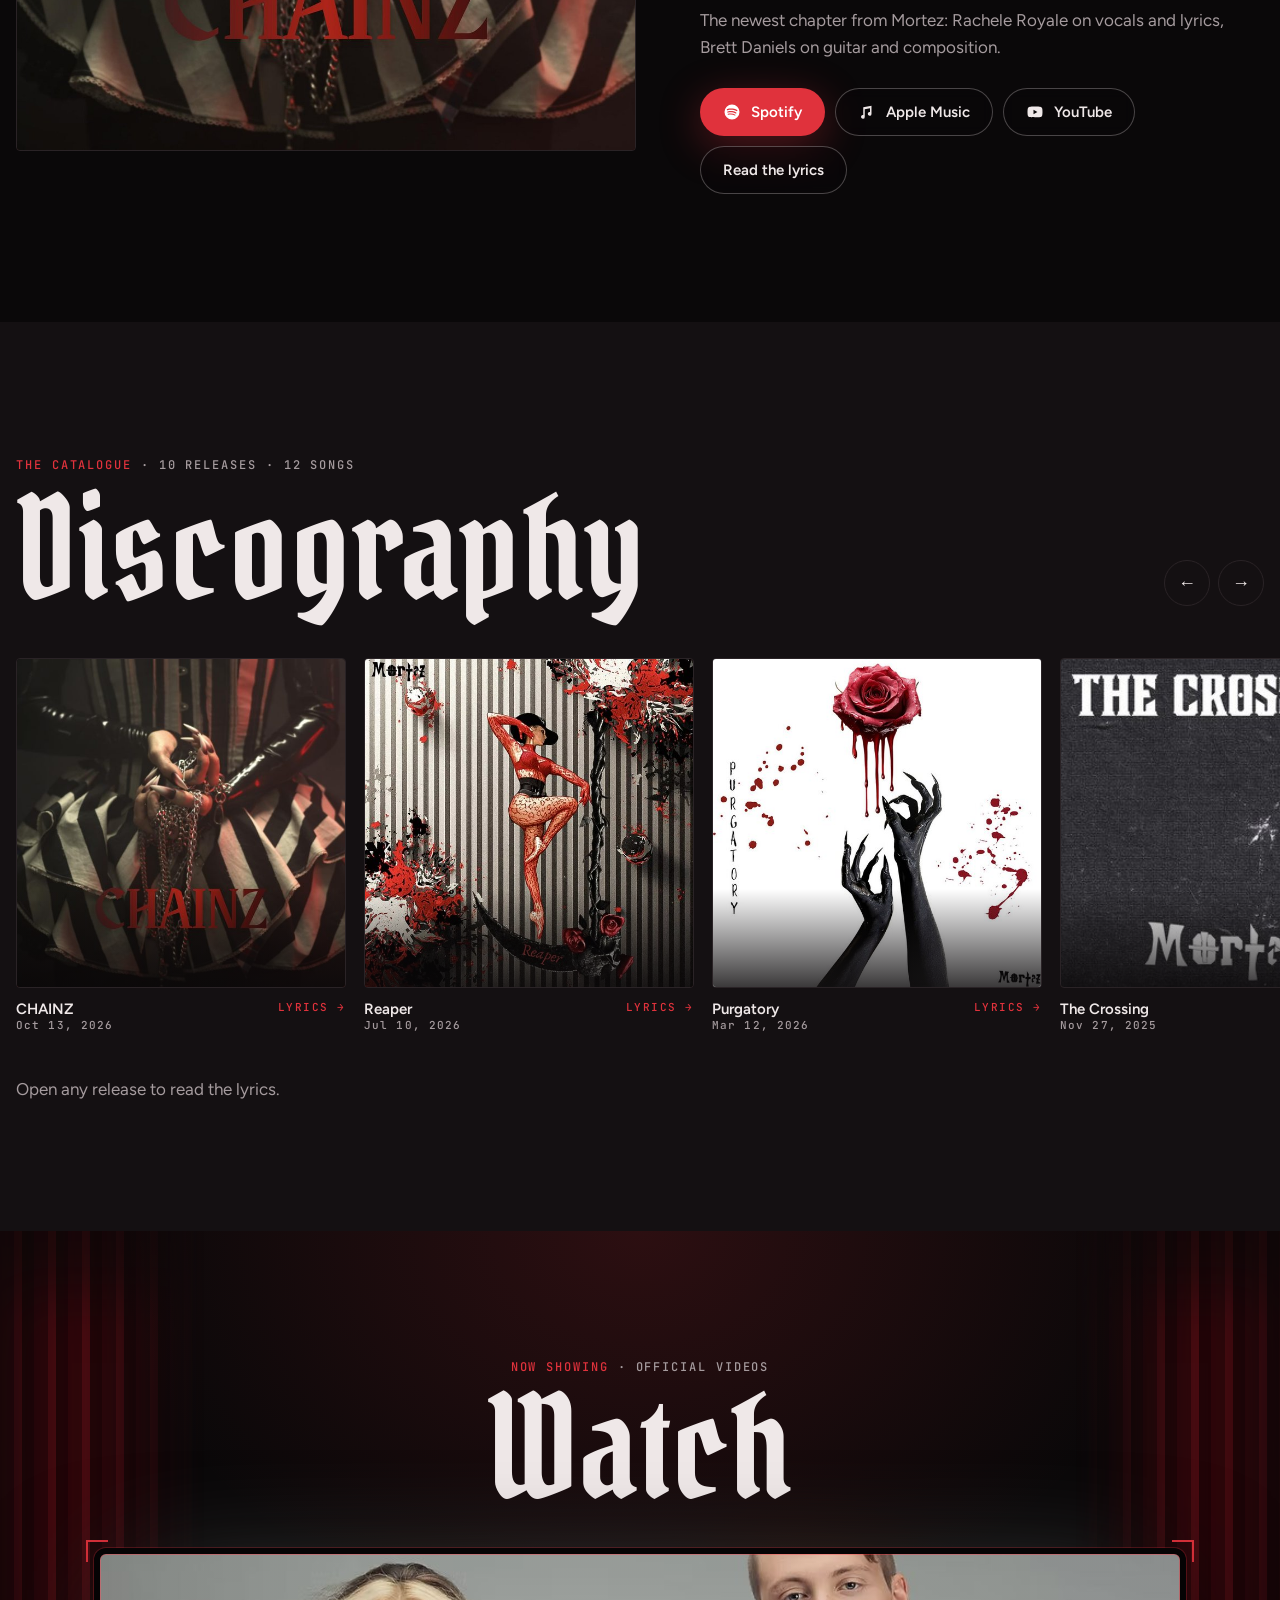
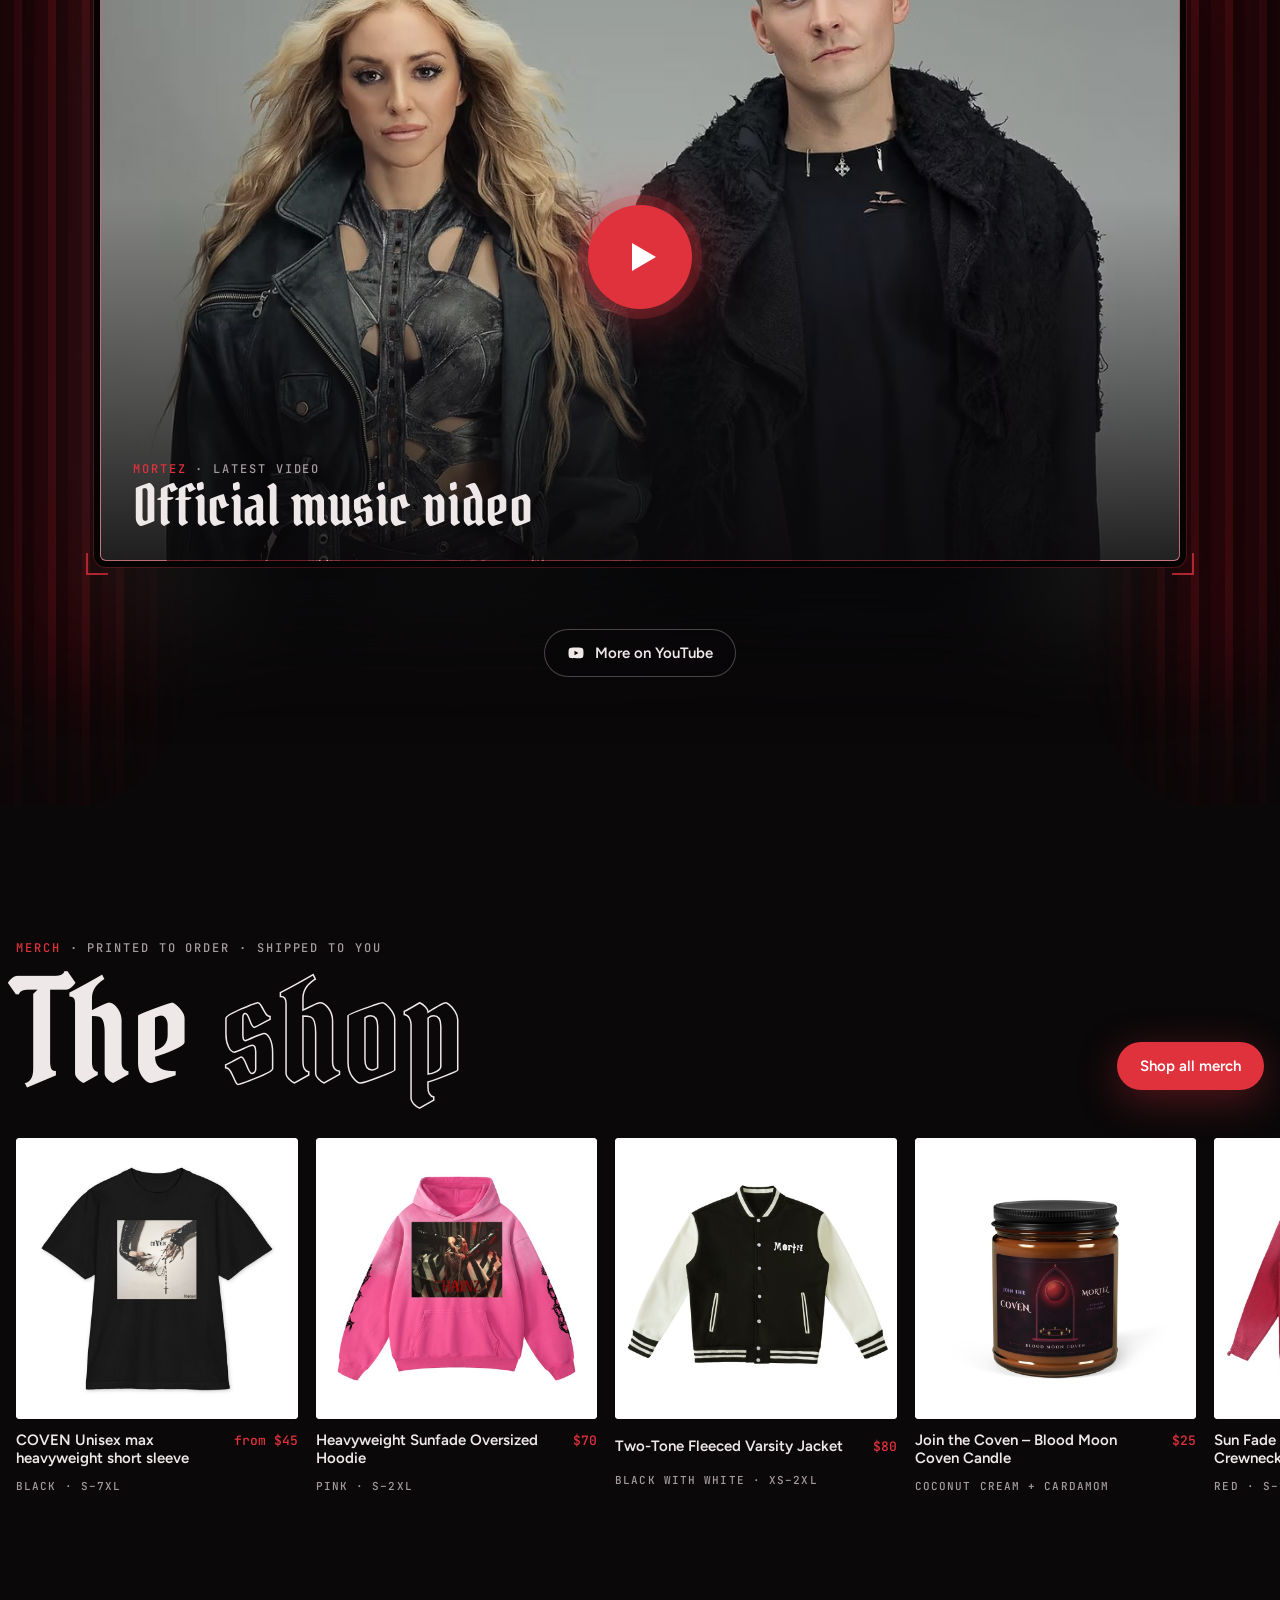
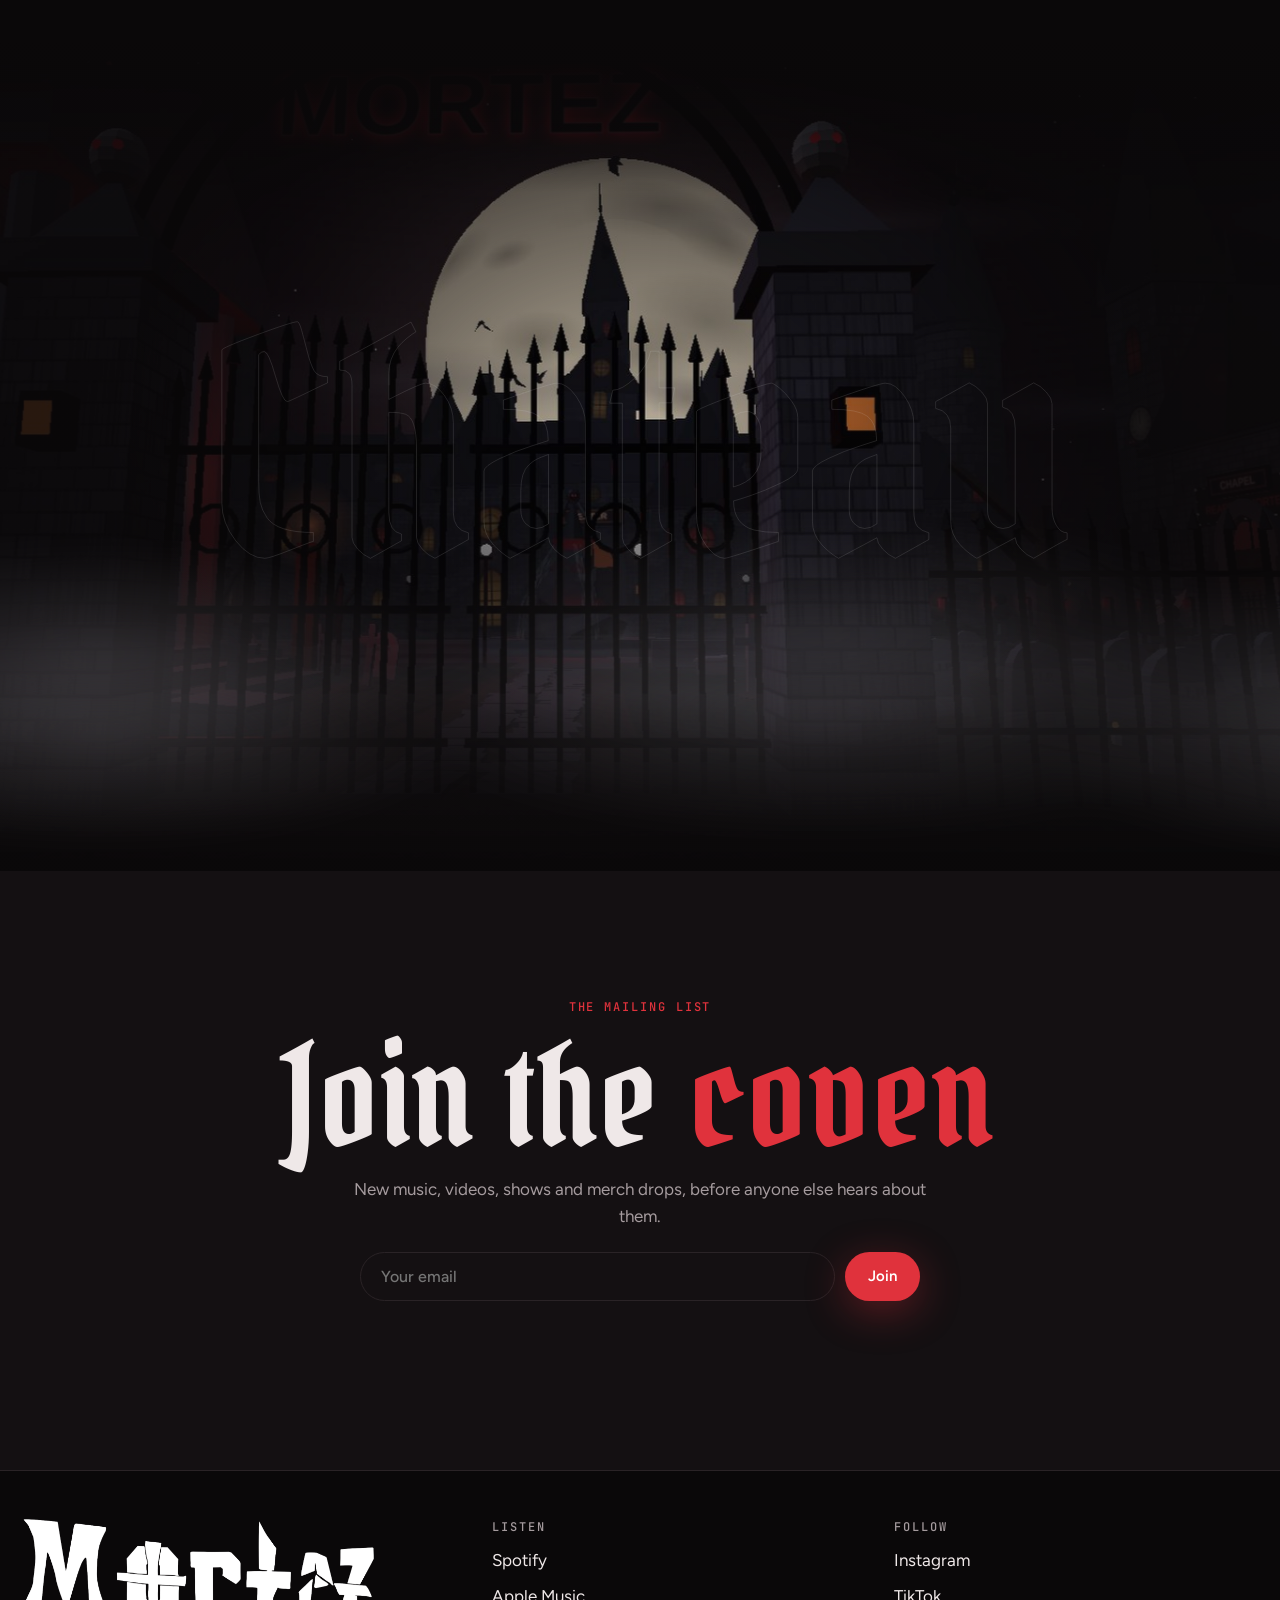
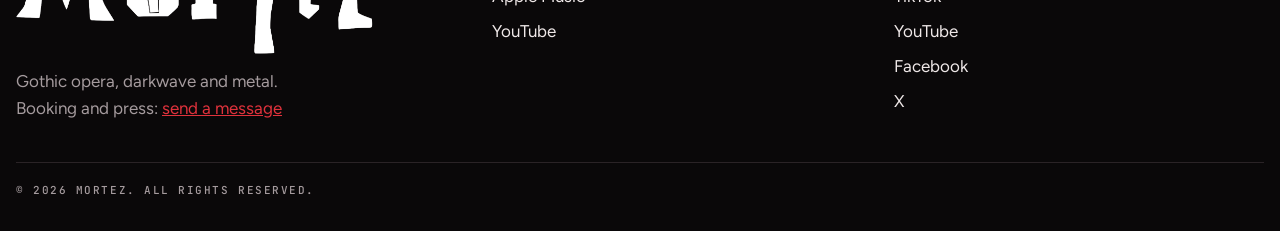
==== commit 10cc663a: "Use the band's Mortez logo for the header, hero and footer wordmarks Co-Authored-By: Claude Opus 5.5" ====
--- a/site/index.html
+++ b/site/index.html
@@ -65,6 +65,7 @@
 .top .wrap { display: flex; align-items: center; gap: 24px; padding-block: 14px; }
 .mark { font: 400 34px/1 var(--display); text-decoration: none; letter-spacing: .02em; }
 .mark span { color: var(--blood); }
+.mark img { display: block; height: 30px; width: auto; filter: drop-shadow(0 1px 6px rgba(0,0,0,.5)); }
 .nav { display: flex; gap: 22px; margin-left: auto; }
 .nav a { font: 500 12px var(--mono); letter-spacing: .14em; text-transform: uppercase; text-decoration: none; color: var(--ash); transition: color .2s; }
 .nav a:hover { color: var(--bone); }
@@ -93,7 +94,8 @@
 .flash { position: absolute; inset: 0; z-index: -1; background: #dfe6ff; opacity: 0; mix-blend-mode: overlay; pointer-events: none; animation: lightning 11s infinite; }
 @keyframes lightning { 0%, 86%, 100% { opacity: 0 } 87% { opacity: .55 } 88% { opacity: .05 } 89.5% { opacity: .7 } 92% { opacity: 0 } }
 .hero-inner { width: 100%; padding-bottom: clamp(28px, 5vw, 56px); }
-.hero-word { font: 400 clamp(72px, min(22vw, 35svh), 640px)/.78 var(--display); letter-spacing: -.01em; margin: 0 0 18px -.04em; text-shadow: 0 0 60px rgba(224,50,60,.35); }
+.hero-word { margin: 0 0 22px; line-height: 0; }
+.hero-word img { display: block; width: clamp(240px, min(62vw, 92svh), 1500px); height: auto; filter: drop-shadow(0 0 40px rgba(224,50,60,.35)) drop-shadow(0 4px 18px rgba(0,0,0,.6)); }
 .hero-row { display: flex; flex-wrap: wrap; align-items: flex-end; justify-content: space-between; gap: 22px; }
 .hero-row p { margin: 6px 0 0; max-width: 34ch; font-size: clamp(17px, 1.6vw, 20px); color: var(--bone); }
 .hero-ctas { display: flex; flex-wrap: wrap; gap: 12px; }
@@ -250,7 +252,8 @@
 .foot h4 { margin: 0 0 12px; font: 500 12px var(--mono); letter-spacing: .16em; text-transform: uppercase; color: var(--ash); }
 .foot ul { list-style: none; margin: 0; padding: 0; display: grid; gap: 8px; }
 .foot a { text-decoration: none; color: var(--bone); } .foot a:hover { color: var(--blood); }
-.foot .big { font: 400 clamp(64px, 9vw, 120px)/.85 var(--display); }
+.foot .big { line-height: 0; }
+.foot .big img { width: clamp(200px, 28vw, 380px); height: auto; }
 .legal { display: flex; flex-wrap: wrap; justify-content: space-between; gap: 12px; margin-top: 40px; padding-top: 20px; border-top: 1px solid var(--stone); font: 500 11px var(--mono); letter-spacing: .14em; text-transform: uppercase; color: var(--ash); }
 @media (max-width: 760px) { .foot { grid-template-columns: 1fr 1fr; } .foot > div:first-child { grid-column: 1 / -1; } }
 
@@ -287,7 +290,7 @@
 <body>
 <header class="top" id="top">
   <div class="wrap">
-    <a class="mark" href="#home" aria-label="Mortez, home">Morte<span>z</span></a>
+    <a class="mark" href="#home" aria-label="Mortez, home"><img src="media/mortez-logo-white-sm.png" alt="Mortez" width="700" height="262"></a>
     <nav class="nav" id="nav" aria-label="Main">
       <a href="#music">Music</a><a href="#lyrics">Lyrics</a><a href="#videos">Videos</a><a href="shop/">Merch</a><a href="#coven">Join the Coven</a><a href="?contact" data-book>Contact</a>
     </nav>
@@ -301,7 +304,7 @@
     <div class="hero-img" role="img" aria-label="Rachele Royale and Brett Daniels of Mortez"></div>
         <a class="callout" href="#music"><span class="label"><b>New single</b> · out now</span><strong>CHAINZ</strong><span class="label">Listen and read the lyrics ↓</span></a>
     <div class="wrap hero-inner">
-      <h1 class="hero-word">Mortez</h1>
+      <h1 class="hero-word"><img src="media/mortez-logo-white.png" alt="Mortez" width="1399" height="524"></h1>
       <div class="hero-row">
         <div><span class="label">Gothic opera · darkwave · metal</span><p>The new single CHAINZ is out now everywhere you listen.</p></div>
         <div class="hero-ctas"><a class="btn btn-blood" href="#music">Listen to CHAINZ</a><a class="btn btn-ghost" href="#lyrics">Read the lyrics</a></div>
@@ -383,7 +386,7 @@
 <footer>
   <div class="wrap">
     <div class="foot">
-      <div><div class="big">Mortez</div><p class="lede" style="margin-top:14px">Gothic opera, darkwave and metal.<br>Booking and press: <button type="button" class="linkish" id="bookBtn" style="background:none;border:0;padding:0;color:var(--blood);font:inherit;cursor:pointer;text-decoration:underline">send a message</button></p></div>
+      <div><div class="big"><img src="media/mortez-logo-white.png" alt="Mortez" width="1399" height="524" loading="lazy"></div><p class="lede" style="margin-top:14px">Gothic opera, darkwave and metal.<br>Booking and press: <button type="button" class="linkish" id="bookBtn" style="background:none;border:0;padding:0;color:var(--blood);font:inherit;cursor:pointer;text-decoration:underline">send a message</button></p></div>
       <div><h4>Listen</h4><ul id="footListen"></ul></div>
       <div><h4>Follow</h4><ul id="footSocial"></ul></div>
     </div>
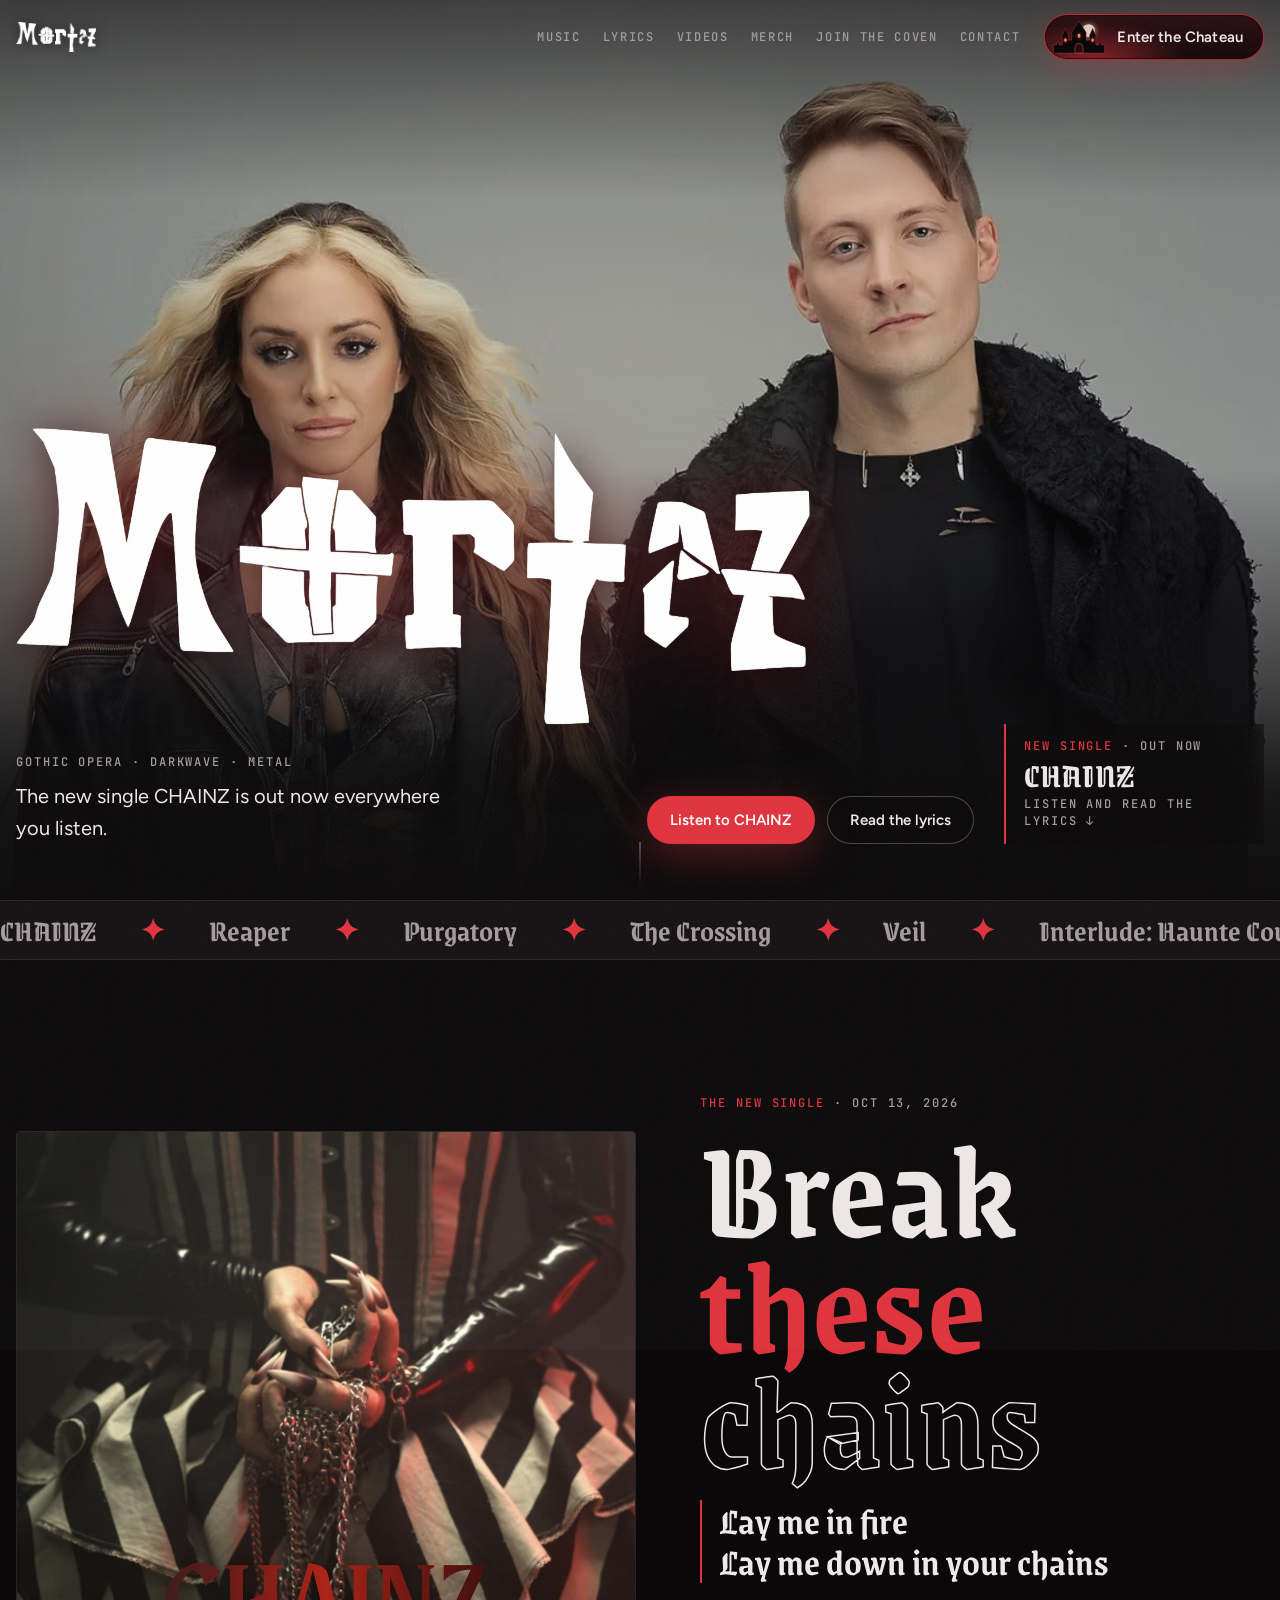
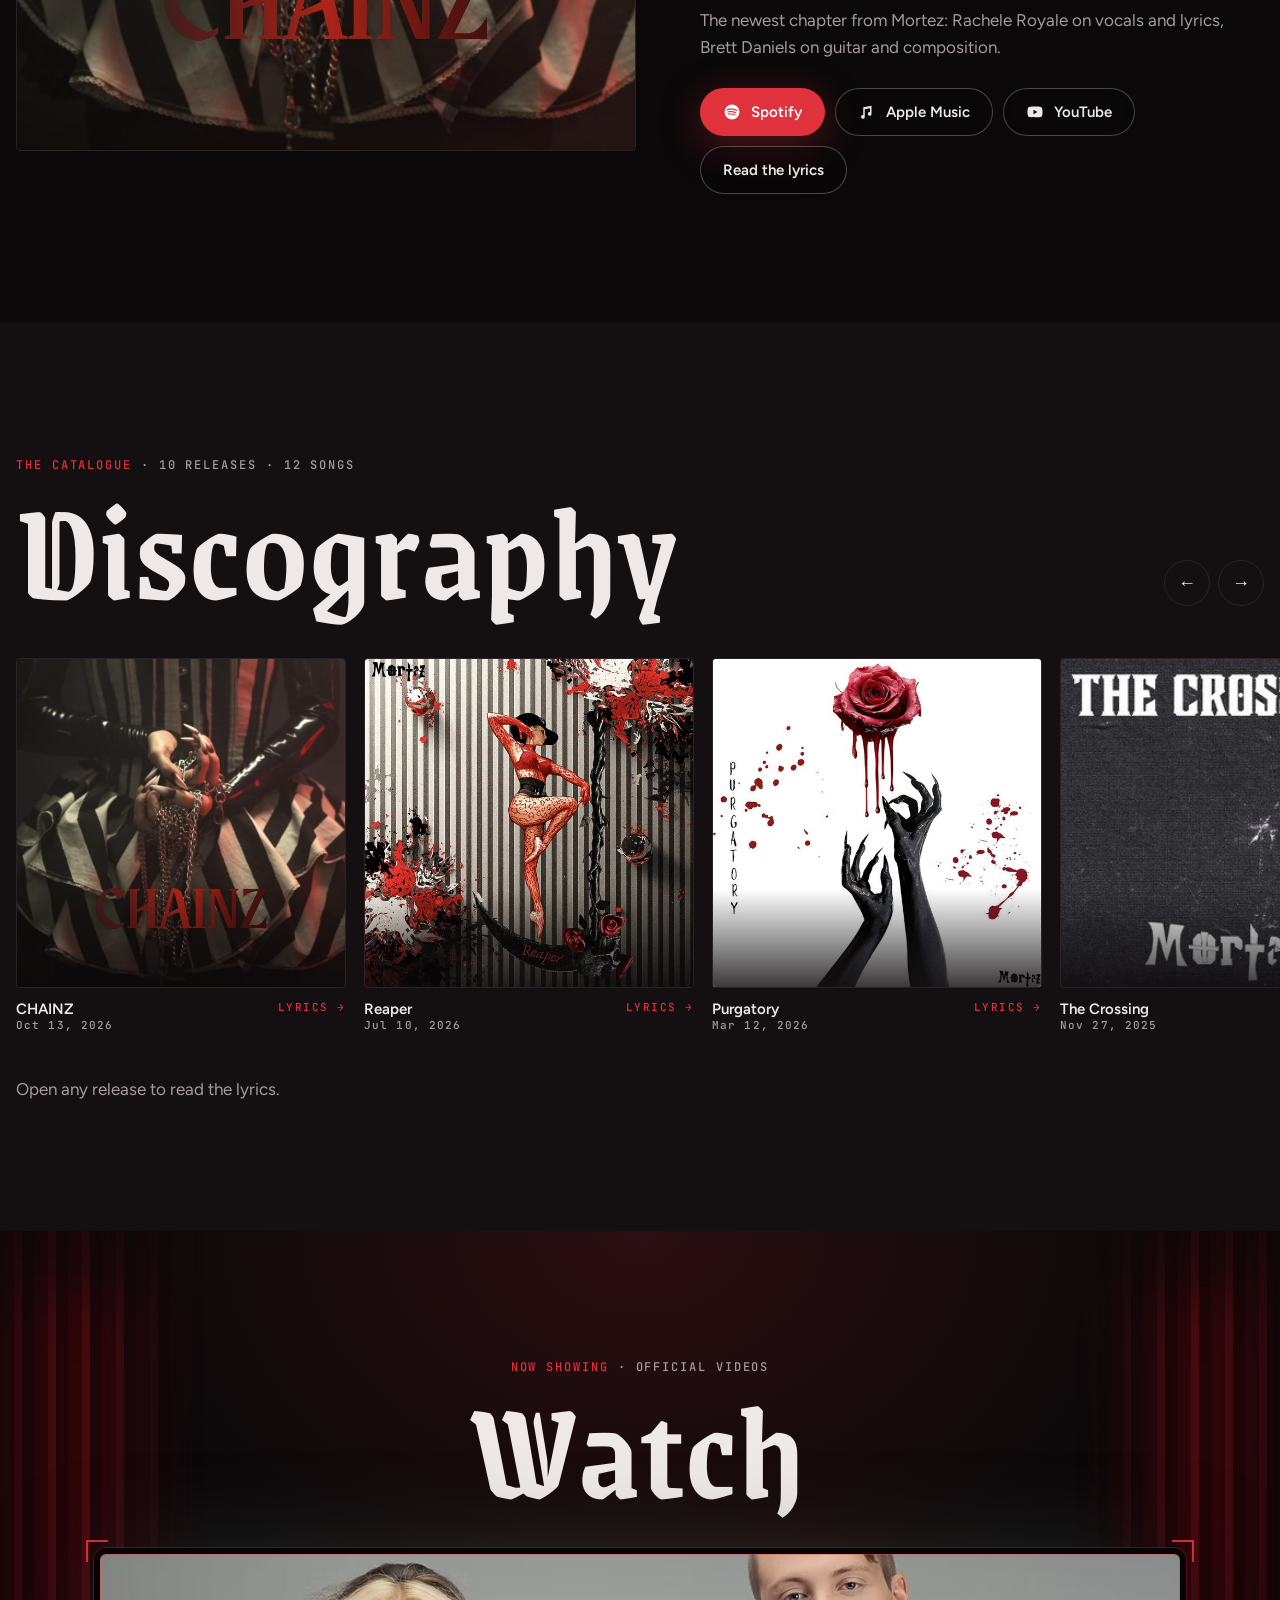
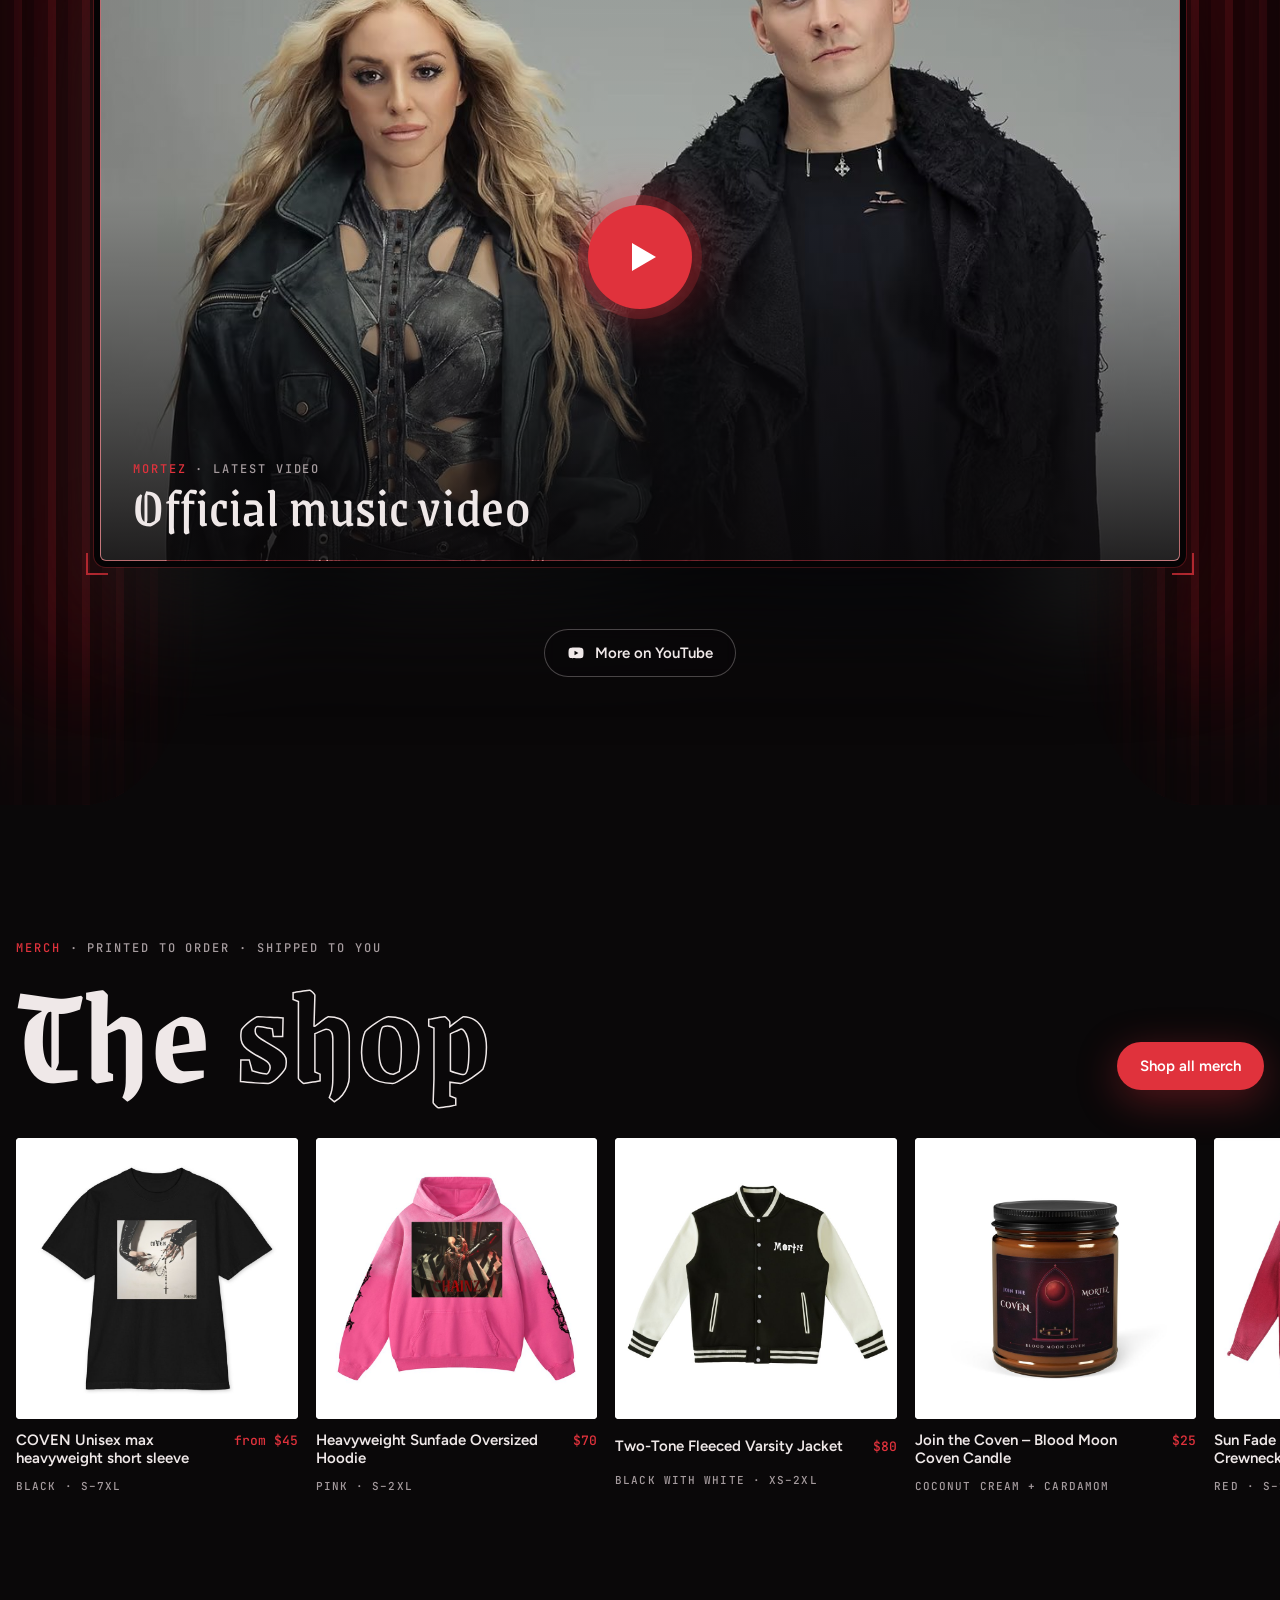
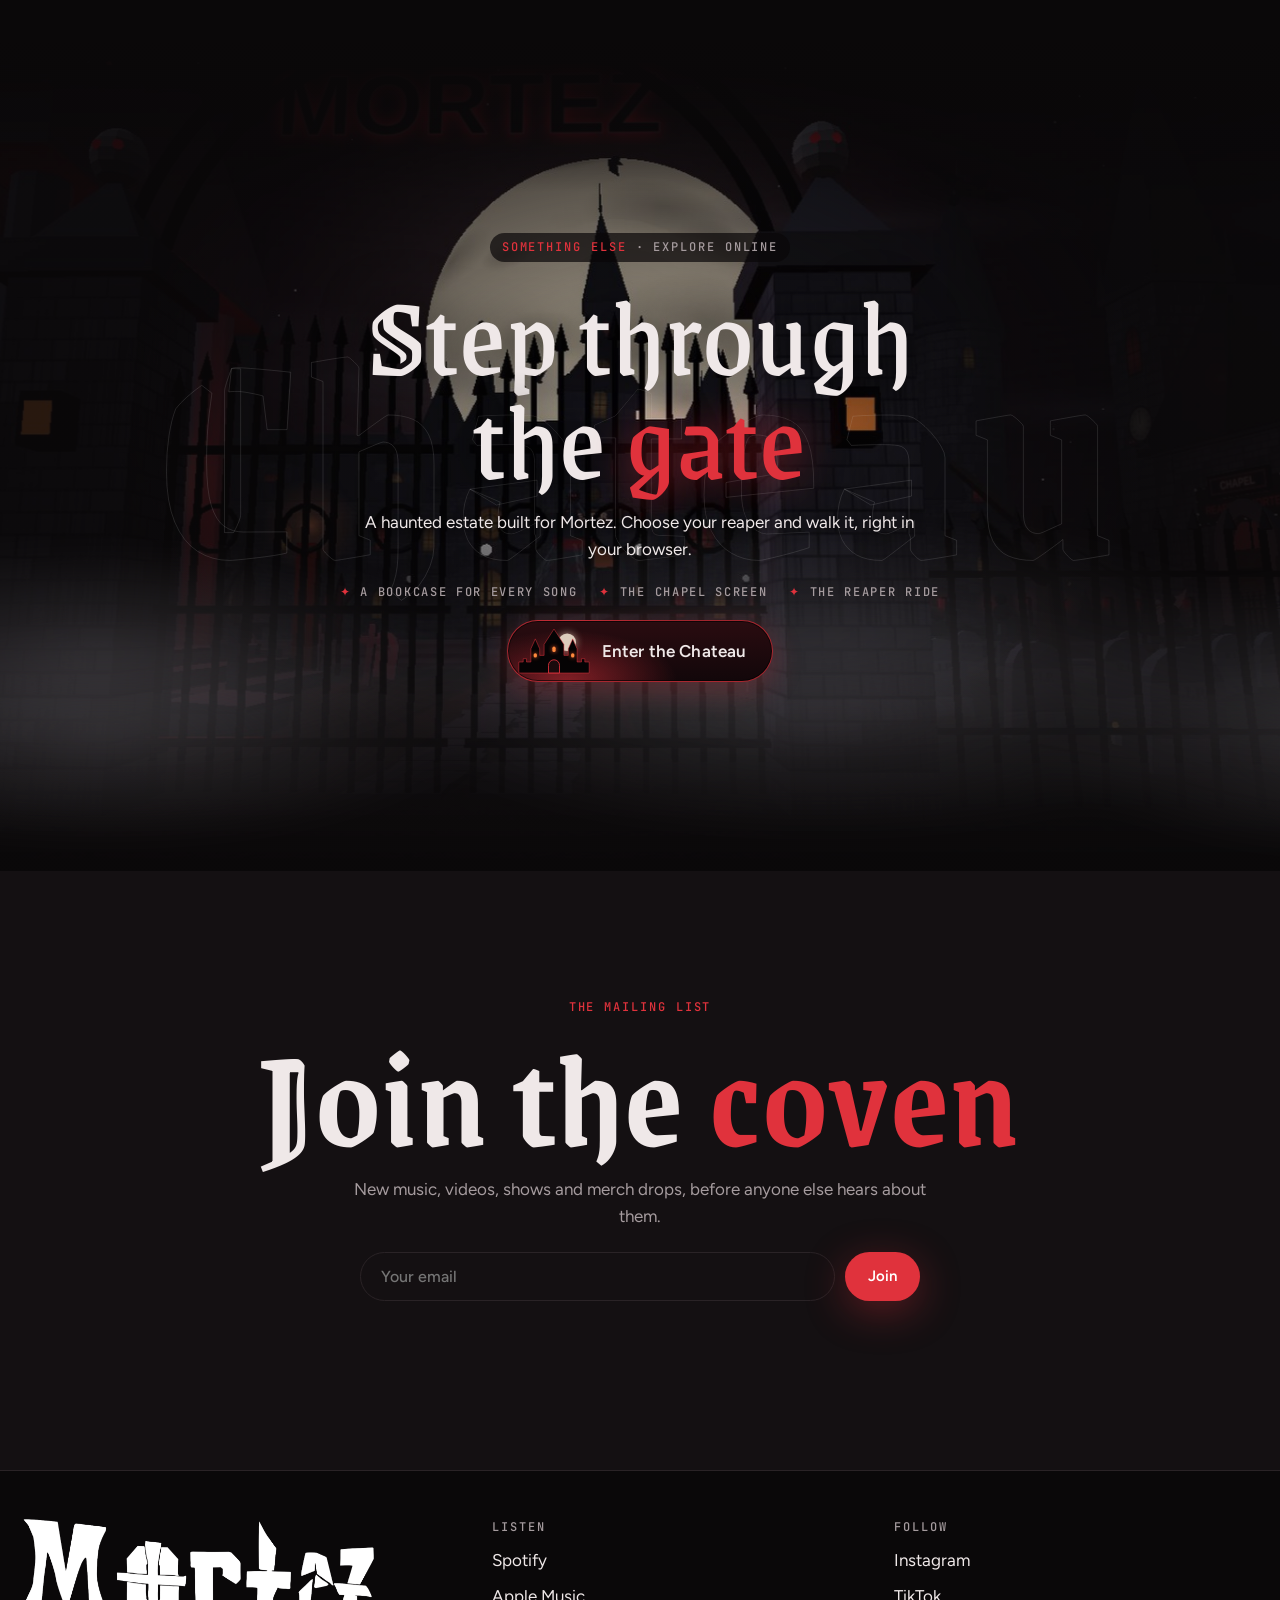
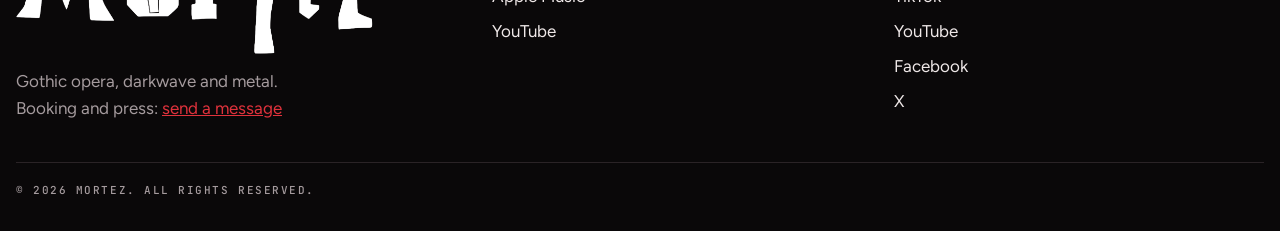
==== commit 54fb9d92: "Band logo in every Mortez wordmark (site, HUD, signs, screens); Grenze Gotisch for headings Co-Autho" ====
--- a/site/index.html
+++ b/site/index.html
@@ -17,7 +17,7 @@
 <meta name="theme-color" content="#0a0809">
 <link rel="preconnect" href="https://fonts.googleapis.com">
 <link rel="preconnect" href="https://fonts.gstatic.com" crossorigin>
-<link rel="stylesheet" href="https://fonts.googleapis.com/css2?family=Pirata+One&family=Figtree:wght@400;500;600;700&family=JetBrains+Mono:wght@500&display=swap">
+<link rel="stylesheet" href="https://fonts.googleapis.com/css2?family=Grenze+Gotisch:wght@400;600;700;900&family=Pirata+One&family=Figtree:wght@400;500;600;700&family=JetBrains+Mono:wght@500&display=swap">
 <style>
 /* Layout: a full-bleed gate hero, then alternating bands: the new single, a sideways catalogue rail,
    one Chateau banner, videos, the shop, the coven, the footer. One accent: blood red. */
@@ -29,7 +29,7 @@
   --ash: #a59b9e;            /* secondary text */
   --blood: #e0323c;          /* the one accent */
   --blood-deep: #8a0f18;
-  --display: "Pirata One", "UnifrakturCook", Georgia, serif;
+  --display: "Grenze Gotisch", "Pirata One", "UnifrakturCook", Georgia, serif;
   --body: "Figtree", "Segoe UI", system-ui, sans-serif;
   --mono: "JetBrains Mono", ui-monospace, Menlo, monospace;
   --gutter: max(16px, env(safe-area-inset-left, 0px));
@@ -63,7 +63,7 @@
 .top { position: fixed; top: env(safe-area-inset-top, 0px); left: 0; right: 0; z-index: 50; transition: background .3s, border-color .3s; border-bottom: 1px solid transparent; }
 .top.solid { background: rgba(10,8,9,.86); backdrop-filter: blur(10px); border-color: var(--stone); }
 .top .wrap { display: flex; align-items: center; gap: 24px; padding-block: 14px; }
-.mark { font: 400 34px/1 var(--display); text-decoration: none; letter-spacing: .02em; }
+.mark { font: 600 34px/1 var(--display); text-decoration: none; letter-spacing: .02em; }
 .mark span { color: var(--blood); }
 .mark img { display: block; height: 30px; width: auto; filter: drop-shadow(0 1px 6px rgba(0,0,0,.5)); }
 .nav { display: flex; gap: 22px; margin-left: auto; }
@@ -100,7 +100,7 @@
 .hero-row p { margin: 6px 0 0; max-width: 34ch; font-size: clamp(17px, 1.6vw, 20px); color: var(--bone); }
 .hero-ctas { display: flex; flex-wrap: wrap; gap: 12px; }
 .callout { position: absolute; top: calc(env(safe-area-inset-top, 0px) + 96px); right: max(var(--gutter-r), calc((100vw - var(--photo-w)) / 2 + 16px)); display: grid; gap: 4px; padding: 14px 18px; border-left: 2px solid var(--blood); background: rgba(10,8,9,.55); backdrop-filter: blur(8px); text-decoration: none; max-width: 260px; }
-.callout strong { font: 400 34px/1 var(--display); }
+.callout strong { font: 600 34px/1 var(--display); }
 .callout:hover strong { color: var(--blood); }
 .scroll-cue { position: absolute; left: 50%; bottom: 14px; transform: translateX(-50%); width: 1px; height: 44px; background: linear-gradient(var(--bone), transparent); animation: cue 2.4s ease-in-out infinite; opacity: .6; }
 @keyframes cue { 0%, 100% { transform: translateX(-50%) scaleY(.4); transform-origin: top } 50% { transform: translateX(-50%) scaleY(1); transform-origin: top } }
@@ -111,13 +111,13 @@
 /* the fog curtain when you enter the Chateau */
 .curtain { position: fixed; inset: 0; z-index: 90; pointer-events: none; background: radial-gradient(circle at 50% 55%, rgba(30,24,26,.0) 0%, var(--night) 60%); opacity: 0; transition: opacity .9s ease; display: grid; place-items: center; }
 .curtain.on { opacity: 1; pointer-events: auto; background: var(--night); }
-.curtain span { font: 400 clamp(40px, 7vw, 84px) var(--display); color: var(--bone); opacity: 0; transition: opacity .6s .3s; }
+.curtain span { font: 600 clamp(40px, 7vw, 84px) var(--display); color: var(--bone); opacity: 0; transition: opacity .6s .3s; }
 .curtain.on span { opacity: 1; }
 
 /* ---------- marquee ---------- */
 .marquee { border-block: 1px solid var(--stone); background: var(--crypt); overflow: hidden; padding-block: 14px; }
 .marquee-track { display: flex; gap: 44px; width: max-content; animation: marquee 48s linear infinite; }
-.marquee span { font: 400 30px/1 var(--display); white-space: nowrap; color: var(--ash); }
+.marquee span { font: 600 30px/1 var(--display); white-space: nowrap; color: var(--ash); }
 .marquee span i { font-style: normal; color: var(--blood); margin-left: 44px; }
 @keyframes marquee { to { transform: translateX(-50%) } }
 
@@ -125,7 +125,7 @@
 .band { padding-block: clamp(72px, 10vw, 140px); }
 .band.raised { background: var(--crypt); }
 .sec-head { display: flex; flex-wrap: wrap; align-items: flex-end; justify-content: space-between; gap: 18px; margin-bottom: clamp(28px, 4vw, 48px); }
-.stack { font: 400 clamp(64px, 11vw, 168px)/.82 var(--display); }
+.stack { font: 600 clamp(64px, 11vw, 168px)/.82 var(--display); }
 .stack em { font-style: normal; color: transparent; -webkit-text-stroke: 1.5px var(--bone); }
 .stack .r { color: var(--blood); }
 .lede { max-width: 52ch; color: var(--ash); margin: 0; }
@@ -134,7 +134,7 @@
 .single { display: grid; grid-template-columns: minmax(0, 1.1fr) minmax(0, 1fr); gap: clamp(28px, 5vw, 72px); align-items: center; }
 .cover { position: relative; aspect-ratio: 1; max-width: 100%; border-radius: 4px; overflow: hidden; background: radial-gradient(circle at 50% 120%, rgba(255,80,40,.55), transparent 55%), linear-gradient(160deg, #1a1012, #070506); border: 1px solid var(--stone); display: grid; place-items: center; }
 .cover img { position: absolute; inset: 0; width: 100%; height: 100%; object-fit: cover; }
-.single blockquote { margin: 24px 0; padding-left: 18px; border-left: 2px solid var(--blood); font: 400 clamp(26px, 3vw, 38px)/1.1 var(--display); color: var(--bone); white-space: pre-line; }
+.single blockquote { margin: 24px 0; padding-left: 18px; border-left: 2px solid var(--blood); font: 600 clamp(26px, 3vw, 38px)/1.1 var(--display); color: var(--bone); white-space: pre-line; }
 .links { display: flex; flex-wrap: wrap; gap: 10px; margin-top: 26px; }
 @media (max-width: 860px) { .single { grid-template-columns: 1fr; } }
 
@@ -213,7 +213,7 @@
 @keyframes nightzoom { to { scale: 1.12 } }
 .night::before { content: ""; position: absolute; inset: 0; z-index: -3; background: radial-gradient(ellipse 55% 60% at 50% 45%, rgba(10,8,9,.15), rgba(10,8,9,.88) 75%), linear-gradient(180deg, var(--night) 0%, transparent 18%, transparent 80%, var(--night) 100%); }
 .night .fog { z-index: -2; opacity: .5; } .night .flash { z-index: -2; }
-.night .ghost { position: absolute; z-index: -2; left: 50%; top: 50%; transform: translate(-50%, -54%); font: 400 clamp(110px, 24vw, 380px)/.8 var(--display); color: transparent; -webkit-text-stroke: 1px rgba(239,232,232,.12); white-space: nowrap; pointer-events: none; letter-spacing: .02em; }
+.night .ghost { position: absolute; z-index: -2; left: 50%; top: 50%; transform: translate(-50%, -54%); font: 600 clamp(110px, 24vw, 380px)/.8 var(--display); color: transparent; -webkit-text-stroke: 1px rgba(239,232,232,.12); white-space: nowrap; pointer-events: none; letter-spacing: .02em; }
 .night .in { display: grid; justify-items: center; text-align: center; gap: 20px; max-width: 720px; padding-inline: 16px; }
 .night h2 { font-size: clamp(60px, 9vw, 132px); text-shadow: 0 0 50px rgba(0,0,0,.8); }
 .night h2 .r { color: var(--blood); text-shadow: 0 0 40px rgba(224,50,60,.55); }
@@ -236,7 +236,7 @@
 .prod .row { display: flex; justify-content: space-between; gap: 12px; align-items: baseline; }
 .prod b { font: 600 15px var(--body); } .prod .pr { font: 500 13px var(--mono); color: var(--blood); white-space: nowrap; }
 .prod small { font: 500 11px var(--mono); letter-spacing: .1em; color: var(--ash); text-transform: uppercase; }
-.prod.more .ph { background: var(--blood); display: grid; place-items: center; } .prod.more .ph span { font: 400 clamp(40px, 4vw, 56px)/.9 var(--display); color: #fff; text-align: center; }
+.prod.more .ph { background: var(--blood); display: grid; place-items: center; } .prod.more .ph span { font: 600 clamp(40px, 4vw, 56px)/.9 var(--display); color: #fff; text-align: center; }
 
 /* the coven */
 .coven { text-align: center; display: grid; justify-items: center; gap: 22px; }
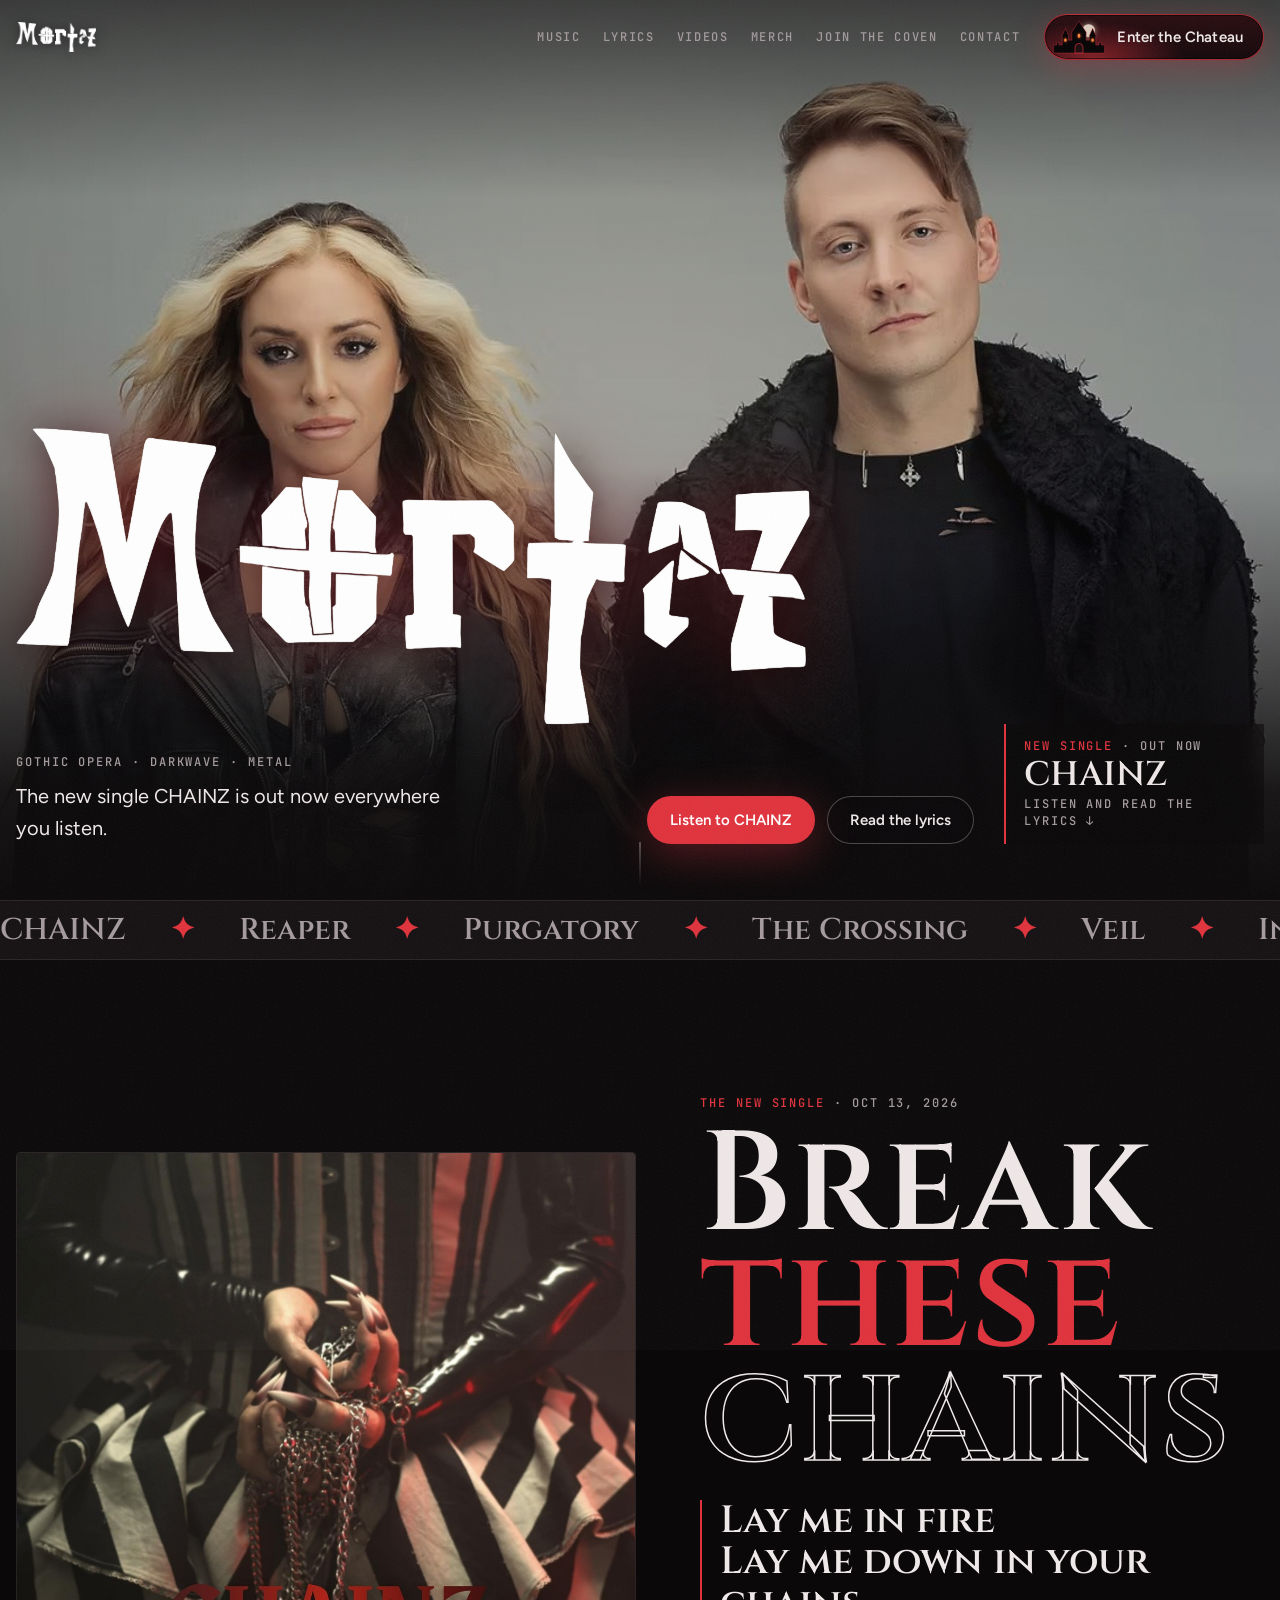
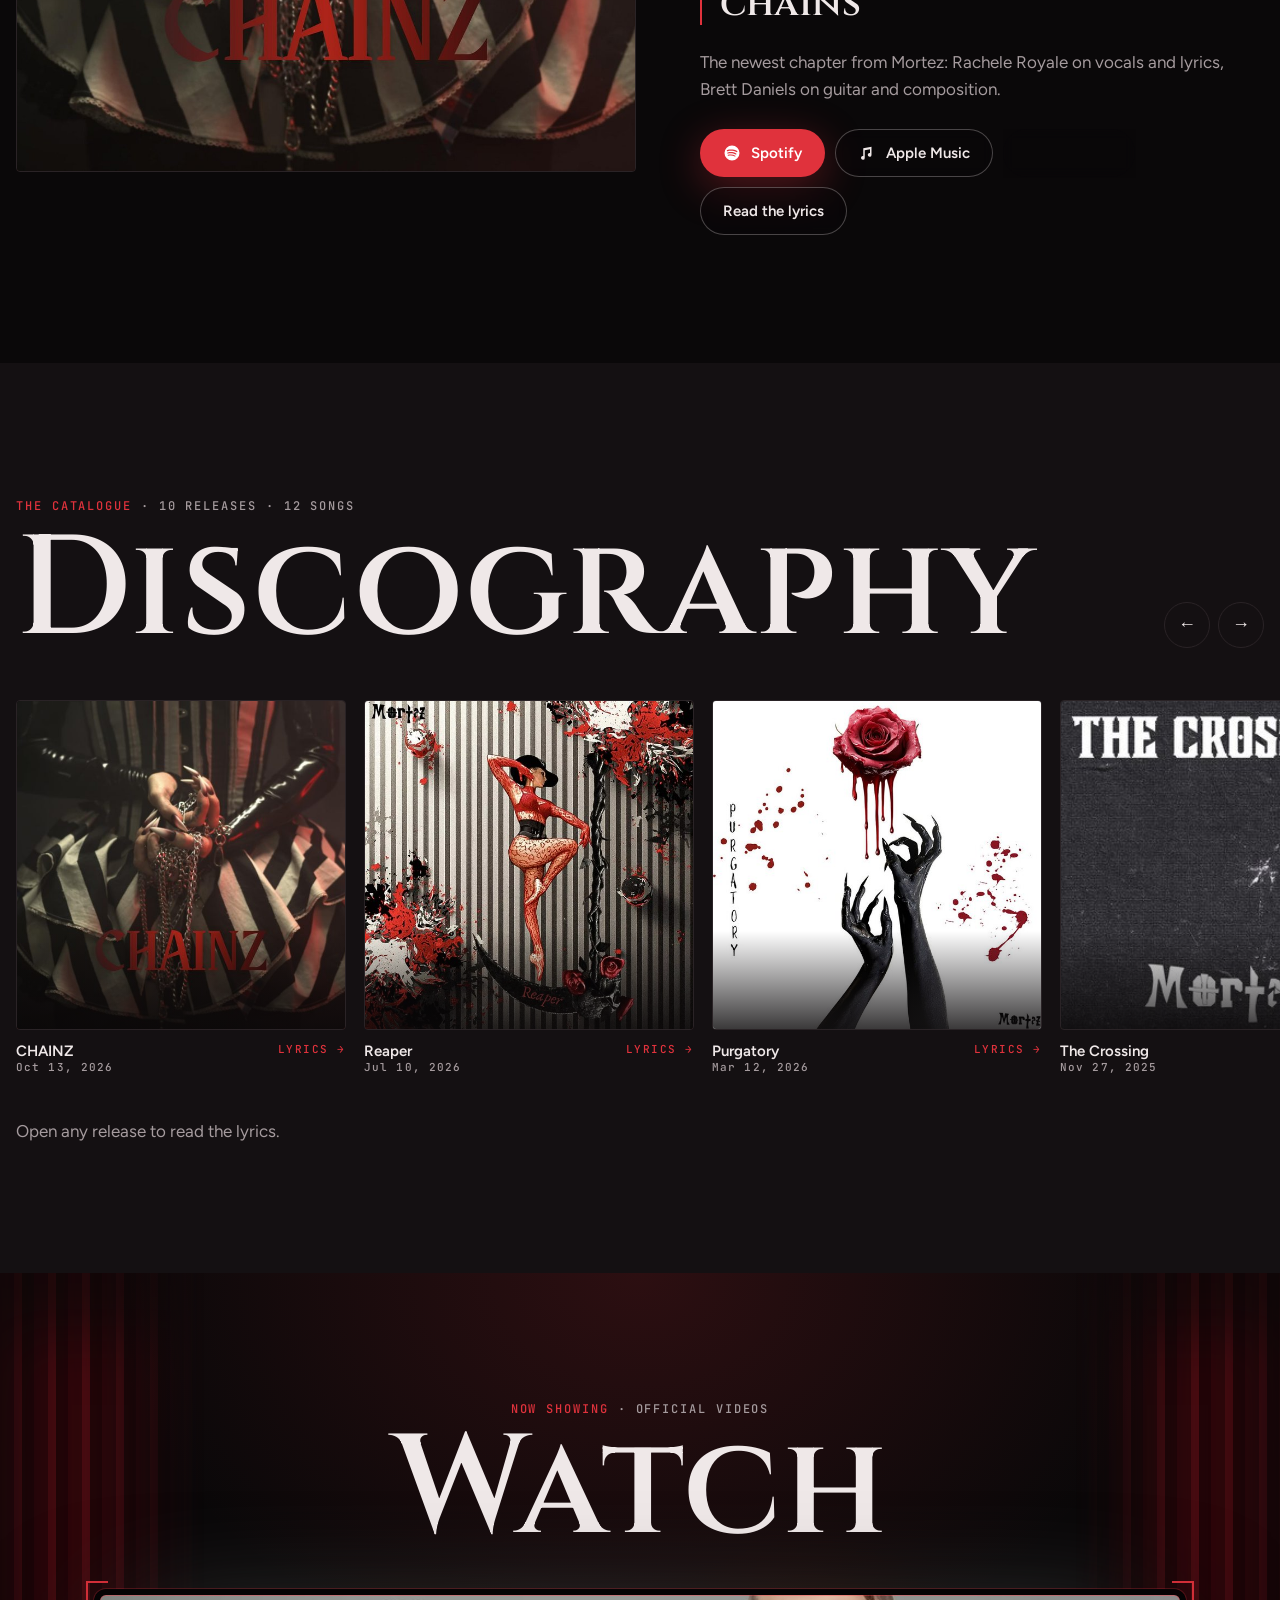
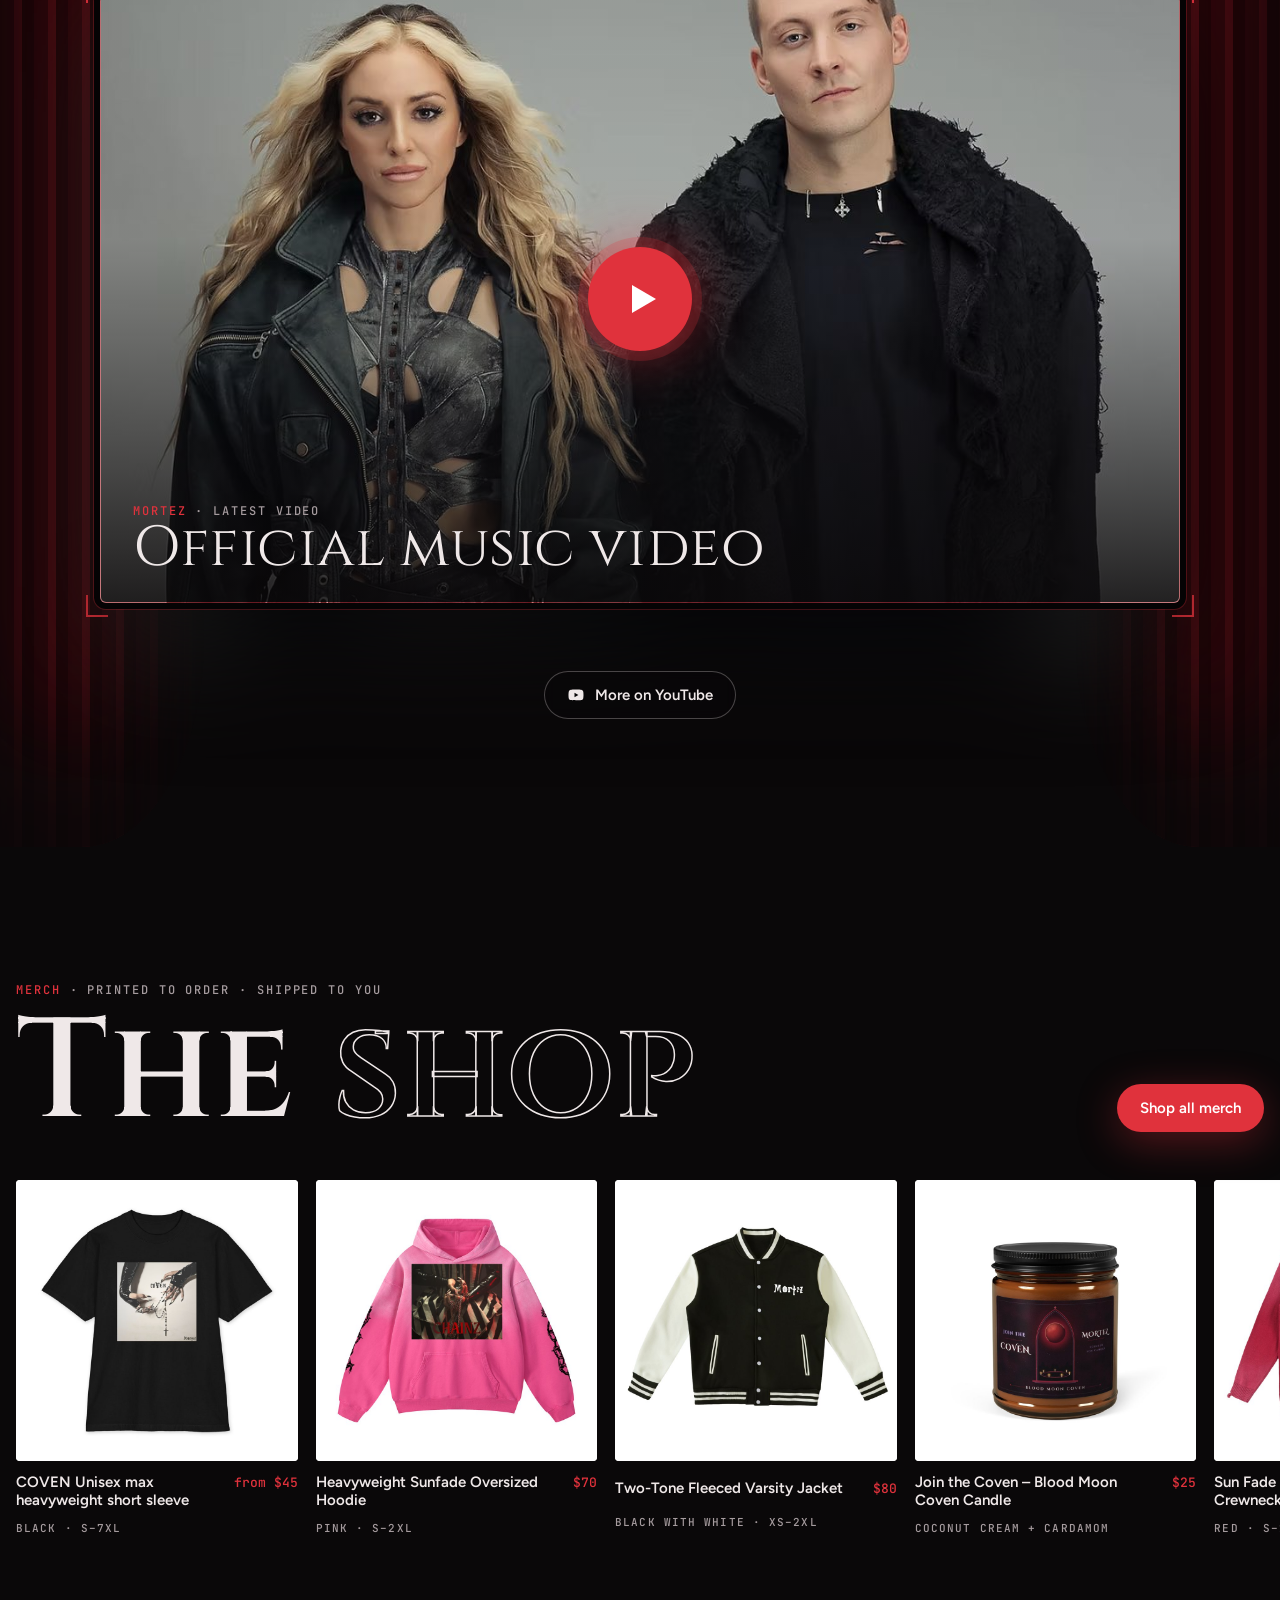
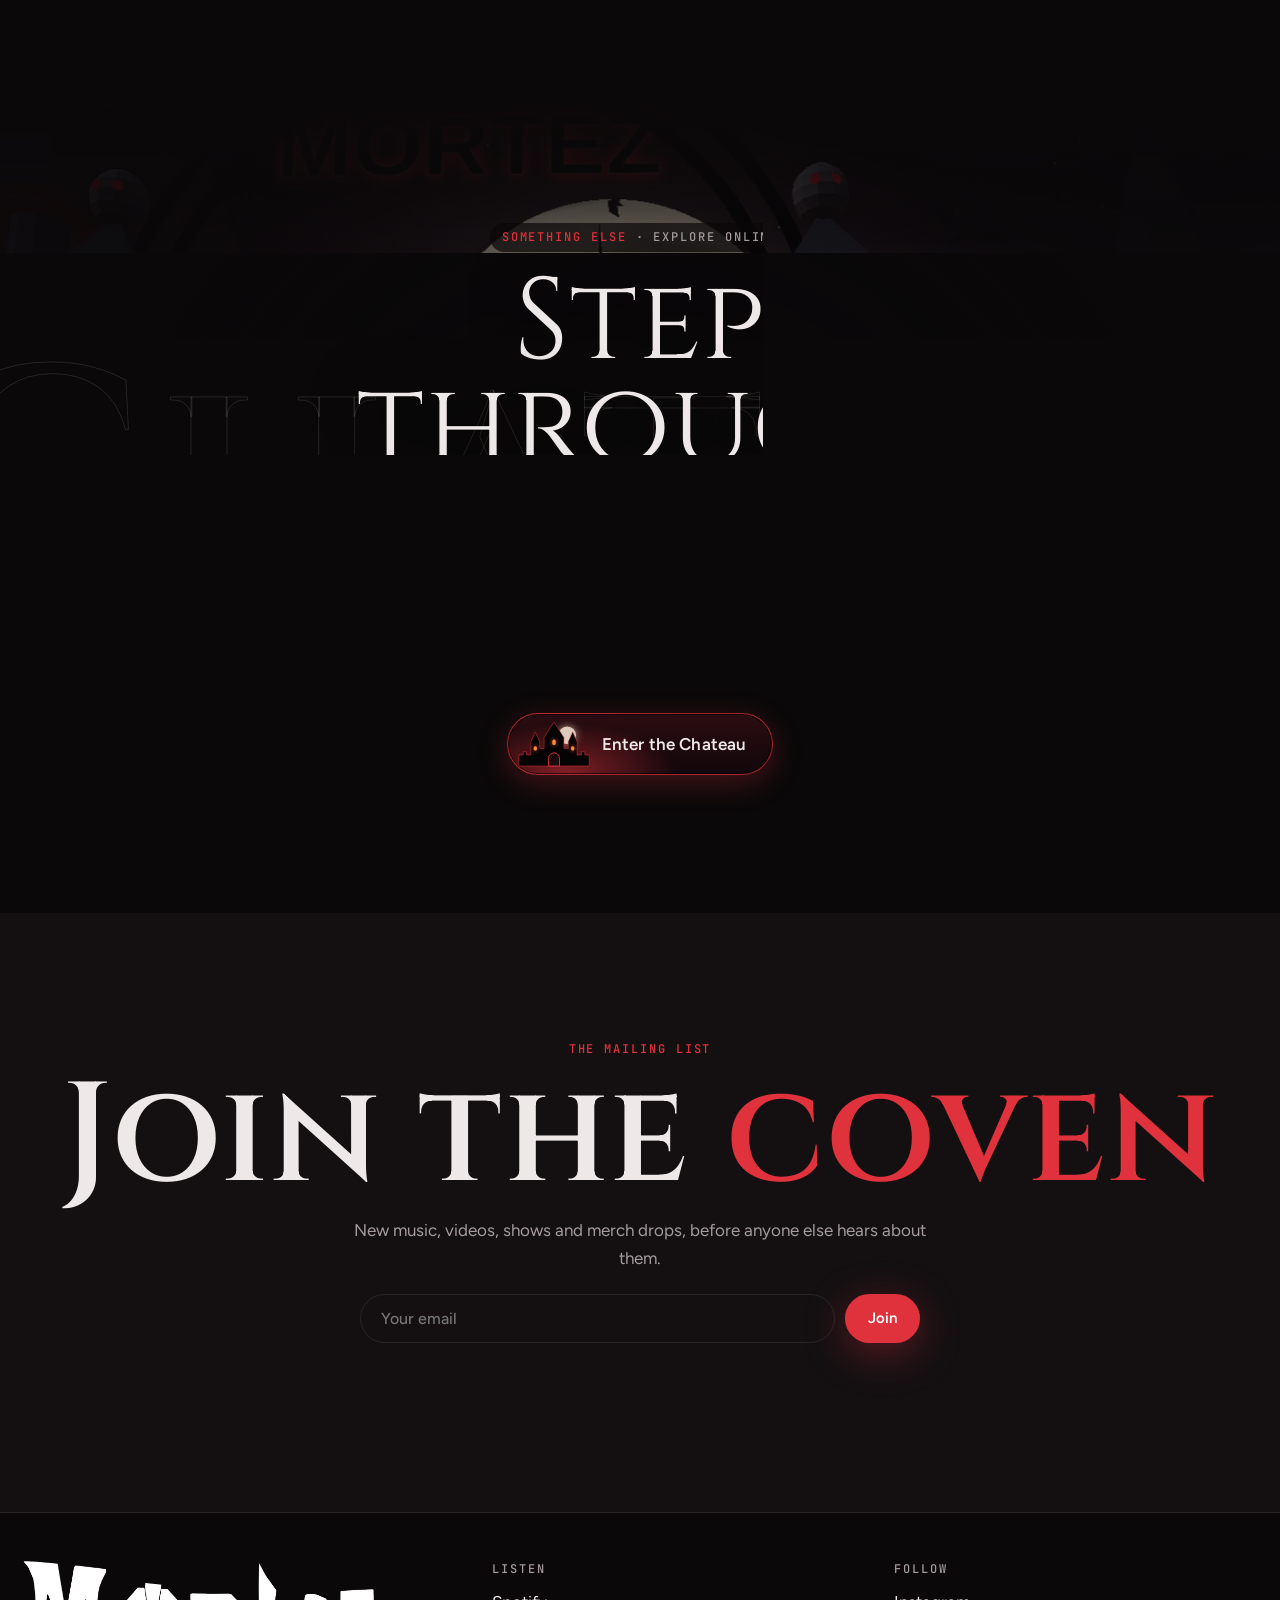
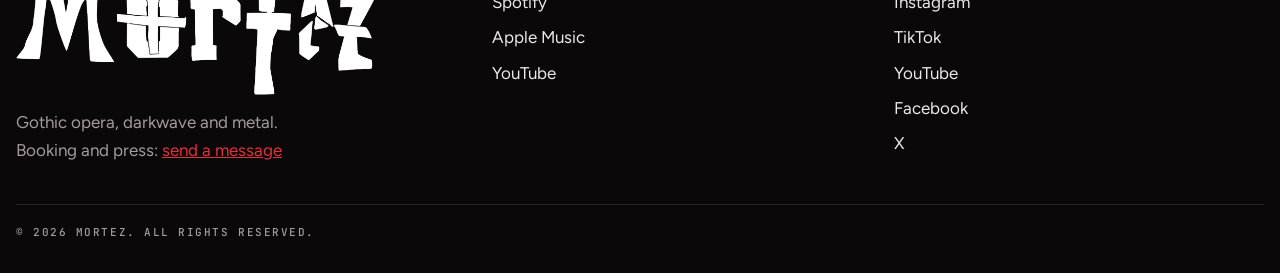
==== commit af1d1eb2: "Headings in Cinzel, matching the band's current site Co-Authored-By: Claude Opus 5.5 <noreply@anthro" ====
--- a/site/index.html
+++ b/site/index.html
@@ -17,7 +17,7 @@
 <meta name="theme-color" content="#0a0809">
 <link rel="preconnect" href="https://fonts.googleapis.com">
 <link rel="preconnect" href="https://fonts.gstatic.com" crossorigin>
-<link rel="stylesheet" href="https://fonts.googleapis.com/css2?family=Grenze+Gotisch:wght@400;600;700;900&family=Pirata+One&family=Figtree:wght@400;500;600;700&family=JetBrains+Mono:wght@500&display=swap">
+<link rel="stylesheet" href="https://fonts.googleapis.com/css2?family=Cinzel:wght@400;600;700;900&family=Pirata+One&family=Figtree:wght@400;500;600;700&family=JetBrains+Mono:wght@500&display=swap">
 <style>
 /* Layout: a full-bleed gate hero, then alternating bands: the new single, a sideways catalogue rail,
    one Chateau banner, videos, the shop, the coven, the footer. One accent: blood red. */
@@ -29,7 +29,7 @@
   --ash: #a59b9e;            /* secondary text */
   --blood: #e0323c;          /* the one accent */
   --blood-deep: #8a0f18;
-  --display: "Grenze Gotisch", "Pirata One", "UnifrakturCook", Georgia, serif;
+  --display: "Cinzel", "Pirata One", "UnifrakturCook", Georgia, serif;
   --body: "Figtree", "Segoe UI", system-ui, sans-serif;
   --mono: "JetBrains Mono", ui-monospace, Menlo, monospace;
   --gutter: max(16px, env(safe-area-inset-left, 0px));
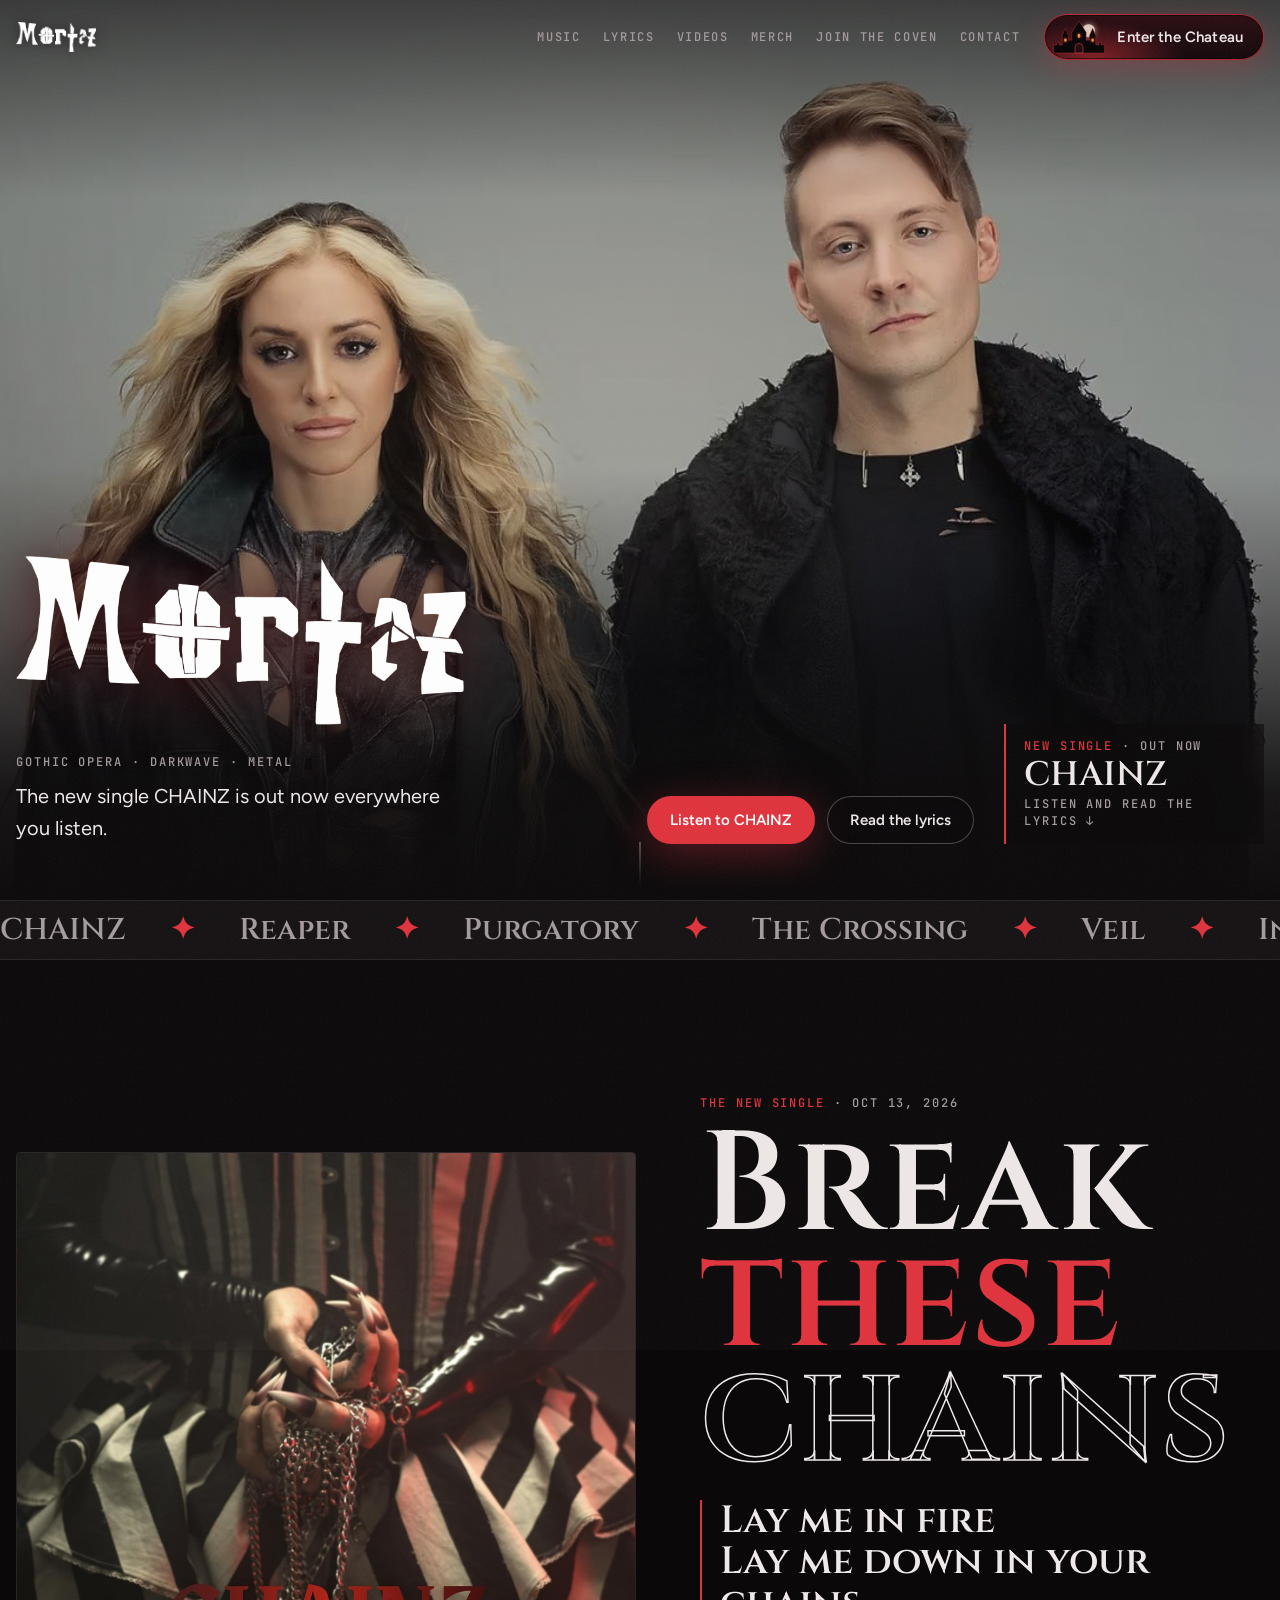
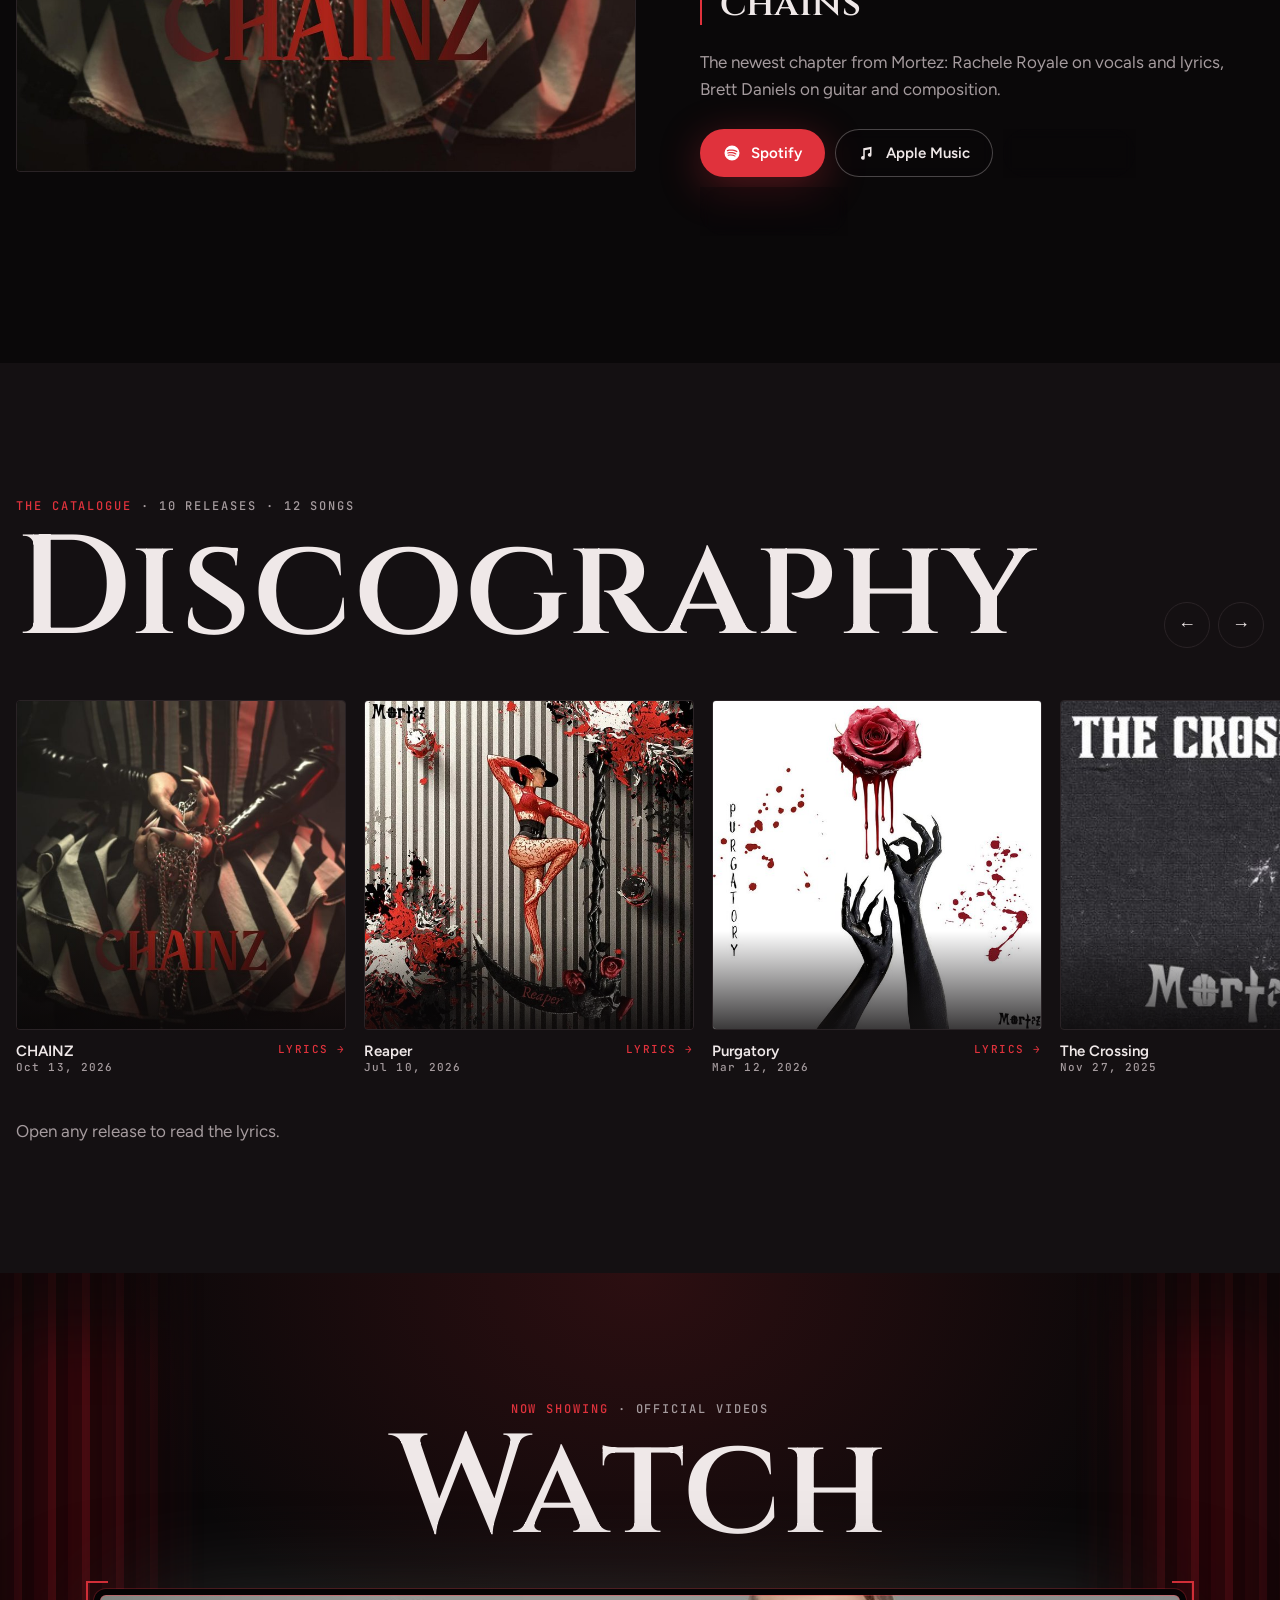
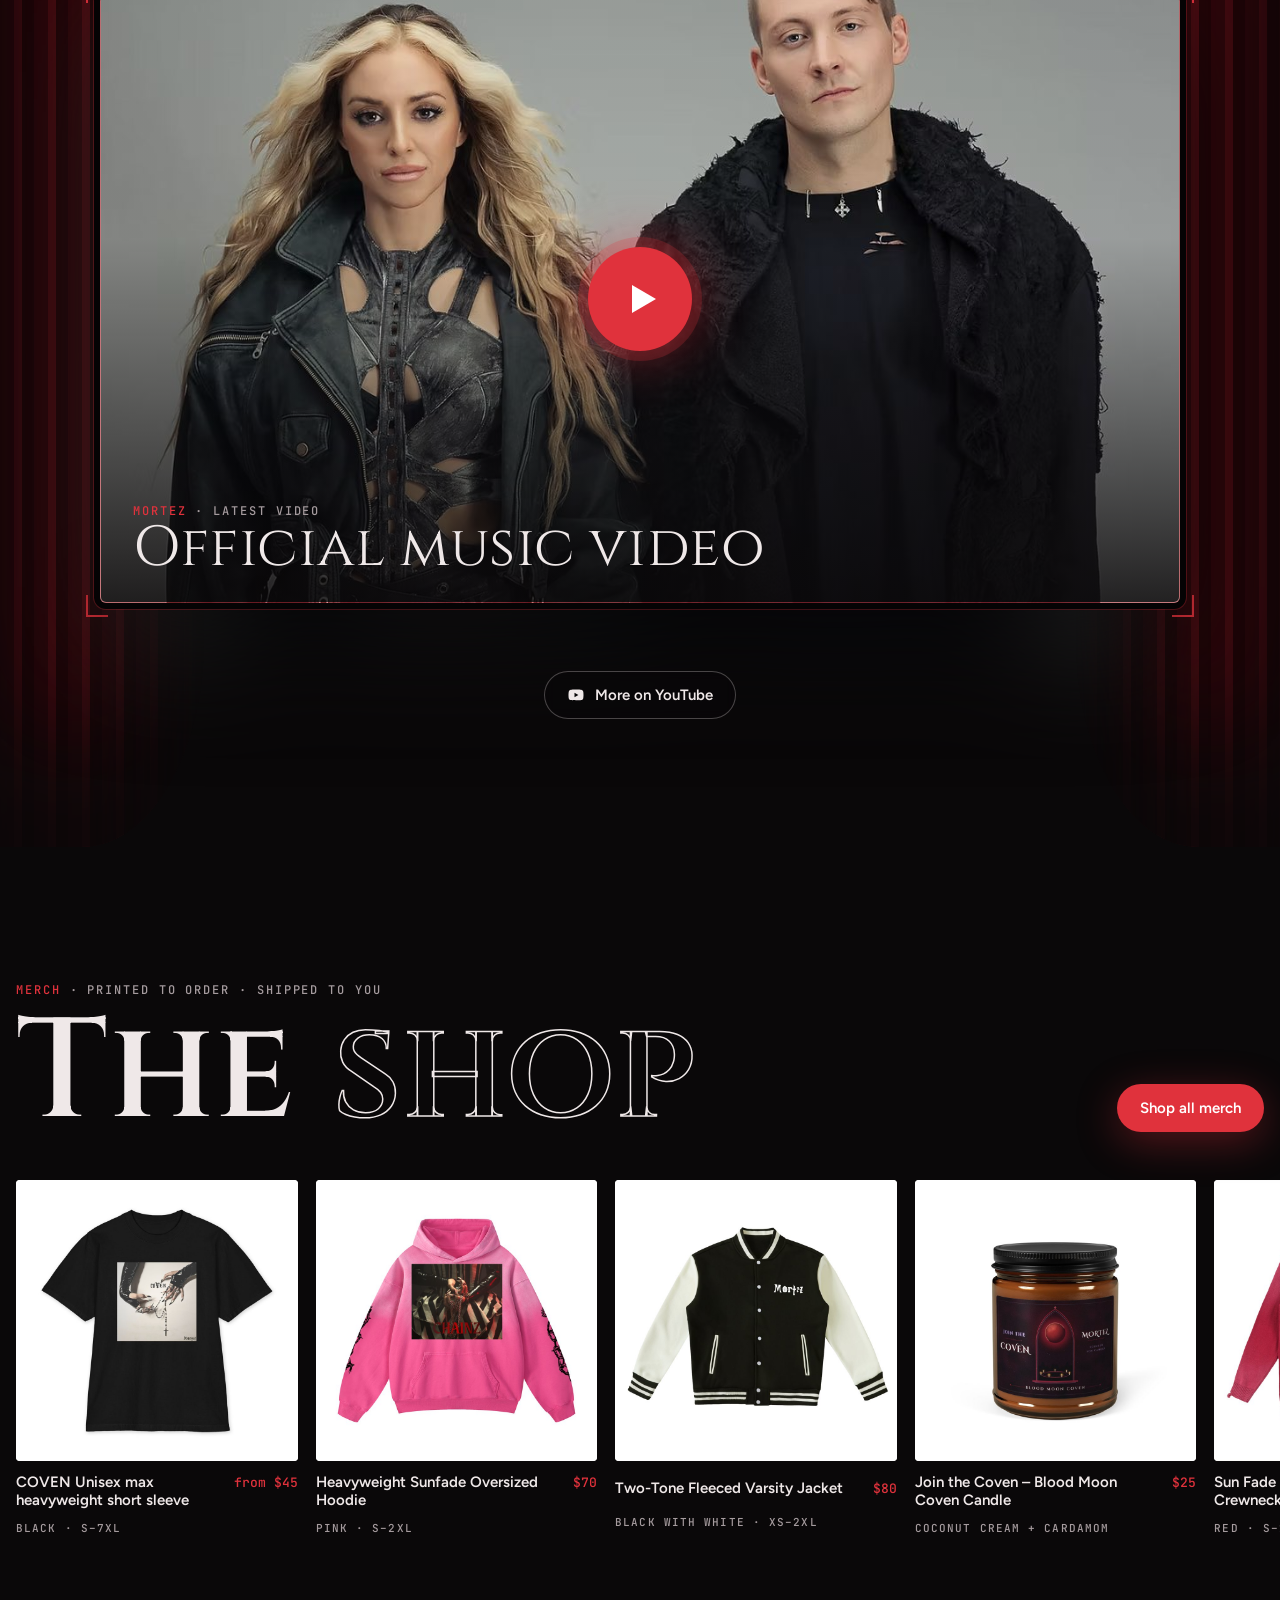
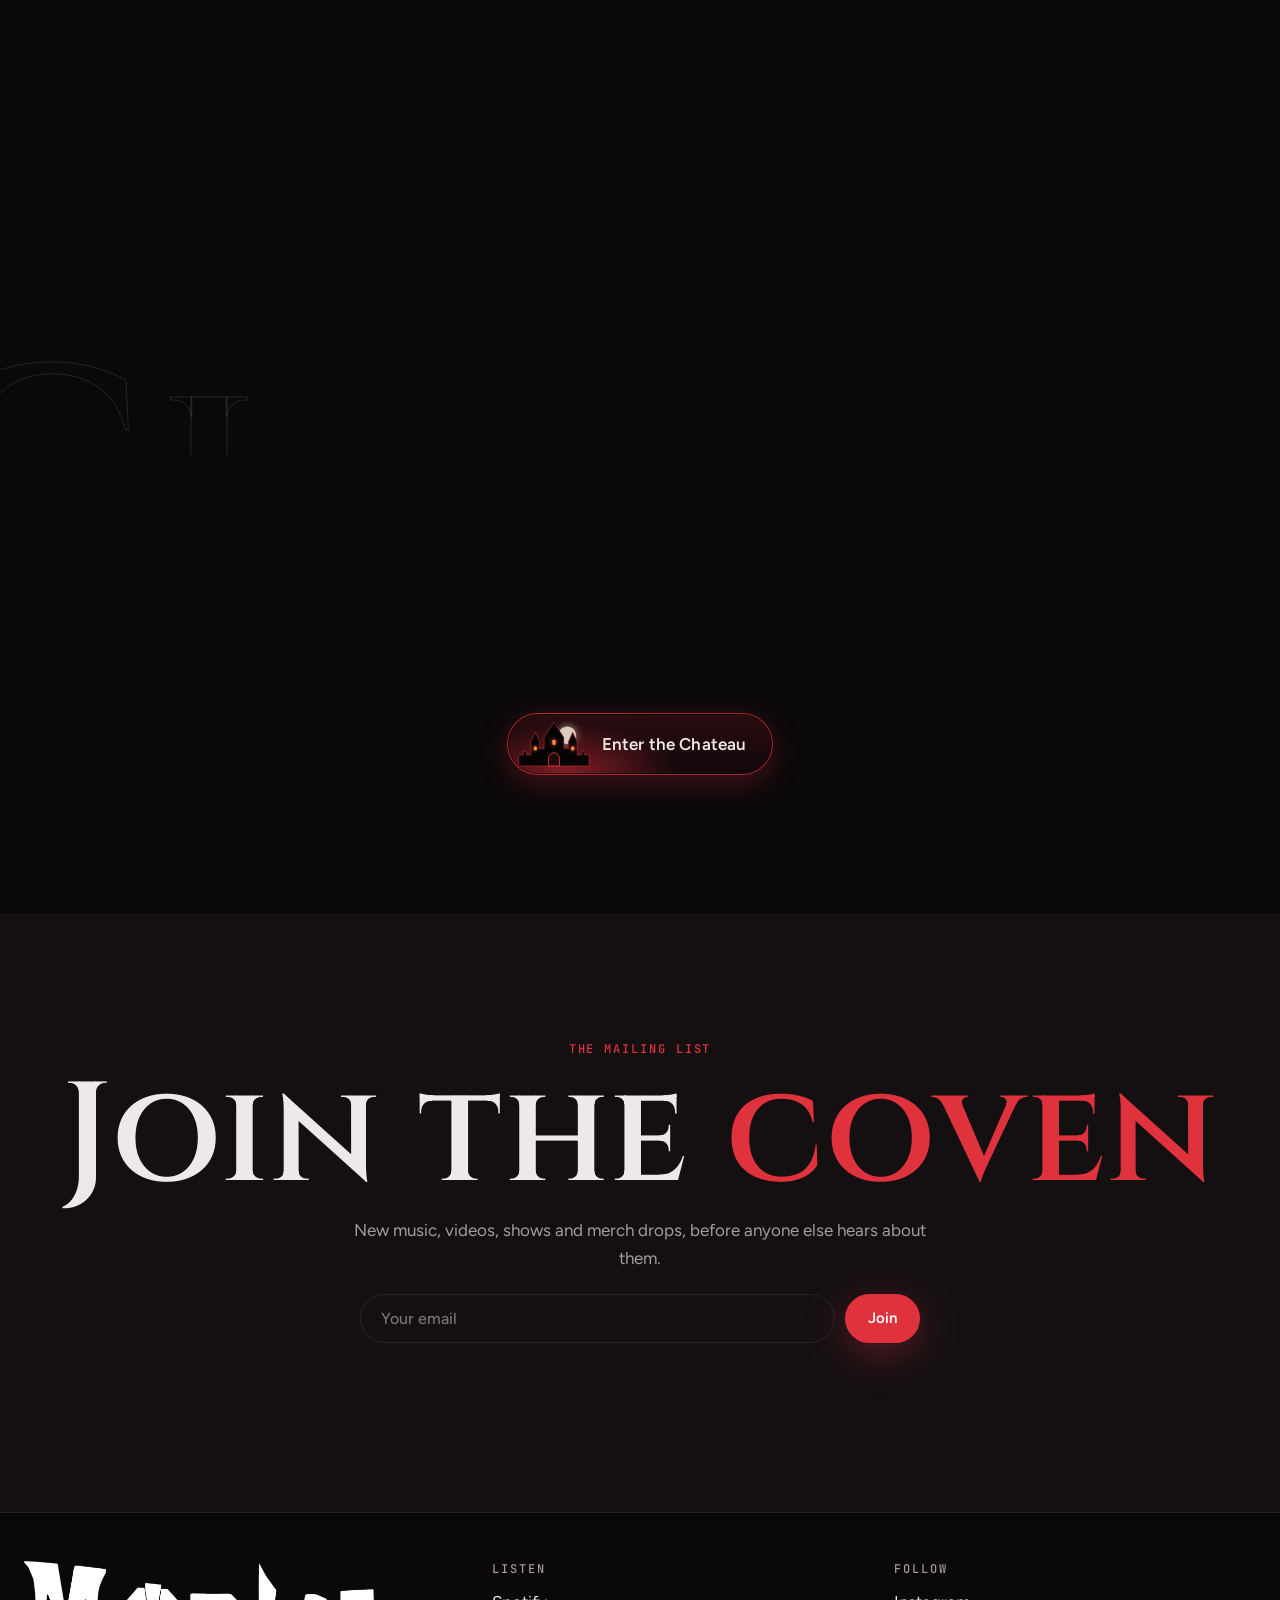
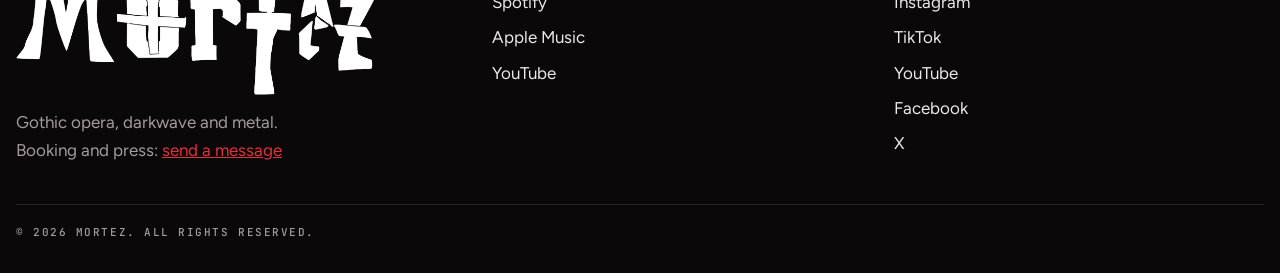
==== commit 25a36db6: "Smaller hero logo, clear of the band's faces Co-Authored-By: Claude Opus 5.5 <noreply@anthropic.com>" ====
--- a/site/index.html
+++ b/site/index.html
@@ -95,7 +95,7 @@
 @keyframes lightning { 0%, 86%, 100% { opacity: 0 } 87% { opacity: .55 } 88% { opacity: .05 } 89.5% { opacity: .7 } 92% { opacity: 0 } }
 .hero-inner { width: 100%; padding-bottom: clamp(28px, 5vw, 56px); }
 .hero-word { margin: 0 0 22px; line-height: 0; }
-.hero-word img { display: block; width: clamp(240px, min(62vw, 92svh), 1500px); height: auto; filter: drop-shadow(0 0 40px rgba(224,50,60,.35)) drop-shadow(0 4px 18px rgba(0,0,0,.6)); }
+.hero-word img { display: block; width: clamp(220px, min(38vw, 50svh), 900px); height: auto; filter: drop-shadow(0 0 40px rgba(224,50,60,.35)) drop-shadow(0 4px 18px rgba(0,0,0,.6)); }
 .hero-row { display: flex; flex-wrap: wrap; align-items: flex-end; justify-content: space-between; gap: 22px; }
 .hero-row p { margin: 6px 0 0; max-width: 34ch; font-size: clamp(17px, 1.6vw, 20px); color: var(--bone); }
 .hero-ctas { display: flex; flex-wrap: wrap; gap: 12px; }
